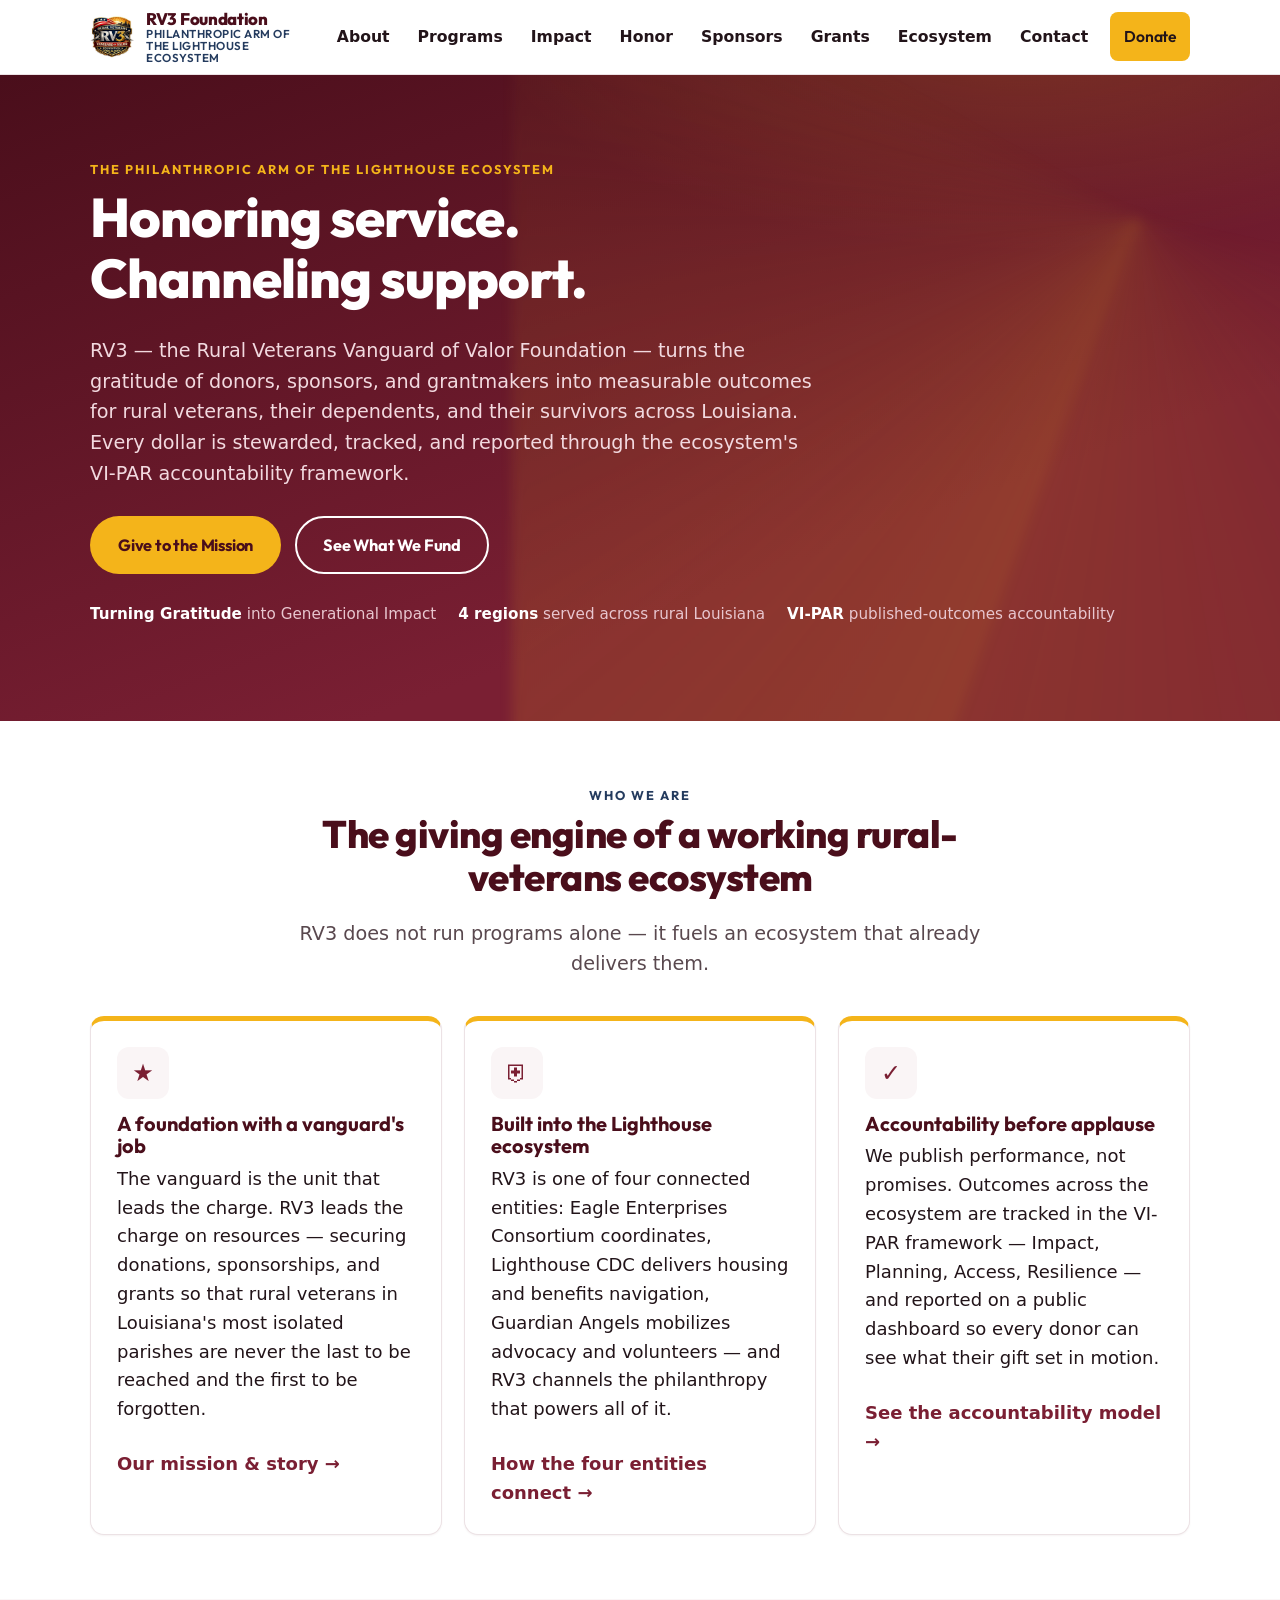
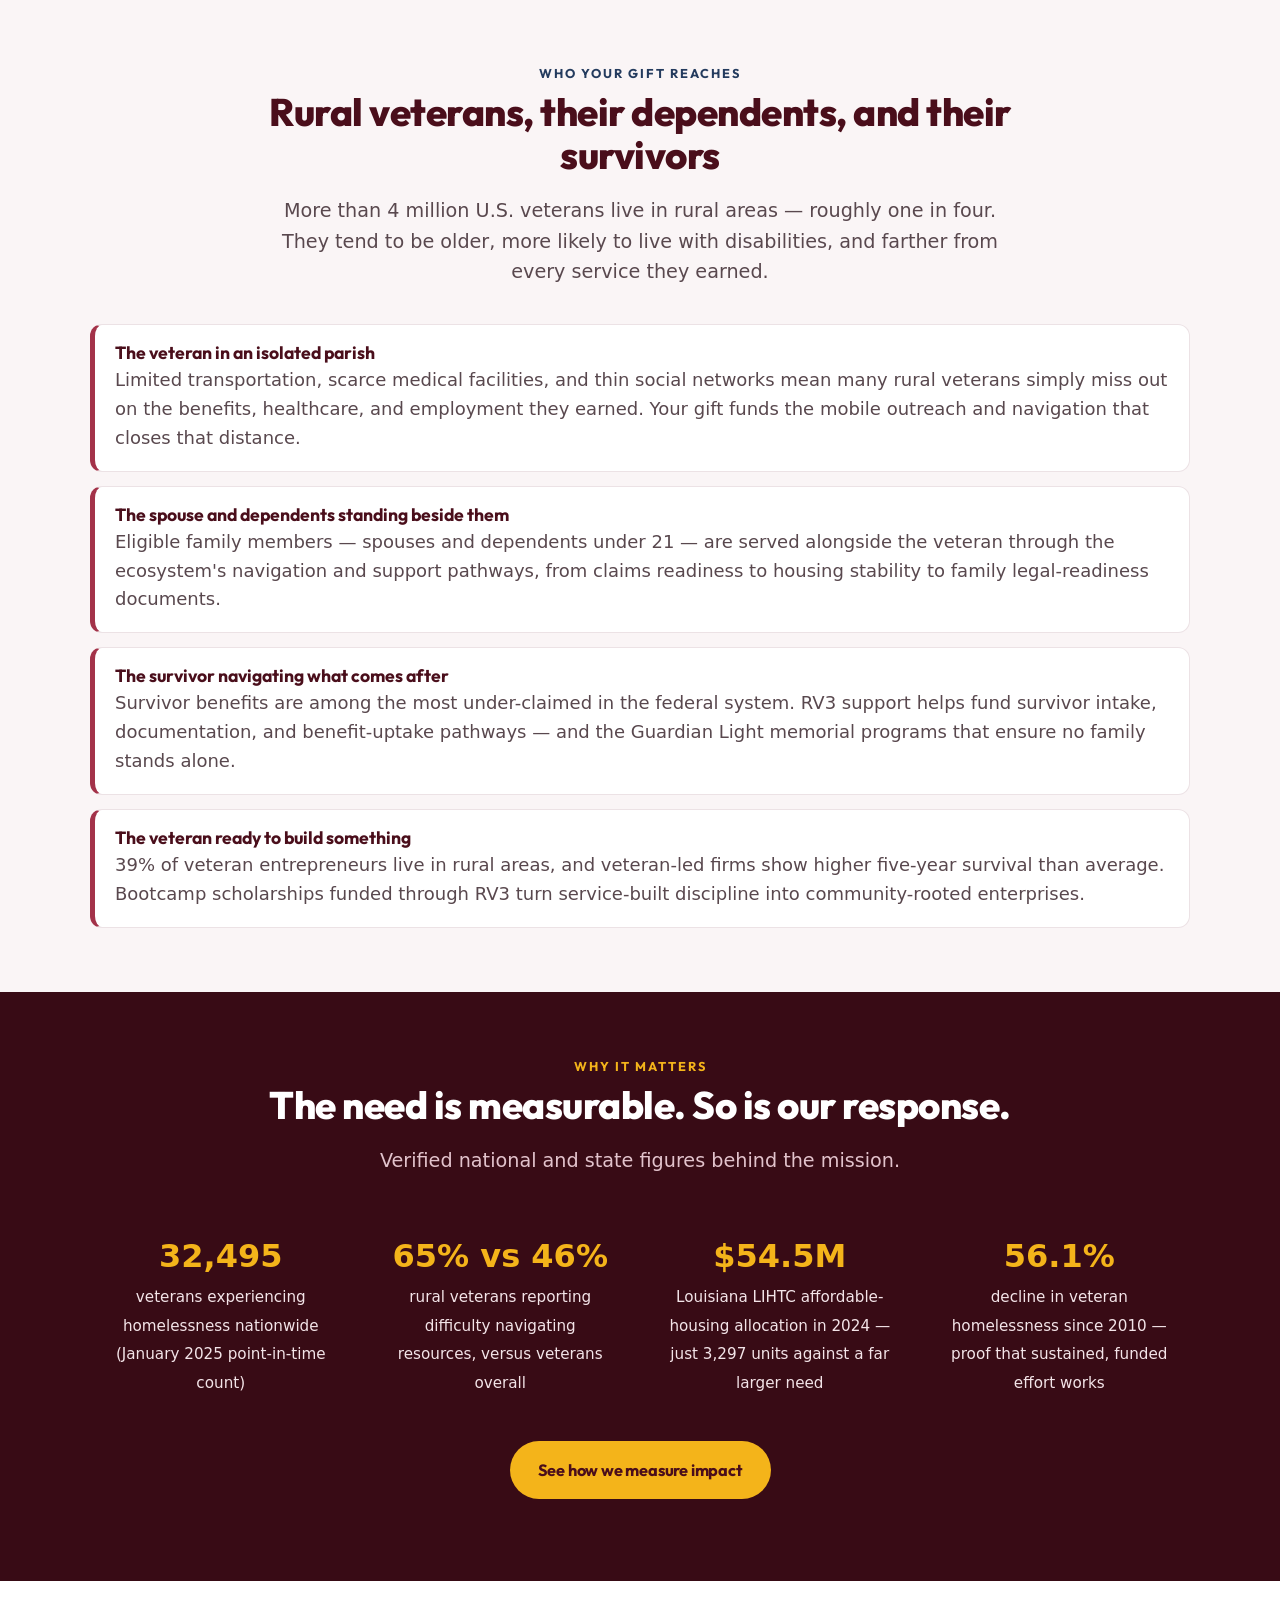
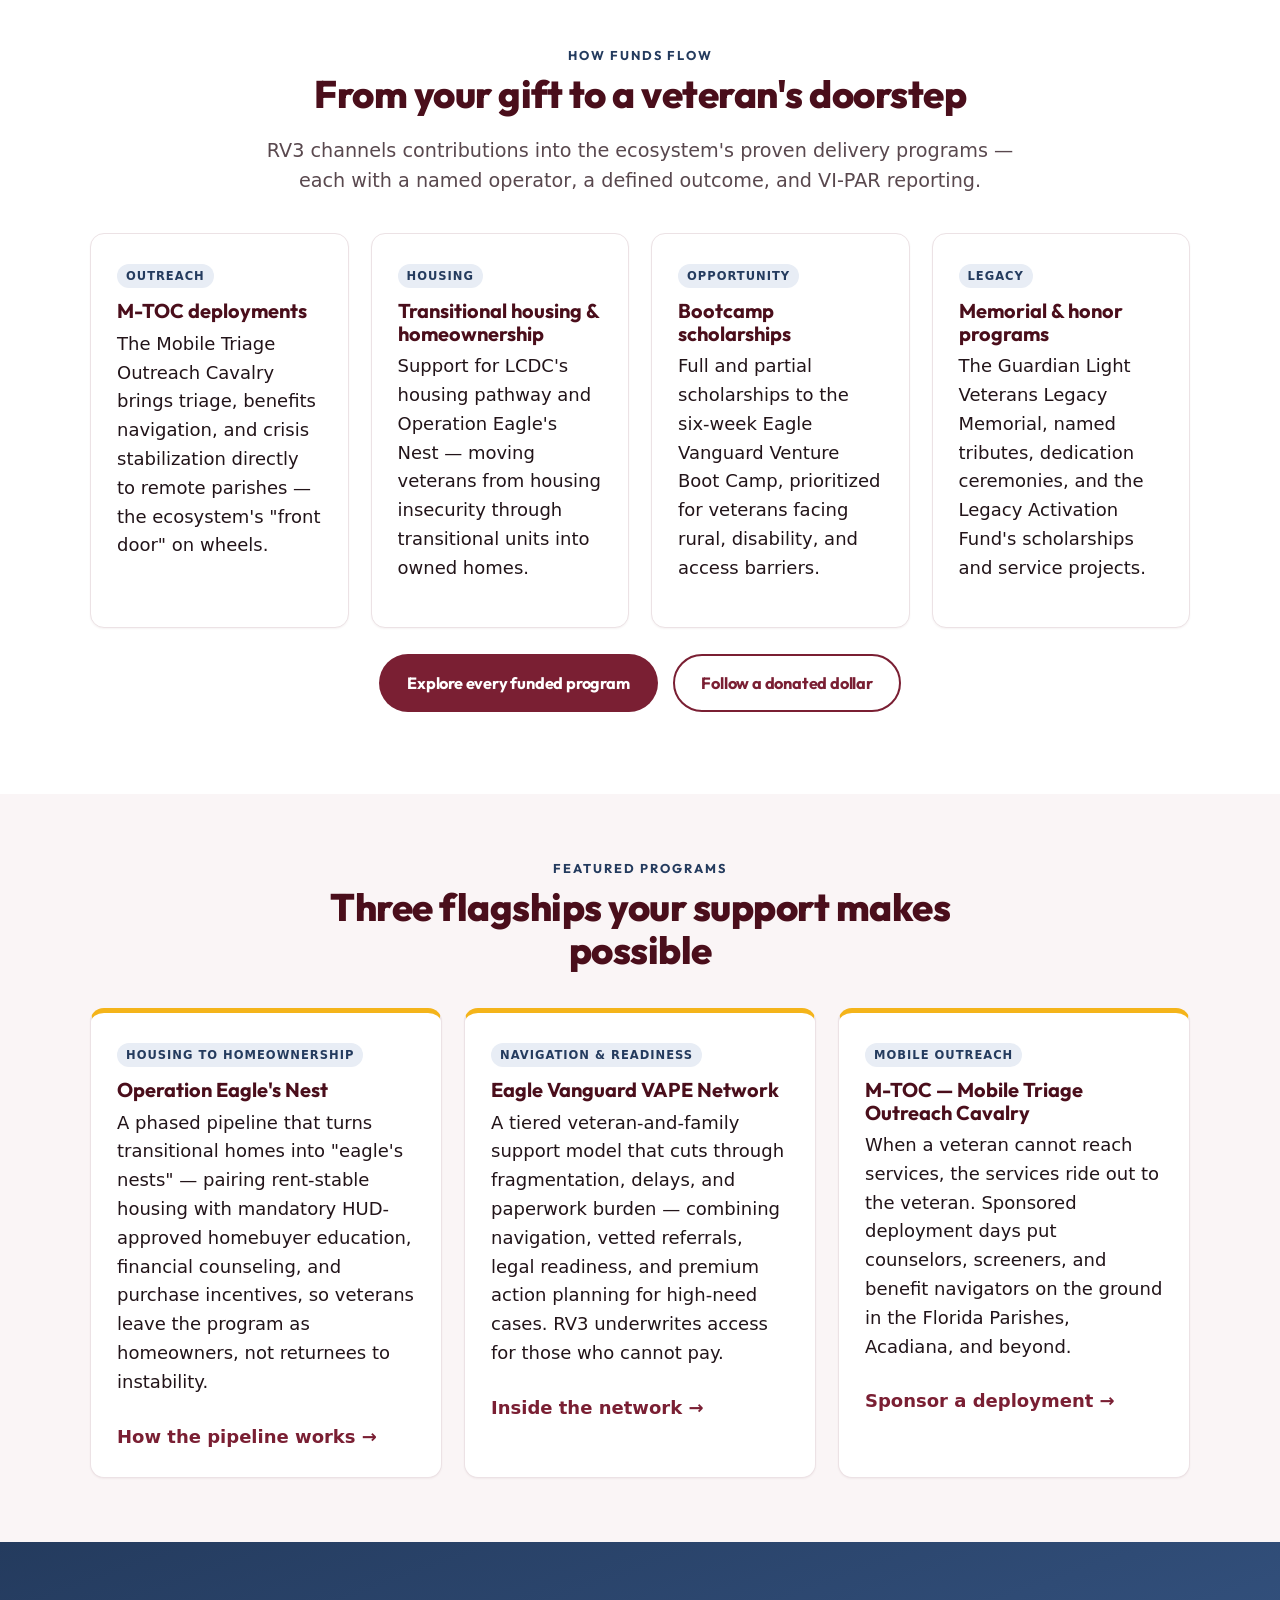
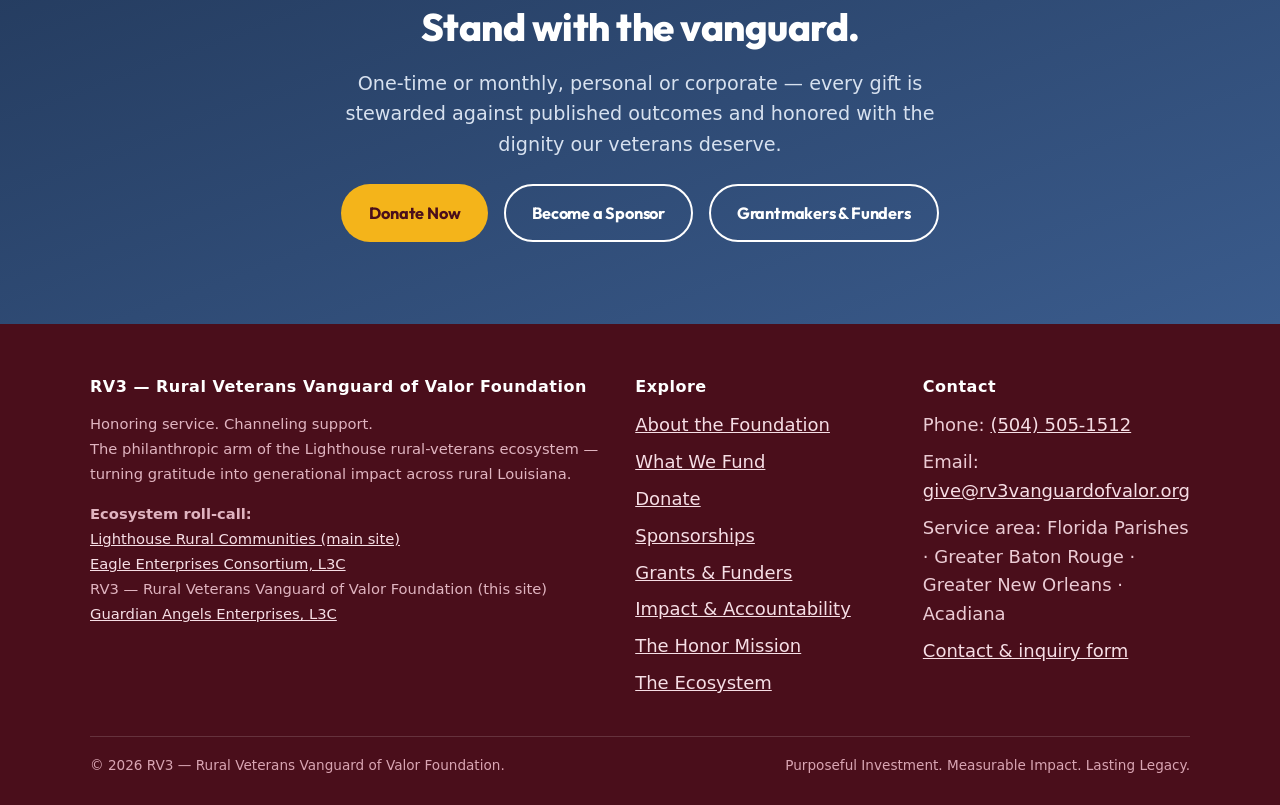
==== index.html @ c53fa7db "feat: use official entity logo as brand mark, favicon, and og-image Cropped from the main-site entit" ====
<!DOCTYPE html>
<html lang="en">
<head>
  <meta charset="UTF-8">
  <meta name="viewport" content="width=device-width, initial-scale=1.0">
  <title>RV3 — Rural Veterans Vanguard of Valor Foundation | Honoring Service. Channeling Support.</title>
  <meta name="description" content="RV3 is the philanthropic arm of the Lighthouse rural-veterans ecosystem in Louisiana. Your gift funds mobile outreach, transitional housing, homeownership pathways, bootcamp scholarships, and memorial programs — with published, VI-PAR-verified outcomes.">
  <link rel="canonical" href="https://rv3-vanguard-of-valor.vercel.app/">
  <meta property="og:type" content="website">
  <meta property="og:site_name" content="RV3 — Rural Veterans Vanguard of Valor Foundation">
  <meta property="og:title" content="RV3 — Rural Veterans Vanguard of Valor Foundation">
  <meta property="og:description" content="Honoring service. Channeling support. The philanthropic arm of the Lighthouse rural-veterans ecosystem in Louisiana.">
  <meta property="og:url" content="https://rv3-vanguard-of-valor.vercel.app/">
  <meta property="og:image" content="https://rv3-vanguard-of-valor.vercel.app/assets/logo.png">
  <link rel="icon" type="image/png" href="assets/logo.png">
  <link rel="stylesheet" href="css/styles.css">
</head>
<body>
  <a class="skip-link" href="#main">Skip to main content</a>

  <header class="site-header">
    <div class="container">
      <nav class="nav" aria-label="Primary">
        <a class="brand" href="index.html" aria-current="page">
          <img class="mark" src="assets/logo.png" alt="RV3 shield mark" width="44" height="44">
          <span class="brand-name">RV3 Foundation
            <span class="brand-sub">Philanthropic Arm of the Lighthouse Ecosystem</span>
          </span>
        </a>
        <button class="nav-toggle" aria-expanded="false" aria-controls="primary-nav">Menu</button>
        <ul id="primary-nav" class="nav-links">
          <li><a href="about.html">About</a></li>
          <li><a href="programs.html">Programs</a></li>
          <li><a href="impact.html">Impact</a></li>
          <li><a href="honor.html">Honor</a></li>
          <li><a href="sponsors.html">Sponsors</a></li>
          <li><a href="grants.html">Grants</a></li>
          <li><a href="ecosystem.html">Ecosystem</a></li>
          <li><a href="contact.html">Contact</a></li>
          <li class="nav-cta"><a class="btn btn-gold" href="donate.html">Donate</a></li>
        </ul>
      </nav>
    </div>
  </header>

  <main id="main">

    <!-- Hero -->
    <section class="hero">
      <div class="container">
        <p class="eyebrow" style="color:#F4B41A;">The Philanthropic Arm of the Lighthouse Ecosystem</p>
        <h1>Honoring service. Channeling support.</h1>
        <p class="lead">RV3 — the Rural Veterans Vanguard of Valor Foundation — turns the gratitude of donors, sponsors, and grantmakers into measurable outcomes for rural veterans, their dependents, and their survivors across Louisiana. Every dollar is stewarded, tracked, and reported through the ecosystem's VI-PAR accountability framework.</p>
        <div class="hero-ctas">
          <a class="btn btn-gold" href="donate.html">Give to the Mission</a>
          <a class="btn btn-ghost" style="color:#fff;border-color:#fff;" href="programs.html">See What We Fund</a>
        </div>
        <p class="trust-row">
          <span><b>Turning Gratitude</b> into Generational Impact</span>
          <span><b>4 regions</b> served across rural Louisiana</span>
          <span><b>VI-PAR</b> published-outcomes accountability</span>
        </p>
      </div>
    </section>

    <!-- What RV3 is -->
    <section class="section">
      <div class="container">
        <div class="section-head">
          <p class="eyebrow">Who We Are</p>
          <h2>The giving engine of a working rural-veterans ecosystem</h2>
          <p class="lead">RV3 does not run programs alone — it fuels an ecosystem that already delivers them.</p>
        </div>
        <div class="grid grid-3">
          <div class="card card--accent">
            <div class="icon-badge" aria-hidden="true">★</div>
            <h3>A foundation with a vanguard's job</h3>
            <p>The vanguard is the unit that leads the charge. RV3 leads the charge on resources — securing donations, sponsorships, and grants so that rural veterans in Louisiana's most isolated parishes are never the last to be reached and the first to be forgotten.</p>
            <a class="card-cta" href="about.html">Our mission &amp; story</a>
          </div>
          <div class="card card--accent">
            <div class="icon-badge" aria-hidden="true">⛨</div>
            <h3>Built into the Lighthouse ecosystem</h3>
            <p>RV3 is one of four connected entities: Eagle Enterprises Consortium coordinates, Lighthouse CDC delivers housing and benefits navigation, Guardian Angels mobilizes advocacy and volunteers — and RV3 channels the philanthropy that powers all of it.</p>
            <a class="card-cta" href="ecosystem.html">How the four entities connect</a>
          </div>
          <div class="card card--accent">
            <div class="icon-badge" aria-hidden="true">✓</div>
            <h3>Accountability before applause</h3>
            <p>We publish performance, not promises. Outcomes across the ecosystem are tracked in the VI-PAR framework — Impact, Planning, Access, Resilience — and reported on a public dashboard so every donor can see what their gift set in motion.</p>
            <a class="card-cta" href="impact.html">See the accountability model</a>
          </div>
        </div>
      </div>
    </section>

    <!-- Who your gift reaches -->
    <section class="section section--alt">
      <div class="container">
        <div class="section-head">
          <p class="eyebrow">Who Your Gift Reaches</p>
          <h2>Rural veterans, their dependents, and their survivors</h2>
          <p class="lead">More than 4 million U.S. veterans live in rural areas — roughly one in four. They tend to be older, more likely to live with disabilities, and farther from every service they earned.</p>
        </div>
        <div class="eco-list">
          <div class="eco-item">
            <div>
              <h3>The veteran in an isolated parish</h3>
              <p>Limited transportation, scarce medical facilities, and thin social networks mean many rural veterans simply miss out on the benefits, healthcare, and employment they earned. Your gift funds the mobile outreach and navigation that closes that distance.</p>
            </div>
          </div>
          <div class="eco-item">
            <div>
              <h3>The spouse and dependents standing beside them</h3>
              <p>Eligible family members — spouses and dependents under 21 — are served alongside the veteran through the ecosystem's navigation and support pathways, from claims readiness to housing stability to family legal-readiness documents.</p>
            </div>
          </div>
          <div class="eco-item">
            <div>
              <h3>The survivor navigating what comes after</h3>
              <p>Survivor benefits are among the most under-claimed in the federal system. RV3 support helps fund survivor intake, documentation, and benefit-uptake pathways — and the Guardian Light memorial programs that ensure no family stands alone.</p>
            </div>
          </div>
          <div class="eco-item">
            <div>
              <h3>The veteran ready to build something</h3>
              <p>39% of veteran entrepreneurs live in rural areas, and veteran-led firms show higher five-year survival than average. Bootcamp scholarships funded through RV3 turn service-built discipline into community-rooted enterprises.</p>
            </div>
          </div>
        </div>
      </div>
    </section>

    <!-- Need stats band -->
    <section class="section section--dark">
      <div class="container">
        <div class="section-head">
          <p class="eyebrow" style="color:#F4B41A;">Why It Matters</p>
          <h2>The need is measurable. So is our response.</h2>
          <p class="lead">Verified national and state figures behind the mission.</p>
        </div>
        <div class="stats">
          <div class="stat"><b>32,495</b><span>veterans experiencing homelessness nationwide (January 2025 point-in-time count)</span></div>
          <div class="stat"><b>65% vs 46%</b><span>rural veterans reporting difficulty navigating resources, versus veterans overall</span></div>
          <div class="stat"><b>$54.5M</b><span>Louisiana LIHTC affordable-housing allocation in 2024 — just 3,297 units against a far larger need</span></div>
          <div class="stat"><b>56.1%</b><span>decline in veteran homelessness since 2010 — proof that sustained, funded effort works</span></div>
        </div>
        <p style="text-align:center; margin-top:26px;"><a class="btn btn-gold" href="impact.html">See how we measure impact</a></p>
      </div>
    </section>

    <!-- How funds flow -->
    <section class="section">
      <div class="container">
        <div class="section-head">
          <p class="eyebrow">How Funds Flow</p>
          <h2>From your gift to a veteran's doorstep</h2>
          <p class="lead">RV3 channels contributions into the ecosystem's proven delivery programs — each with a named operator, a defined outcome, and VI-PAR reporting.</p>
        </div>
        <div class="grid grid-4">
          <div class="card">
            <span class="tag">Outreach</span>
            <h3>M-TOC deployments</h3>
            <p>The Mobile Triage Outreach Cavalry brings triage, benefits navigation, and crisis stabilization directly to remote parishes — the ecosystem's "front door" on wheels.</p>
          </div>
          <div class="card">
            <span class="tag">Housing</span>
            <h3>Transitional housing &amp; homeownership</h3>
            <p>Support for LCDC's housing pathway and Operation Eagle's Nest — moving veterans from housing insecurity through transitional units into owned homes.</p>
          </div>
          <div class="card">
            <span class="tag">Opportunity</span>
            <h3>Bootcamp scholarships</h3>
            <p>Full and partial scholarships to the six-week Eagle Vanguard Venture Boot Camp, prioritized for veterans facing rural, disability, and access barriers.</p>
          </div>
          <div class="card">
            <span class="tag">Legacy</span>
            <h3>Memorial &amp; honor programs</h3>
            <p>The Guardian Light Veterans Legacy Memorial, named tributes, dedication ceremonies, and the Legacy Activation Fund's scholarships and service projects.</p>
          </div>
        </div>
        <p style="text-align:center; margin-top:26px;">
          <a class="btn btn-primary" href="programs.html">Explore every funded program</a>
          <a class="btn btn-ghost" href="ecosystem.html" style="margin-left:10px;">Follow a donated dollar</a>
        </p>
      </div>
    </section>

    <!-- Featured programs -->
    <section class="section section--alt">
      <div class="container">
        <div class="section-head">
          <p class="eyebrow">Featured Programs</p>
          <h2>Three flagships your support makes possible</h2>
        </div>
        <div class="grid grid-3">
          <div class="card card--accent">
            <span class="tag">Housing to Homeownership</span>
            <h3>Operation Eagle's Nest</h3>
            <p>A phased pipeline that turns transitional homes into "eagle's nests" — pairing rent-stable housing with mandatory HUD-approved homebuyer education, financial counseling, and purchase incentives, so veterans leave the program as homeowners, not returnees to instability.</p>
            <a class="card-cta" href="programs.html#eagles-nest">How the pipeline works</a>
          </div>
          <div class="card card--accent">
            <span class="tag">Navigation &amp; Readiness</span>
            <h3>Eagle Vanguard VAPE Network</h3>
            <p>A tiered veteran-and-family support model that cuts through fragmentation, delays, and paperwork burden — combining navigation, vetted referrals, legal readiness, and premium action planning for high-need cases. RV3 underwrites access for those who cannot pay.</p>
            <a class="card-cta" href="programs.html#vape">Inside the network</a>
          </div>
          <div class="card card--accent">
            <span class="tag">Mobile Outreach</span>
            <h3>M-TOC — Mobile Triage Outreach Cavalry</h3>
            <p>When a veteran cannot reach services, the services ride out to the veteran. Sponsored deployment days put counselors, screeners, and benefit navigators on the ground in the Florida Parishes, Acadiana, and beyond.</p>
            <a class="card-cta" href="programs.html#mtoc">Sponsor a deployment</a>
          </div>
        </div>
      </div>
    </section>

    <!-- Donor CTA band -->
    <section class="section cta-band">
      <div class="container" style="text-align:center;">
        <h2>Stand with the vanguard.</h2>
        <p class="lead" style="max-width:640px;margin:0 auto 1.2em;">One-time or monthly, personal or corporate — every gift is stewarded against published outcomes and honored with the dignity our veterans deserve.</p>
        <p>
          <a class="btn btn-gold" href="donate.html">Donate Now</a>
          <a class="btn btn-ghost" href="sponsors.html" style="margin-left:10px;">Become a Sponsor</a>
          <a class="btn btn-ghost" href="grants.html" style="margin-left:10px;">Grantmakers &amp; Funders</a>
        </p>
      </div>
    </section>

  </main>

  <footer class="site-footer">
    <div class="container">
      <div class="footer-grid">
        <div>
          <h4>RV3 — Rural Veterans Vanguard of Valor Foundation</h4>
          <p class="footer-entities">Honoring service. Channeling support.<br>
          The philanthropic arm of the Lighthouse rural-veterans ecosystem — turning gratitude into generational impact across rural Louisiana.</p>
          <p class="footer-entities"><strong>Ecosystem roll-call:</strong><br>
            <a href="https://www.lighthouseruralcommunities.org">Lighthouse Rural Communities (main site)</a><br>
            <a href="https://eagle-enterprises-consortium.vercel.app">Eagle Enterprises Consortium, L3C</a><br>
            RV3 — Rural Veterans Vanguard of Valor Foundation (this site)<br>
            <a href="https://guardian-angels-enterprises.vercel.app">Guardian Angels Enterprises, L3C</a>
          </p>
        </div>
        <div>
          <h4>Explore</h4>
          <ul>
            <li><a href="about.html">About the Foundation</a></li>
            <li><a href="programs.html">What We Fund</a></li>
            <li><a href="donate.html">Donate</a></li>
            <li><a href="sponsors.html">Sponsorships</a></li>
            <li><a href="grants.html">Grants &amp; Funders</a></li>
            <li><a href="impact.html">Impact &amp; Accountability</a></li>
            <li><a href="honor.html">The Honor Mission</a></li>
            <li><a href="ecosystem.html">The Ecosystem</a></li>
          </ul>
        </div>
        <div>
          <h4>Contact</h4>
          <ul>
            <li>Phone: <a href="tel:+15045051512">(504) 505-1512</a></li>
            <li>Email: <a href="mailto:give@rv3vanguardofvalor.org">give@rv3vanguardofvalor.org</a></li>
            <li>Service area: Florida Parishes · Greater Baton Rouge · Greater New Orleans · Acadiana</li>
            <li><a href="contact.html">Contact &amp; inquiry form</a></li>
          </ul>
        </div>
      </div>
      <div class="footer-bottom">
        <span>© <span id="year">2026</span> RV3 — Rural Veterans Vanguard of Valor Foundation.</span>
        <span>Purposeful Investment. Measurable Impact. Lasting Legacy.</span>
      </div>
    </div>
  </footer>

  <script src="js/main.js"></script>
</body>
</html>
---- css/styles.css ----
/* ============================================================
   RV3 — Rural Veterans Vanguard of Valor Foundation
   Philanthropic arm of the Lighthouse rural-veterans ecosystem.
   Design system: patriot crimson / gold / slate navy on white.
   Adapted from the Lighthouse ecosystem base system.
   Text colors chosen for WCAG 2.2 AA contrast on white.
   ============================================================ */

@import url('https://fonts.googleapis.com/css2?family=Outfit:wght@500;600;700;800;900&display=swap');

:root {
  /* Brand — RV3 identity tokens */
  --crimson-900: #4A0E1B;  /* deep patriot crimson — headings, footer */
  --crimson-700: #7A1F33;  /* primary text-safe crimson on white */
  --red-500:     #A33249;  /* mid crimson — accents, borders */
  --gold-500:    #F4B41A;  /* accents/borders ONLY, never text on white */
  --gold-600:    #9A6A00;  /* gold dark enough for text on white if needed */
  --navy-700:    #243B5E;  /* slate-navy support — eyebrows/tags, text-safe */
  --navy-500:    #3A5B8C;  /* lighter navy for gradients */

  --ink:    #221419;   /* near-black with crimson cast, body text */
  --muted:  #59484E;   /* secondary text, passes AA on white */
  --line:   #ECE2E5;   /* hairlines */
  --bg:     #FFFFFF;
  --bg-alt: #FAF5F6;   /* very light crimson wash */
  --bg-dark:#380B15;   /* dark crimson section */

  --maxw: 1140px;
  --radius: 14px;
  --shadow: 0 6px 24px rgba(74,14,27,.10);
  --shadow-lg: 0 14px 40px rgba(74,14,27,.16);
  --font: "Segoe UI", system-ui, -apple-system, Roboto, Helvetica, Arial, sans-serif;
  --font-display: "Outfit", "Segoe UI", system-ui, sans-serif;
  --ease: cubic-bezier(0.16, 1, 0.3, 1);
}

* { box-sizing: border-box; }
html { scroll-behavior: smooth; }

body {
  margin: 0;
  font-family: var(--font);
  color: var(--ink);
  background: var(--bg);
  font-size: 18px;
  line-height: 1.6;
  -webkit-font-smoothing: antialiased;
}

img { max-width: 100%; height: auto; display: block; }
a { color: var(--crimson-700); }
a:hover { color: var(--red-500); }

/* Skip link for keyboard/screen-reader users */
.skip-link {
  position: absolute; left: -999px; top: 0;
  background: var(--crimson-900); color: #fff; padding: 12px 18px;
  z-index: 1000; border-radius: 0 0 8px 0;
}
.skip-link:focus { left: 0; color:#fff; }

/* Visible focus everywhere */
a:focus-visible, button:focus-visible, input:focus-visible,
select:focus-visible, textarea:focus-visible, [tabindex]:focus-visible {
  outline: 3px solid var(--gold-500);
  outline-offset: 2px;
}

.container { width: 100%; max-width: var(--maxw); margin: 0 auto; padding: 0 20px; }
.sr-only {
  position: absolute; width: 1px; height: 1px; padding: 0; margin: -1px;
  overflow: hidden; clip: rect(0,0,0,0); white-space: nowrap; border: 0;
}

/* ---------- Typography ---------- */
h1, h2, h3 { font-family: var(--font-display); line-height: 1.12; color: var(--crimson-900); margin: 0 0 .5em; }
h1 { font-size: clamp(2.1rem, 5.4vw, 3.4rem); letter-spacing: -1px; font-weight: 800; }
h2 { font-size: clamp(1.7rem, 3.6vw, 2.4rem); letter-spacing: -.5px; font-weight: 800; }
h3 { font-size: 1.25rem; }
p { margin: 0 0 1em; }
.lead { font-size: 1.2rem; color: var(--muted); }
.eyebrow {
  text-transform: uppercase; letter-spacing: 2px; font-size: .8rem; font-weight: 700;
  color: var(--navy-700); margin: 0 0 .6em;
}

/* ---------- Buttons ---------- */
.btn {
  display: inline-block; font-family: var(--font-display); font-weight: 700; font-size: 1.02rem;
  padding: 14px 26px; border-radius: 999px; text-decoration: none; letter-spacing: -.2px;
  border: 2px solid transparent; cursor: pointer;
  transition: transform .2s var(--ease), box-shadow .2s var(--ease), background .2s var(--ease);
  min-height: 48px;
}
.btn:hover { transform: translateY(-2px); box-shadow: 0 10px 22px rgba(74,14,27,.18); }
.btn:active { transform: translateY(0) scale(.98); }
.btn-primary { background: var(--crimson-700); color: #fff; }
.btn-primary:hover { background: var(--crimson-900); color:#fff; }
.btn-gold { background: var(--gold-500); color: var(--crimson-900); }
.btn-gold:hover { background: var(--gold-600); color:#fff; }
.btn-ghost { background: transparent; color: var(--crimson-700); border-color: var(--crimson-700); }
.btn-ghost:hover { background: var(--crimson-700); color:#fff; }
.btn-block { display:block; width:100%; text-align:center; }

/* ---------- Header / nav ---------- */
.site-header { position: sticky; top: 0; z-index: 100; background: #fff; border-bottom: 1px solid var(--line); }
.nav { display: flex; align-items: center; justify-content: space-between; gap: 16px; padding: 10px 0; }
.brand { display: flex; align-items: center; gap: 12px; text-decoration: none; color: var(--crimson-900); }
.brand .mark { width: 44px; height: 44px; flex: 0 0 44px; }
.brand .brand-name { font-weight: 800; font-size: 1.05rem; line-height: 1.05; color: var(--crimson-900); }
.brand .brand-sub { display:block; font-weight: 600; font-size: .72rem; letter-spacing: .5px; color: var(--navy-700); text-transform: uppercase; }

.nav-links { display: flex; align-items: center; gap: 4px; list-style: none; margin: 0; padding: 0; }
.nav-links a {
  display: block; padding: 10px 12px; text-decoration: none; color: var(--ink);
  font-weight: 600; font-size: .98rem; border-radius: 8px;
}
.nav-links a:hover, .nav-links a[aria-current="page"] { background: var(--bg-alt); color: var(--crimson-700); }
.nav-cta { margin-left: 6px; }

.nav-toggle {
  display: none; background: var(--crimson-700); color:#fff; border: 0; border-radius: 10px;
  padding: 10px 14px; font-size: 1rem; font-weight: 700; cursor: pointer; min-height: 44px;
}

@media (max-width: 1060px) {
  .nav-toggle { display: inline-block; }
  .nav-links {
    display: none; position: absolute; left: 0; right: 0; top: 100%;
    flex-direction: column; align-items: stretch; gap: 0;
    background: #fff; border-bottom: 1px solid var(--line); padding: 8px 16px 16px;
    box-shadow: var(--shadow);
  }
  .nav-links.open { display: flex; }
  .nav-links a { padding: 14px 8px; border-bottom: 1px solid var(--line); }
  .nav-cta { margin: 10px 0 0; }
  .site-header .container { position: relative; }
}

/* ---------- Sections ---------- */
.section { padding: 64px 0; }
.section--alt { background: var(--bg-alt); }
.section--dark { background: var(--bg-dark); color: #F3E4E8; }
.section--dark h1, .section--dark h2, .section--dark h3 { color: #fff; }
.section--dark .lead { color: #E2C3CC; }
.section-head { max-width: 760px; margin: 0 auto 36px; text-align: center; }

/* ---------- Hero ---------- */
.hero {
  background:
    radial-gradient(900px 400px at 80% -10%, rgba(244,180,26,.18), transparent 60%),
    linear-gradient(160deg, var(--crimson-900), var(--crimson-700) 70%);
  color: #fff; padding: 72px 0 80px;
}
.hero h1 { color: #fff; max-width: 18ch; }
.hero .lead { color: #F2D9DF; max-width: 60ch; }
.hero .hero-ctas { display: flex; flex-wrap: wrap; gap: 14px; margin-top: 26px; }
.hero .trust-row { margin-top: 28px; color:#E8C6CF; font-size:.95rem; display:flex; flex-wrap:wrap; gap:8px 22px; }
.hero .trust-row b { color:#fff; }

/* ---------- Grid / cards ---------- */
.grid { display: grid; gap: 22px; }
.grid-2 { grid-template-columns: repeat(2, 1fr); }
.grid-3 { grid-template-columns: repeat(3, 1fr); }
.grid-4 { grid-template-columns: repeat(4, 1fr); }
@media (max-width: 900px) { .grid-3, .grid-4 { grid-template-columns: repeat(2, 1fr); } }
@media (max-width: 600px) { .grid-2, .grid-3, .grid-4 { grid-template-columns: 1fr; } }

.card {
  background: #fff; border: 1px solid var(--line); border-radius: var(--radius);
  padding: 26px; box-shadow: 0 1px 2px rgba(74,14,27,.05); height: 100%;
  transition: transform .25s var(--ease), box-shadow .25s var(--ease), border-color .25s var(--ease);
}
.card:hover { transform: translateY(-4px); box-shadow: var(--shadow-lg); border-color: #E3CDD3; }
.card .card-cta { transition: transform .2s var(--ease); }
.card:hover .card-cta { transform: translateX(3px); }
.card--accent { border-top: 5px solid var(--gold-500); }
.card h3 { margin-bottom: .35em; }
.card .tag { display:inline-block; font-size:.72rem; font-weight:700; letter-spacing:1px; text-transform:uppercase;
  color: var(--navy-700); background: #E8EDF5; padding: 3px 9px; border-radius: 999px; margin-bottom: 12px; }
.card .card-cta { display:inline-block; margin-top: 8px; font-weight:700; text-decoration:none; color: var(--crimson-700); }
.card .card-cta::after { content: " →"; }

.icon-badge {
  width: 52px; height: 52px; border-radius: 12px; display:grid; place-items:center;
  background: var(--bg-alt); margin-bottom: 14px; color: var(--crimson-700); font-size: 1.5rem;
}

/* ---------- Ecosystem rows ---------- */
.eco-list { display:grid; gap: 14px; }
.eco-item { display:flex; gap:16px; align-items:flex-start; background:#fff; border:1px solid var(--line);
  border-left: 5px solid var(--red-500); border-radius: 12px; padding: 18px 20px; }
.eco-item h3 { margin: 0 0 .2em; font-size: 1.1rem; }
.eco-item p { margin: 0; color: var(--muted); }

/* ---------- Stats ---------- */
.stats { display:grid; grid-template-columns: repeat(4,1fr); gap: 18px; }
@media (max-width: 700px){ .stats { grid-template-columns: repeat(2,1fr); } }
.stat { text-align:center; padding: 18px; }
.stat b { display:block; font-size: 2rem; color: var(--gold-600); }
.stat span { color: var(--muted); font-size: .95rem; }
/* On the dark band, stats must be light for contrast */
.section--dark .stat b { color: #F4B41A; }
.section--dark .stat span { color: #F3E4E8; }

/* Metric cards — clickable stat tiles that link out to a live dashboard. */
.metric-grid { display:grid; grid-template-columns: repeat(4,1fr); gap: 18px; }
@media (max-width: 860px){ .metric-grid { grid-template-columns: repeat(2,1fr); } }
@media (max-width: 480px){ .metric-grid { grid-template-columns: 1fr; } }
a.metric-card {
  display: block; text-align: center; text-decoration: none;
  background: #fff; border: 1px solid var(--line); border-radius: var(--radius);
  padding: 26px 18px; box-shadow: 0 1px 2px rgba(74,14,27,.05);
  transition: transform .25s var(--ease), box-shadow .25s var(--ease), border-color .25s var(--ease);
}
a.metric-card:hover { transform: translateY(-4px); box-shadow: var(--shadow-lg); border-color: #E3CDD3; }
.metric-card .metric-value { font-family: var(--font-display); font-weight: 900; font-size: 2.5rem; color: var(--gold-600); line-height: 1; }
.metric-card .metric-label { display: block; color: var(--ink); font-weight: 600; font-size: .92rem; margin-top: 10px; }
.metric-card .metric-trend {
  display: inline-block; margin-top: 12px; font-size: .72rem; font-weight: 700; letter-spacing: .3px;
  padding: 3px 10px; border-radius: 999px; background: #E8EDF5; color: var(--navy-700);
}
.metric-card .metric-view { display: block; margin-top: 14px; font-size: .82rem; font-weight: 700; color: var(--crimson-700); }
.metric-card .metric-view::after { content: " \2192"; }

/* ---------- Forms ---------- */
.form-wrap { background:#fff; border:1px solid var(--line); border-radius: var(--radius); padding: 28px; box-shadow: var(--shadow); }
.field { margin-bottom: 18px; }
.field label { display:block; font-weight: 700; margin-bottom: 6px; color: var(--ink); }
.field .req { color: #B00020; }
.field input, .field select, .field textarea {
  width: 100%; padding: 13px 14px; font-size: 1rem; font-family: inherit;
  border: 2px solid var(--line); border-radius: 10px; background: #fff; color: var(--ink);
}
.field input:focus, .field select:focus, .field textarea:focus { border-color: var(--red-500); }
.field textarea { min-height: 120px; resize: vertical; }
.checkrow { display:grid; grid-template-columns: repeat(2,1fr); gap: 8px 18px; }
@media (max-width:600px){ .checkrow { grid-template-columns:1fr; } }
.checkrow label { font-weight: 500; display:flex; gap:10px; align-items:center; }
.checkrow input { width:auto; }
.form-hint { font-size: .9rem; color: var(--muted); }
.form-status { margin-top: 16px; padding: 14px 16px; border-radius: 10px; font-weight: 600; display:none; }
.form-status.show { display:block; }
.form-status.ok { background:#E8EDF5; color: var(--navy-700); border:1px solid #C4D2E6; }
.form-status.err { background:#FDECEE; color:#B00020; border:1px solid #f3c2c8; }

/* ---------- CTA band (slate-navy support color) ---------- */
.cta-band { background: linear-gradient(160deg, var(--navy-700), var(--navy-500)); color:#fff; }
.cta-band h2 { color:#fff; }
.cta-band .lead { color:#D7E1EF; }
.cta-band .btn-ghost { color:#fff; border-color:#fff; }
.cta-band .btn-ghost:hover { background:#fff; color: var(--navy-700); }

/* ---------- Footer ---------- */
.site-footer { background: var(--crimson-900); color: #EBCBD4; padding: 50px 0 28px; }
.site-footer a { color: #F6DEE5; }
.footer-grid { display:grid; grid-template-columns: 2fr 1fr 1fr; gap: 30px; }
@media (max-width: 800px){ .footer-grid { grid-template-columns: 1fr; } }
.site-footer h4 { color:#fff; margin: 0 0 12px; font-size: 1rem; letter-spacing:.5px; }
.site-footer ul { list-style:none; margin:0; padding:0; }
.site-footer li { margin-bottom: 8px; }
.footer-entities { font-size:.92rem; line-height:1.7; color:#E0B4C0; }
.footer-bottom { border-top:1px solid rgba(255,255,255,.15); margin-top: 30px; padding-top: 18px;
  font-size:.85rem; color:#D9A5B3; display:flex; flex-wrap:wrap; justify-content:space-between; gap:10px; }

/* ---------- Images (graceful: missing files hide themselves) ---------- */
.entity-logo {
  width: 76px; height: 76px; flex: 0 0 76px; object-fit: contain;
  border-radius: 12px; background: #fff; padding: 6px; border: 1px solid var(--line);
}
.entity-logo--dark { background: #0c0c0c; border-color: #0c0c0c; }
.embed-16x9 { position: relative; width: 100%; aspect-ratio: 16 / 9; border-radius: var(--radius);
  overflow: hidden; box-shadow: var(--shadow); border: 1px solid var(--line); background: #0c0c0c; }
.embed-16x9 iframe { position: absolute; inset: 0; width: 100%; height: 100%; border: 0; }
.brandshot {
  width: 100%; border-radius: var(--radius); border: 1px solid var(--line);
  box-shadow: var(--shadow); object-fit: cover; background: var(--bg-alt);
}
figure.media { margin: 0; }
figure.media figcaption { font-size: .92rem; color: var(--muted); margin-top: 10px; text-align: center; }
.hero-seal {
  width: clamp(180px, 26vw, 300px); height: auto; filter: drop-shadow(0 14px 34px rgba(0,0,0,.35));
}

/* ---------- Misc ---------- */
.breadcrumb { font-size:.9rem; color: var(--muted); padding: 14px 0 0; }
.page-hero { background: var(--bg-alt); padding: 48px 0; border-bottom:1px solid var(--line); }
.page-hero h1 { margin-bottom:.2em; }
.anchor-nav { display:flex; flex-wrap:wrap; gap:10px; margin-top: 18px; }
.anchor-nav a { background:#fff; border:1px solid var(--line); padding:8px 14px; border-radius:999px;
  text-decoration:none; font-weight:600; font-size:.92rem; color: var(--crimson-700); }
.anchor-nav a:hover { background: var(--crimson-700); color:#fff; }
.prose { max-width: 760px; }
.prose ul { padding-left: 1.2em; }
.prose li { margin-bottom: .4em; }
.tiers { display:grid; grid-template-columns:repeat(3,1fr); gap:22px; }
@media (max-width:800px){ .tiers{ grid-template-columns:1fr; } }
.tier { border:1px solid var(--line); border-radius:var(--radius); padding:26px; background:#fff; box-shadow:var(--shadow); }
.tier.featured { border:2px solid var(--gold-500); }
.tier .price { font-size:1.8rem; font-weight:800; color:var(--crimson-700); margin:.2em 0; }
.notice { background:#FFF8E6; border:1px solid var(--gold-500); border-radius:12px; padding:16px 18px; color:#5a4a12; }

/* ---------- Taste pass: display brand, kinetic links, hero beam ---------- */
.brand .brand-name { font-family: var(--font-display); letter-spacing: -.3px; }
.eyebrow { font-family: var(--font-display); }

/* Animated underline on primary nav (desktop) */
@media (min-width: 1061px) {
  .nav-links > li:not(.nav-cta) > a { position: relative; }
  .nav-links > li:not(.nav-cta) > a::after {
    content: ""; position: absolute; left: 12px; right: 12px; bottom: 5px; height: 2px;
    background: var(--gold-500); transform: scaleX(0); transform-origin: left;
    transition: transform .25s var(--ease);
  }
  .nav-links > li:not(.nav-cta) > a:hover::after,
  .nav-links > li:not(.nav-cta) > a[aria-current="page"]::after { transform: scaleX(1); }
}

/* Hero: slow sweeping honor beam behind the headline (decorative, gold on crimson) */
.hero { position: relative; overflow: hidden; }
.hero::before {
  content: ""; position: absolute; top: -20%; right: -10%; width: 70%; height: 140%;
  background: conic-gradient(from 200deg at 70% 30%, rgba(244,180,26,.20), transparent 28%, transparent 72%, rgba(244,180,26,.14));
  filter: blur(6px); pointer-events: none; transform-origin: 70% 30%;
  animation: beam 14s linear infinite; z-index: 0;
}
.hero .container { position: relative; z-index: 1; }
@keyframes beam { to { transform: rotate(360deg); } }

/* Section rhythm: a touch more air at the top of the page */
.hero { padding-top: 84px; }

/* Tier featured subtle lift */
.tier.featured { transform: translateY(-6px); }
.tier { transition: transform .25s var(--ease), box-shadow .25s var(--ease); }
.tier:hover { transform: translateY(-8px); box-shadow: var(--shadow-lg); }

/* Accessibility: honor reduced-motion — kill all non-essential motion */
@media (prefers-reduced-motion: reduce) {
  * { animation-duration: .001ms !important; animation-iteration-count: 1 !important;
      transition-duration: .001ms !important; scroll-behavior: auto !important; }
  .hero::before { animation: none; }
}
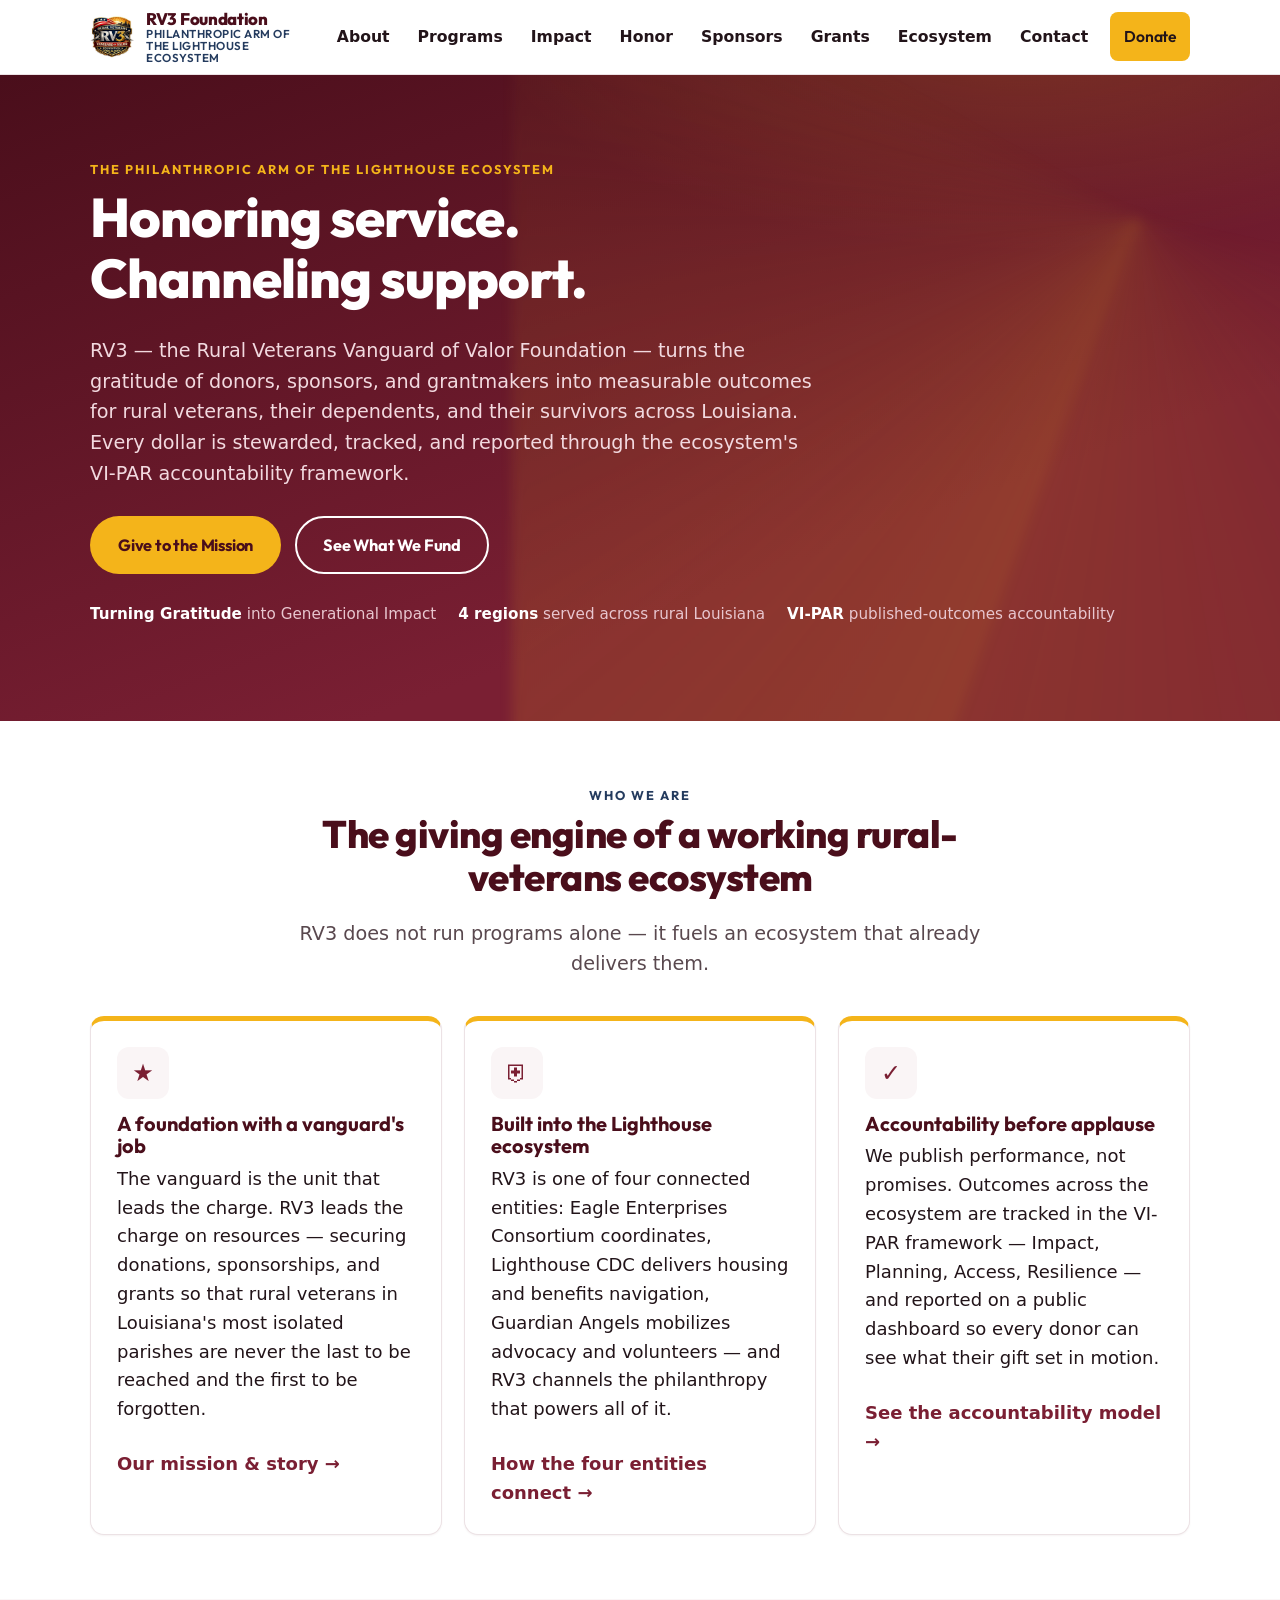
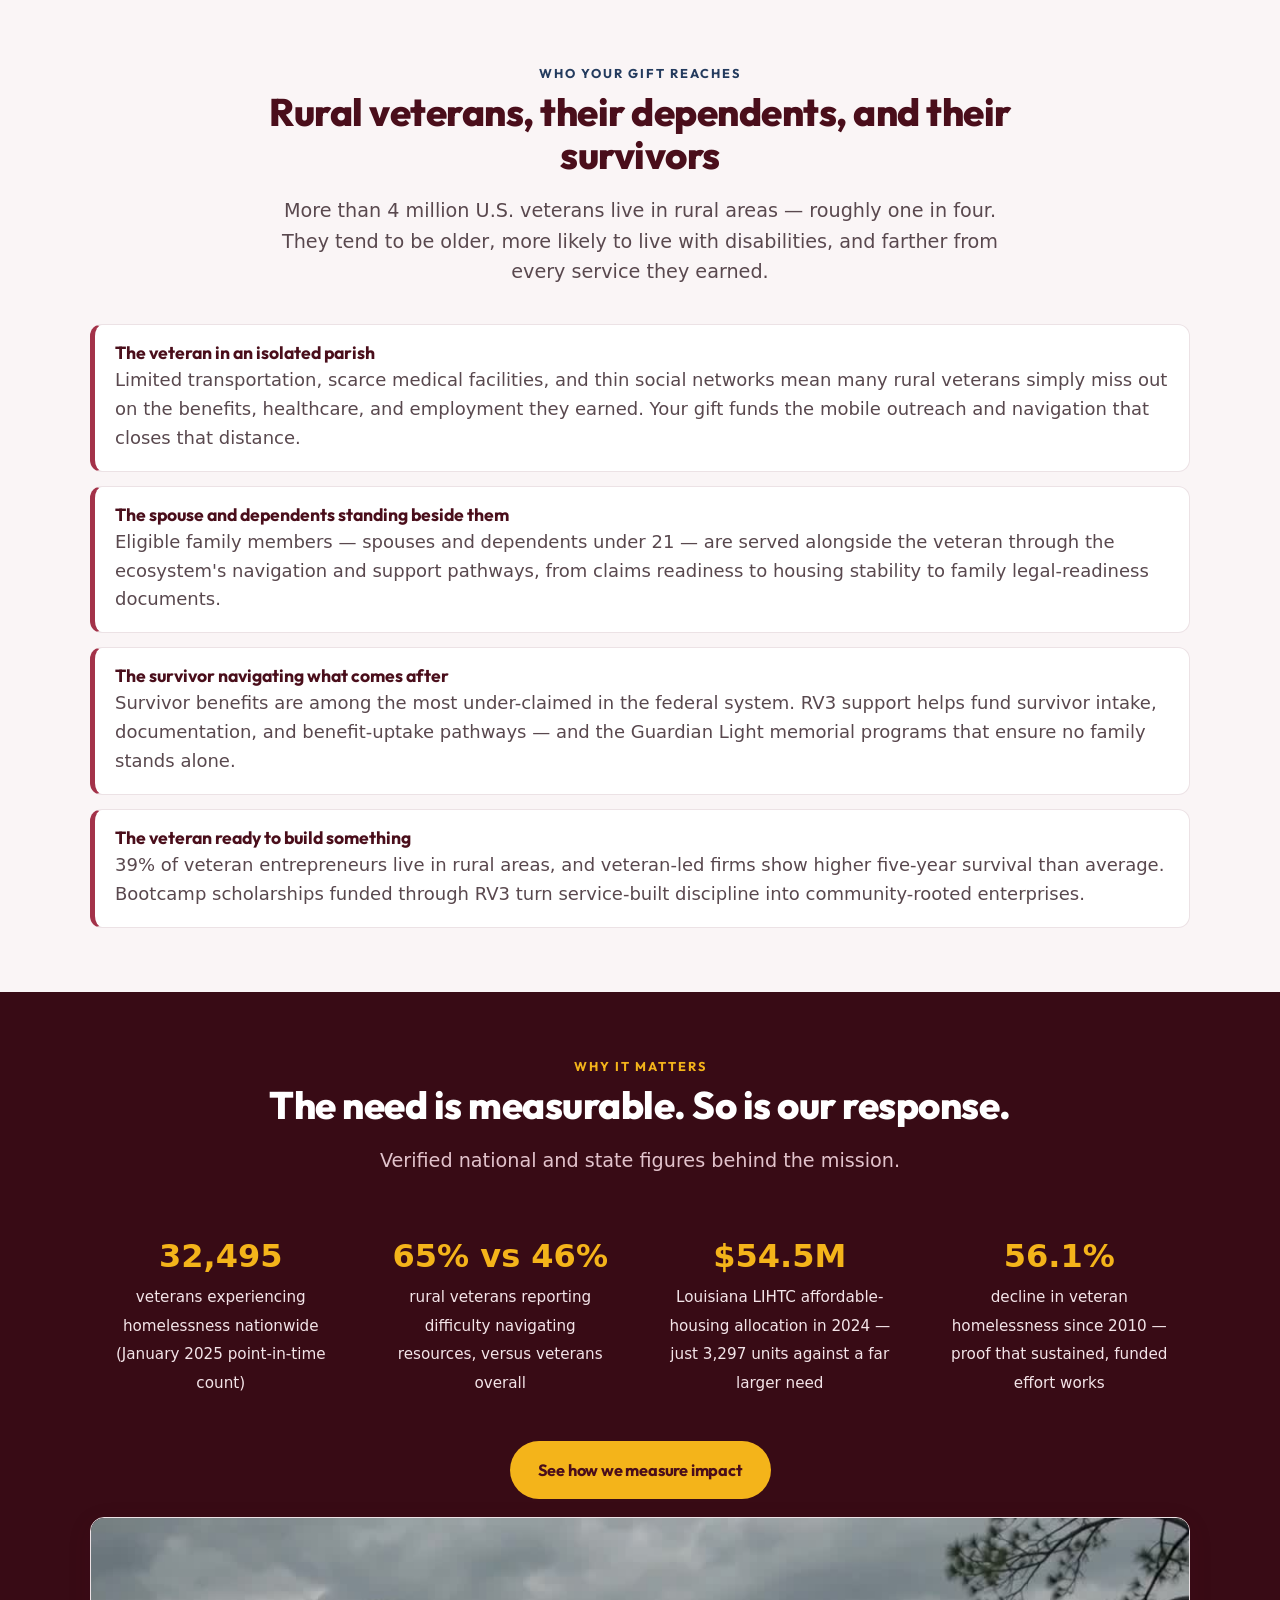
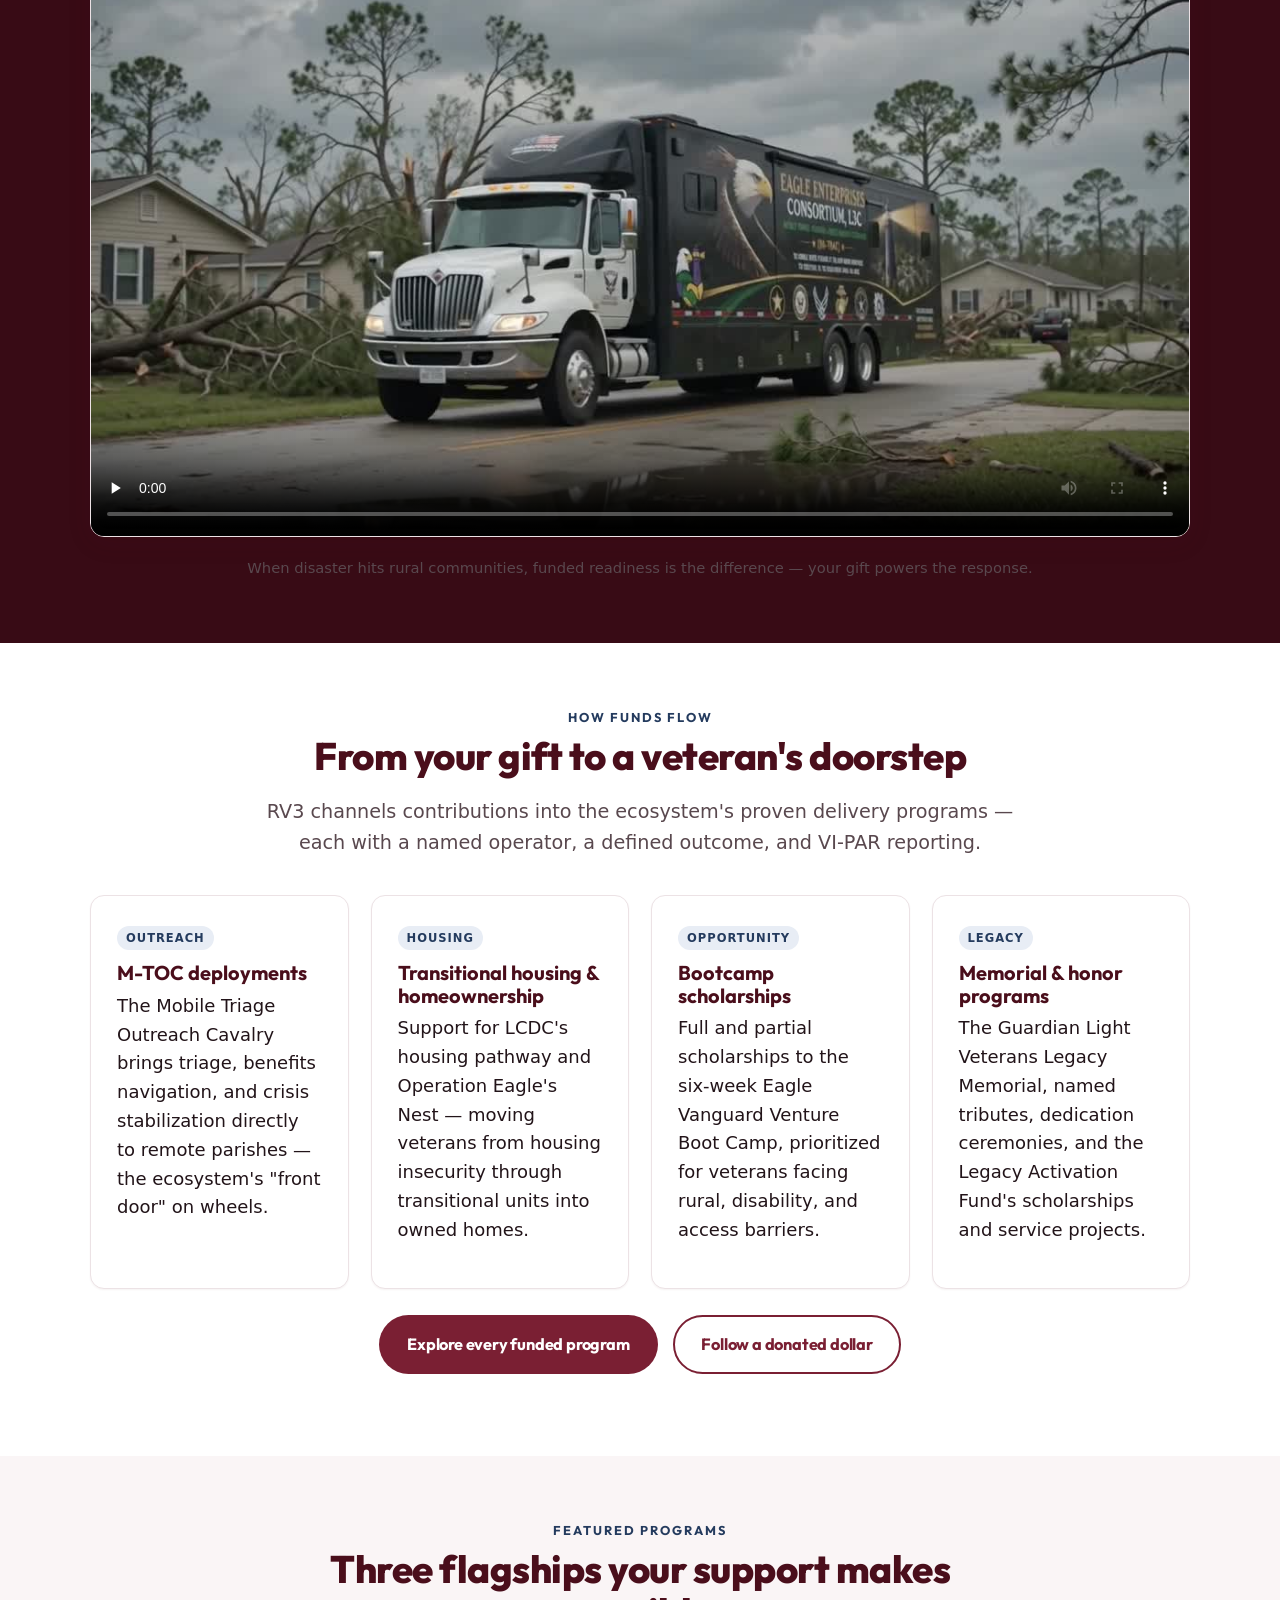
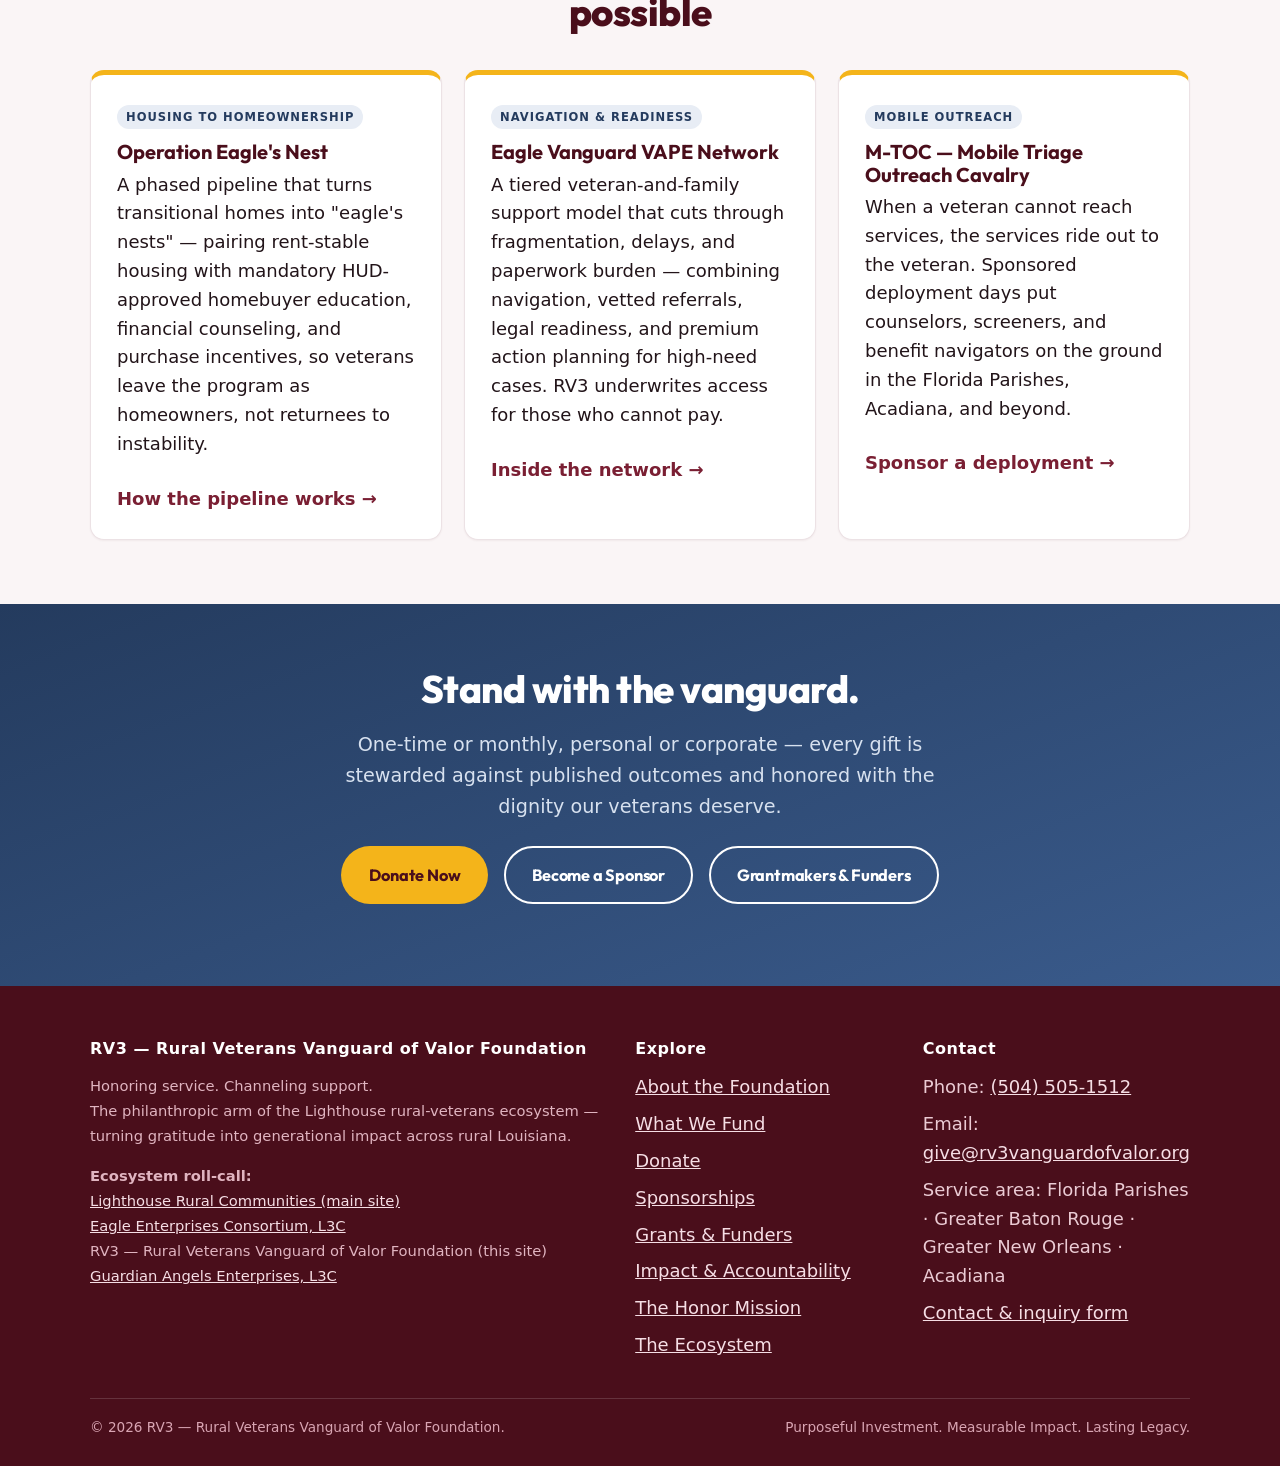
==== commit be980b74: "feat: wire media across the site — films, flipbooks, field footage, and imagery YouTube embeds for t" ====
--- a/index.html
+++ b/index.html
@@ -146,6 +146,12 @@
           <div class="stat"><b>56.1%</b><span>decline in veteran homelessness since 2010 — proof that sustained, funded effort works</span></div>
         </div>
         <p style="text-align:center; margin-top:26px;"><a class="btn btn-gold" href="impact.html">See how we measure impact</a></p>
+        <figure class="media video-figure">
+          <video class="brandshot" controls preload="none" playsinline poster="assets/img/disaster-relief-poster.jpg" aria-label="Disaster response in rural Louisiana">
+            <source src="assets/img/disaster-relief.mp4" type="video/mp4">
+          </video>
+          <figcaption>When disaster hits rural communities, funded readiness is the difference — your gift powers the response.</figcaption>
+        </figure>
       </div>
     </section>
 
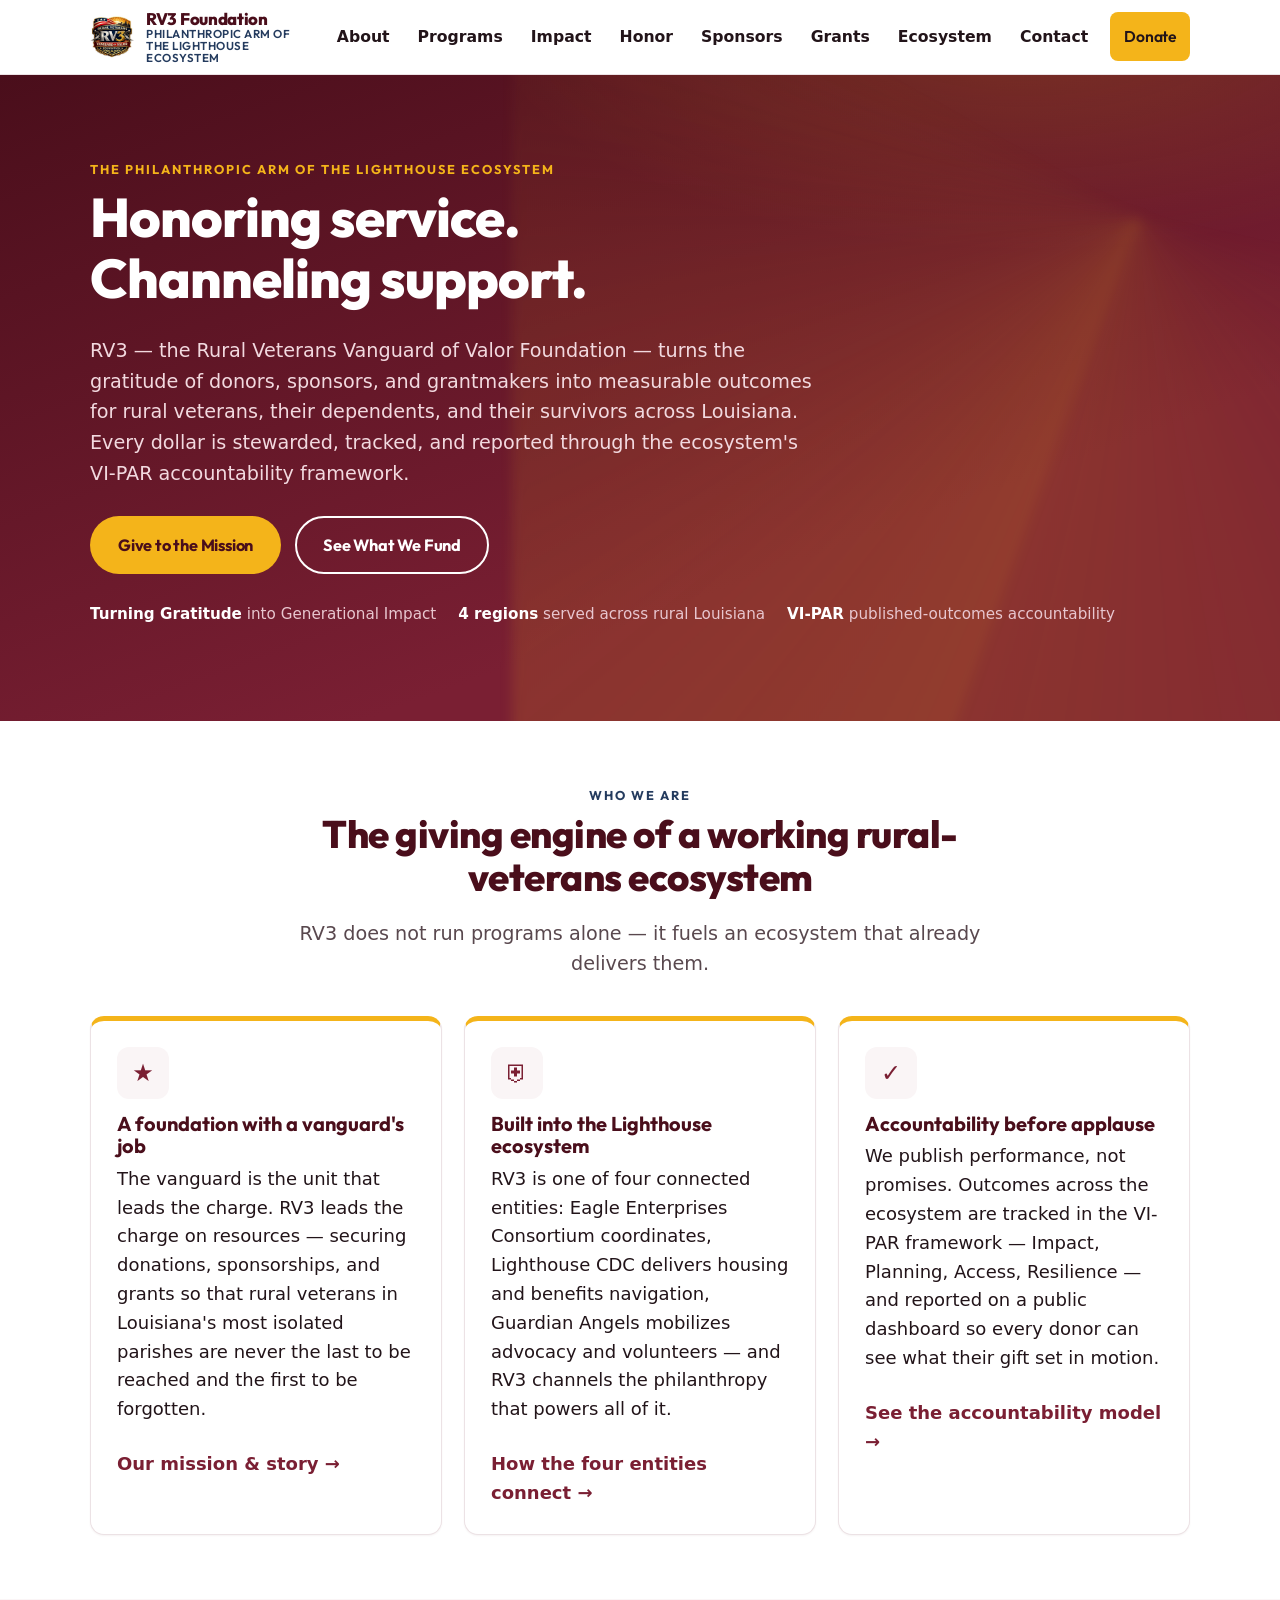
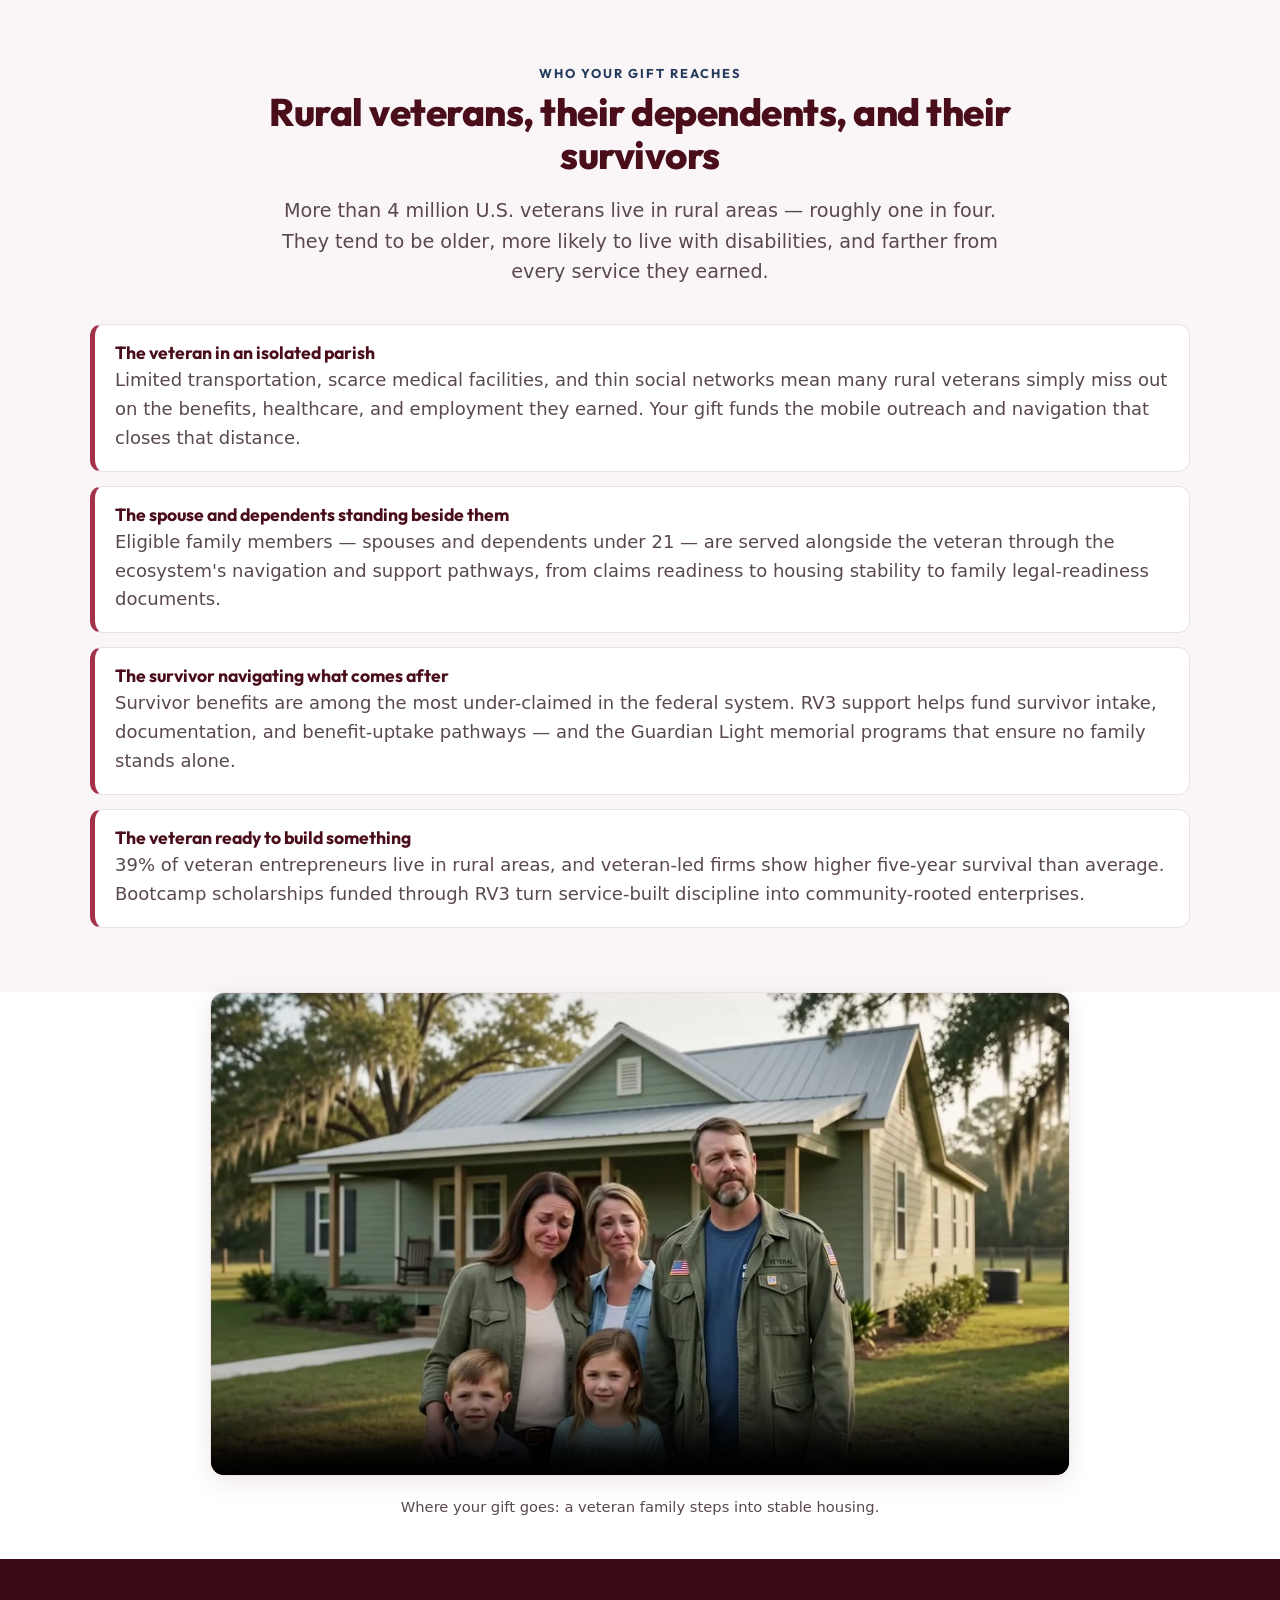
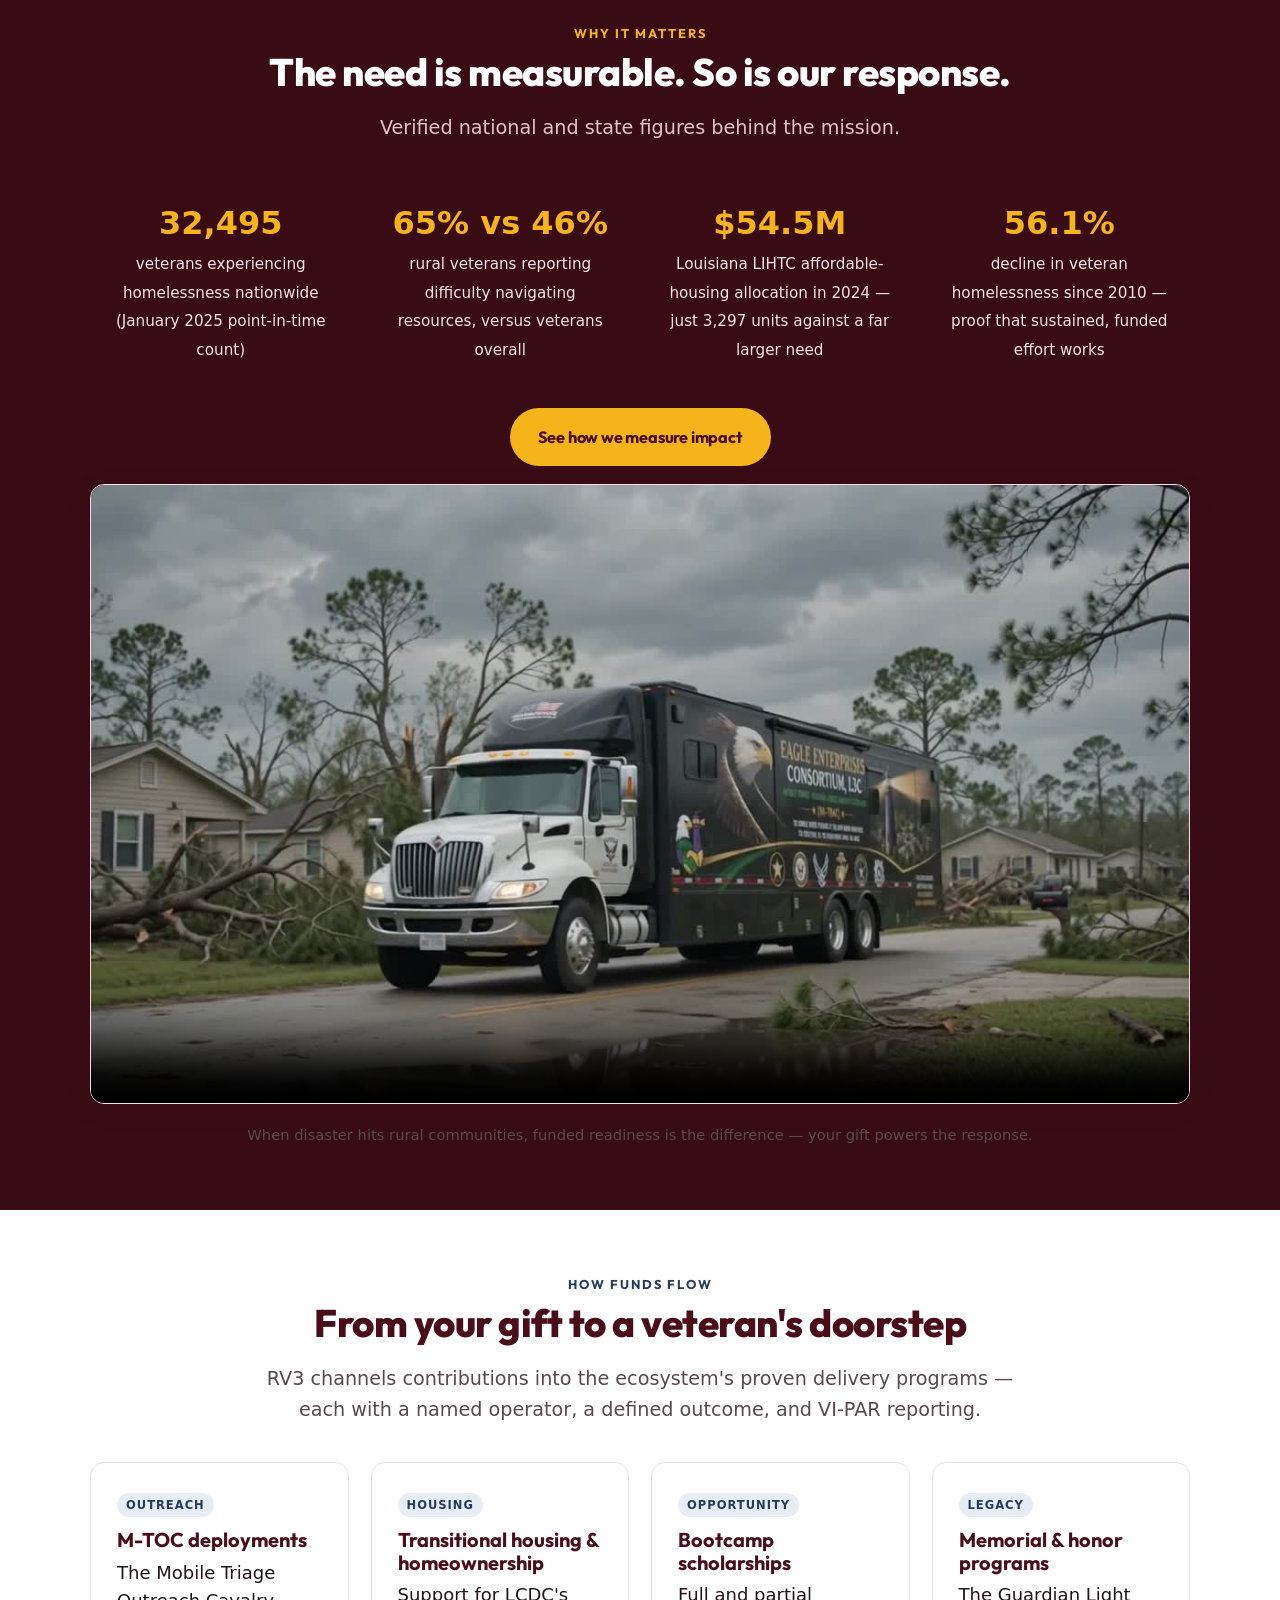
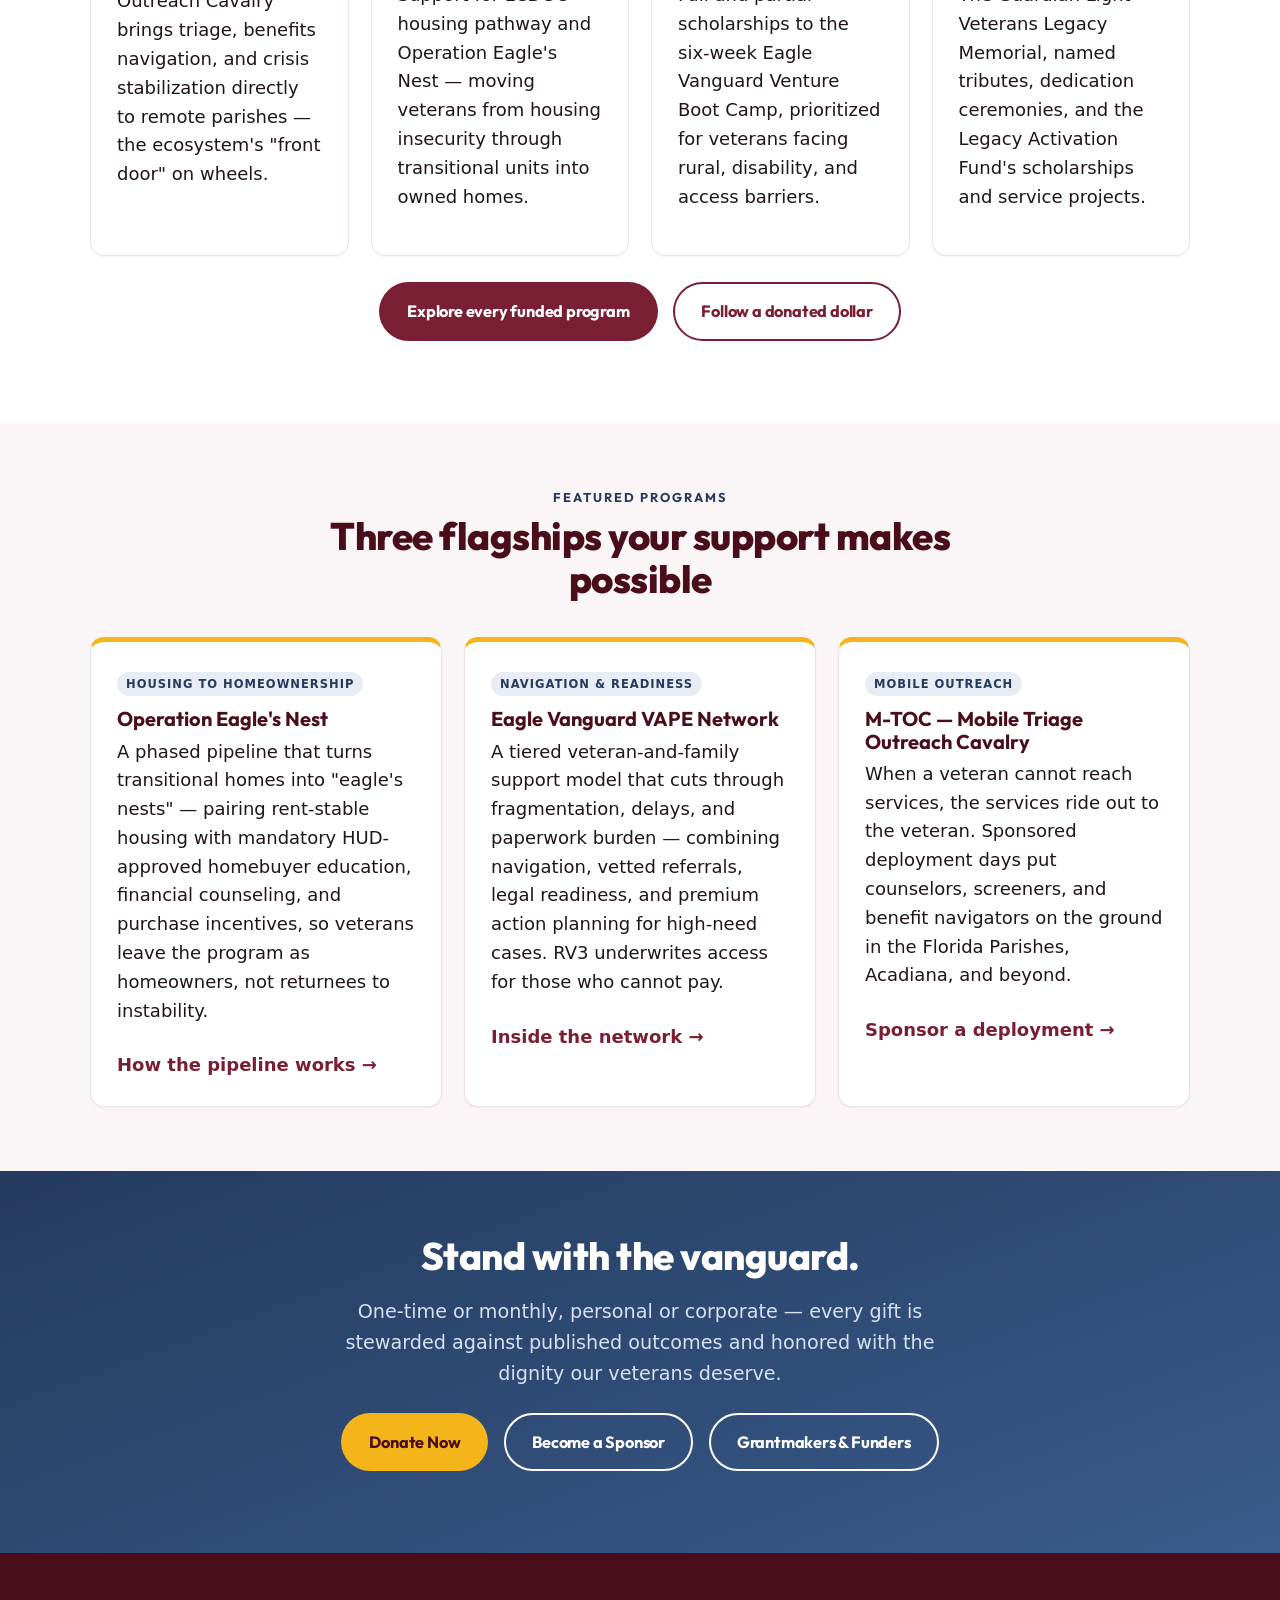
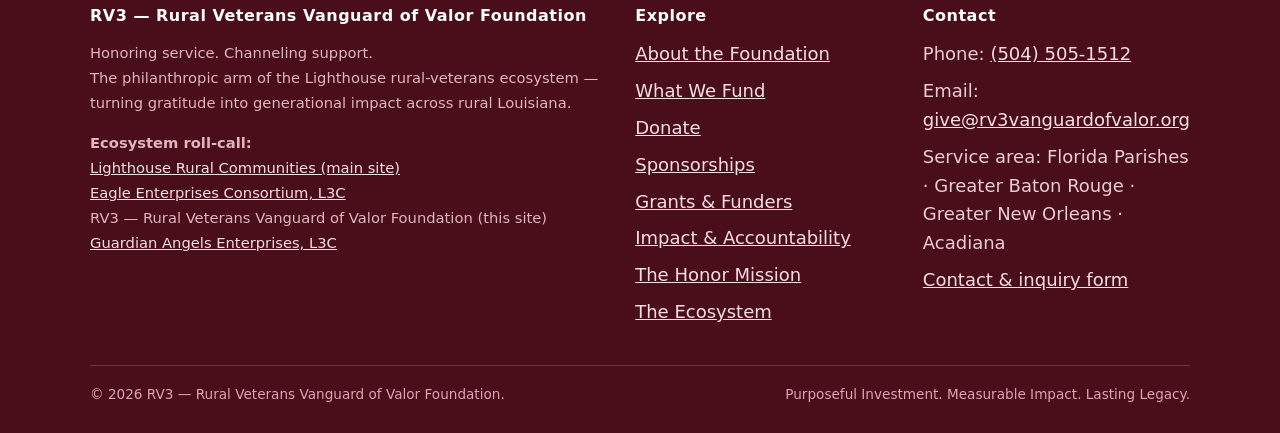
==== commit fb59bd7c: "feat: place generated short-form media and NotebookLM flipbooks per work order Prompt-pack videos (c" ====
--- a/index.html
+++ b/index.html
@@ -131,6 +131,8 @@
       </div>
     </section>
 
+
+        <figure class="media video-figure" style="max-width:860px;margin:0 auto 40px"><video class="brandshot" controls preload="none" playsinline poster="assets/img/rv3-impact-poster.jpg" aria-label="A veteran family receives the keys to their home"><source src="assets/img/rv3-impact.mp4" type="video/mp4"></video><figcaption>Where your gift goes: a veteran family steps into stable housing.</figcaption></figure>
     <!-- Need stats band -->
     <section class="section section--dark">
       <div class="container">
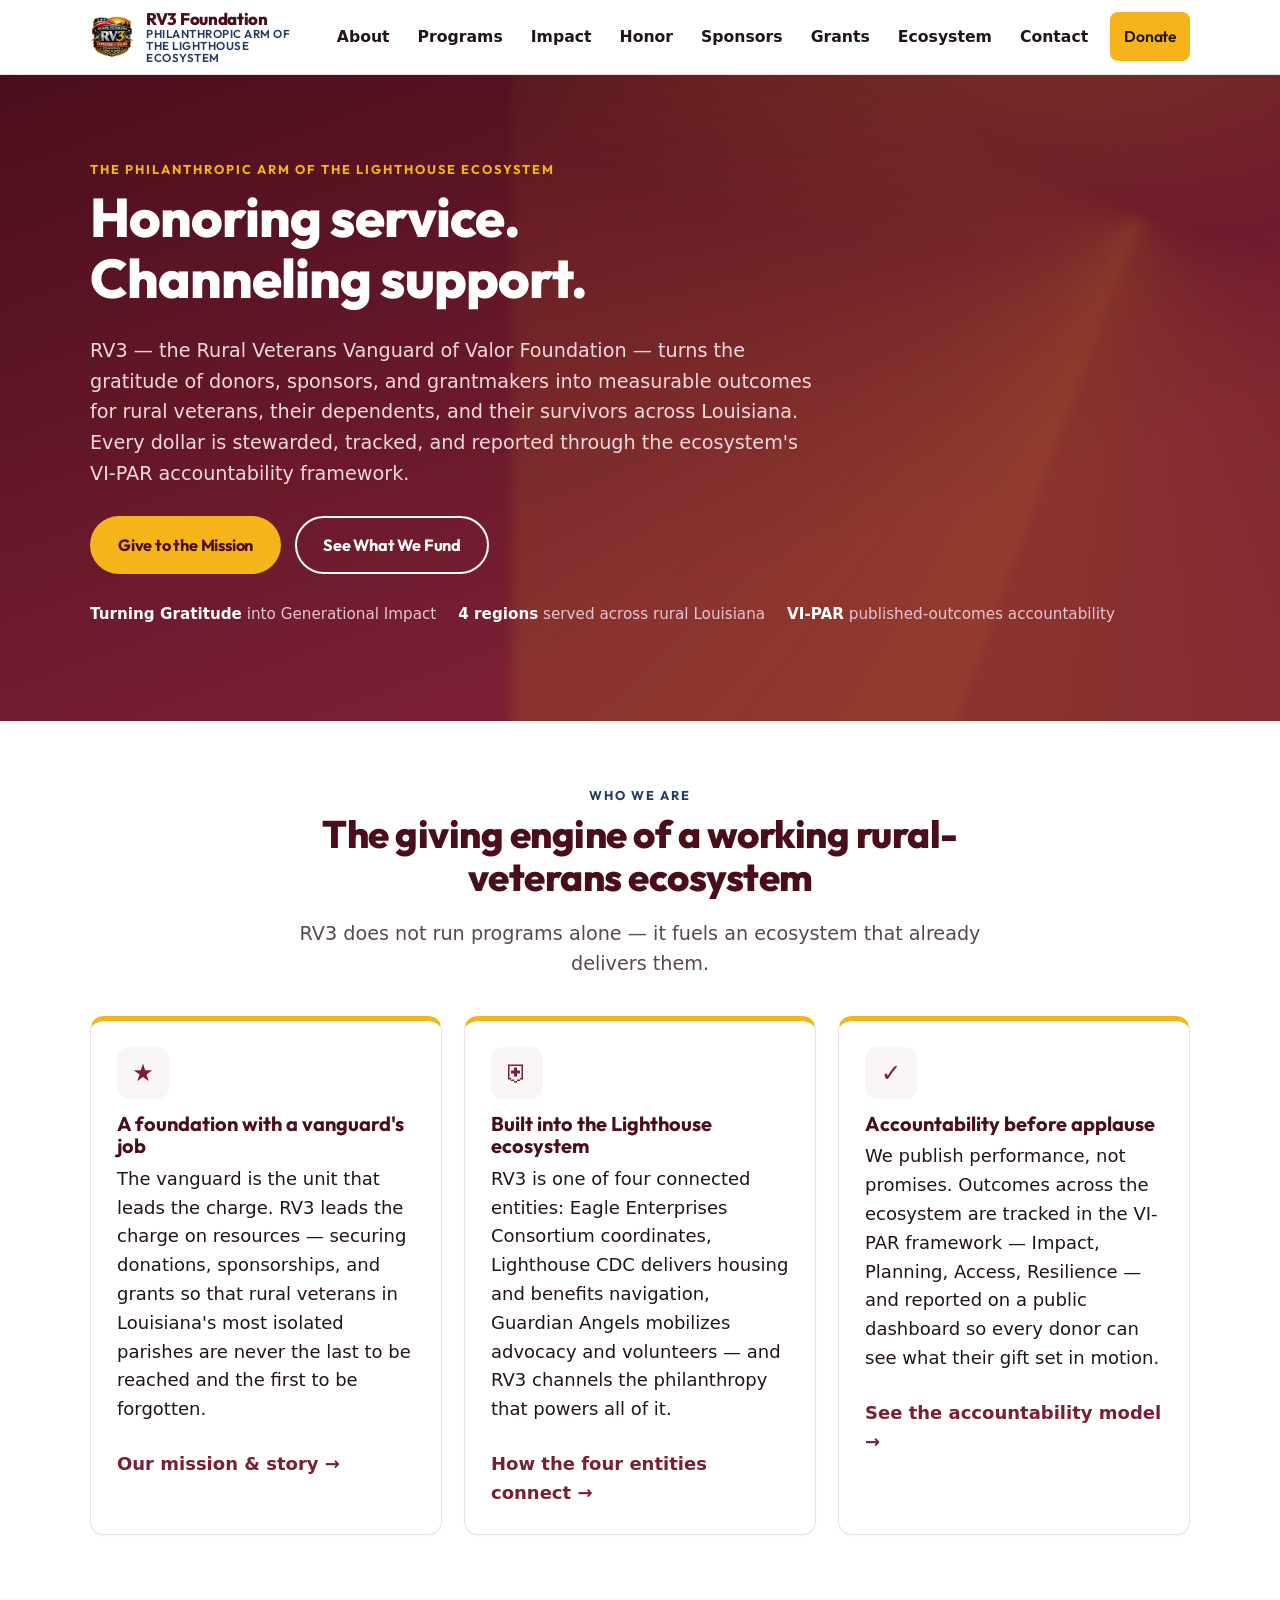
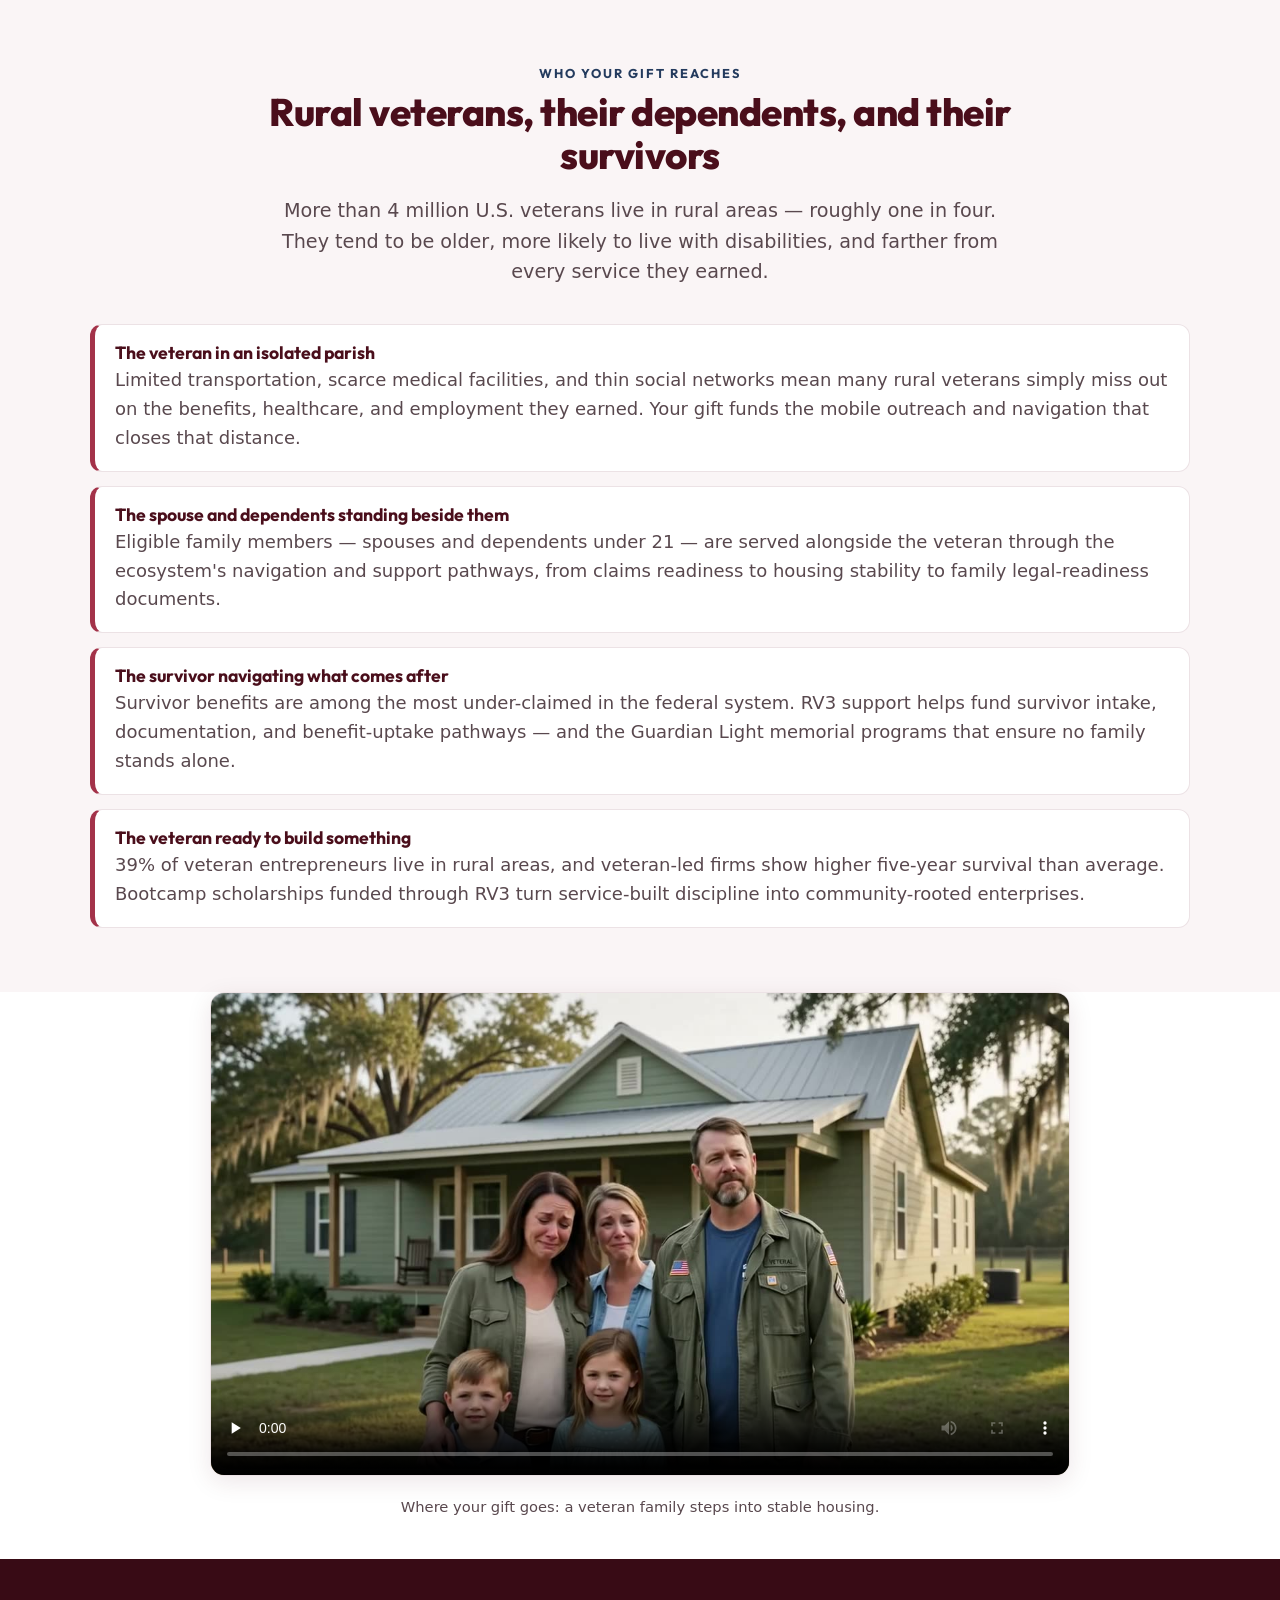
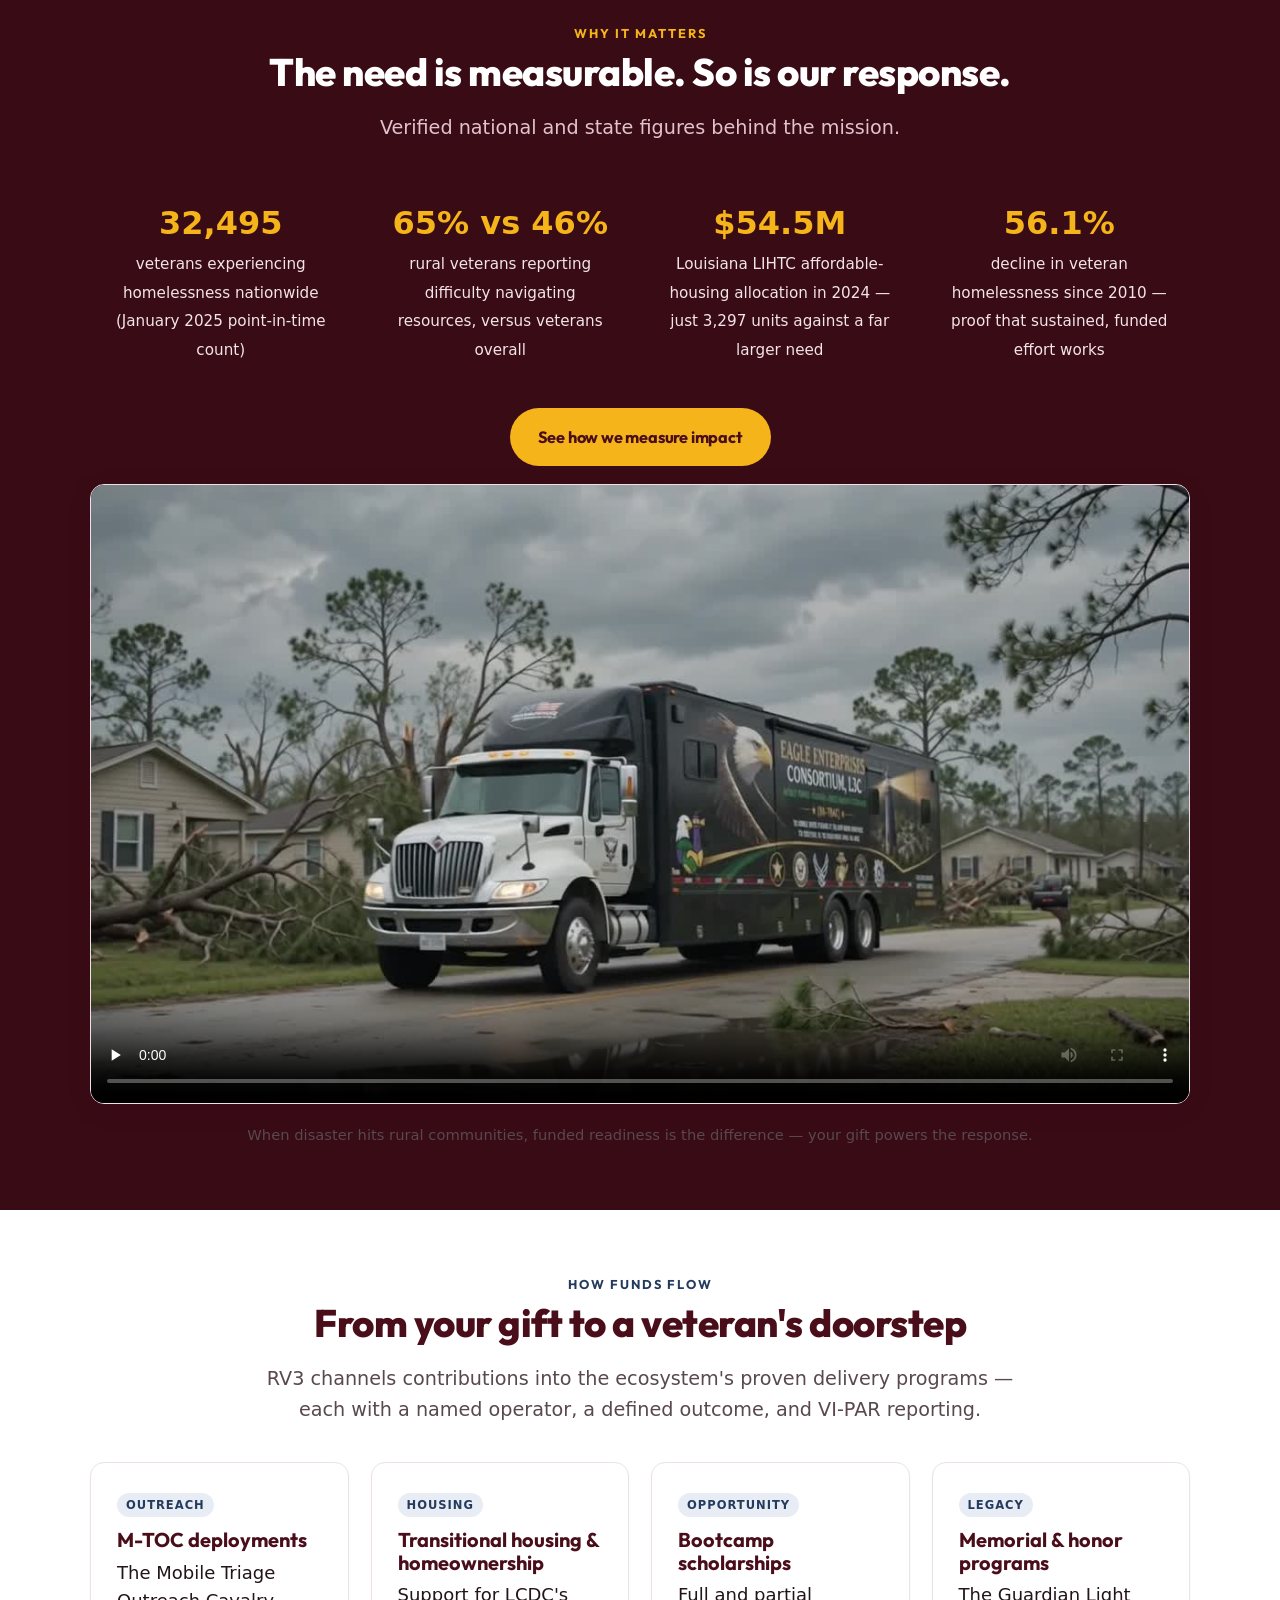
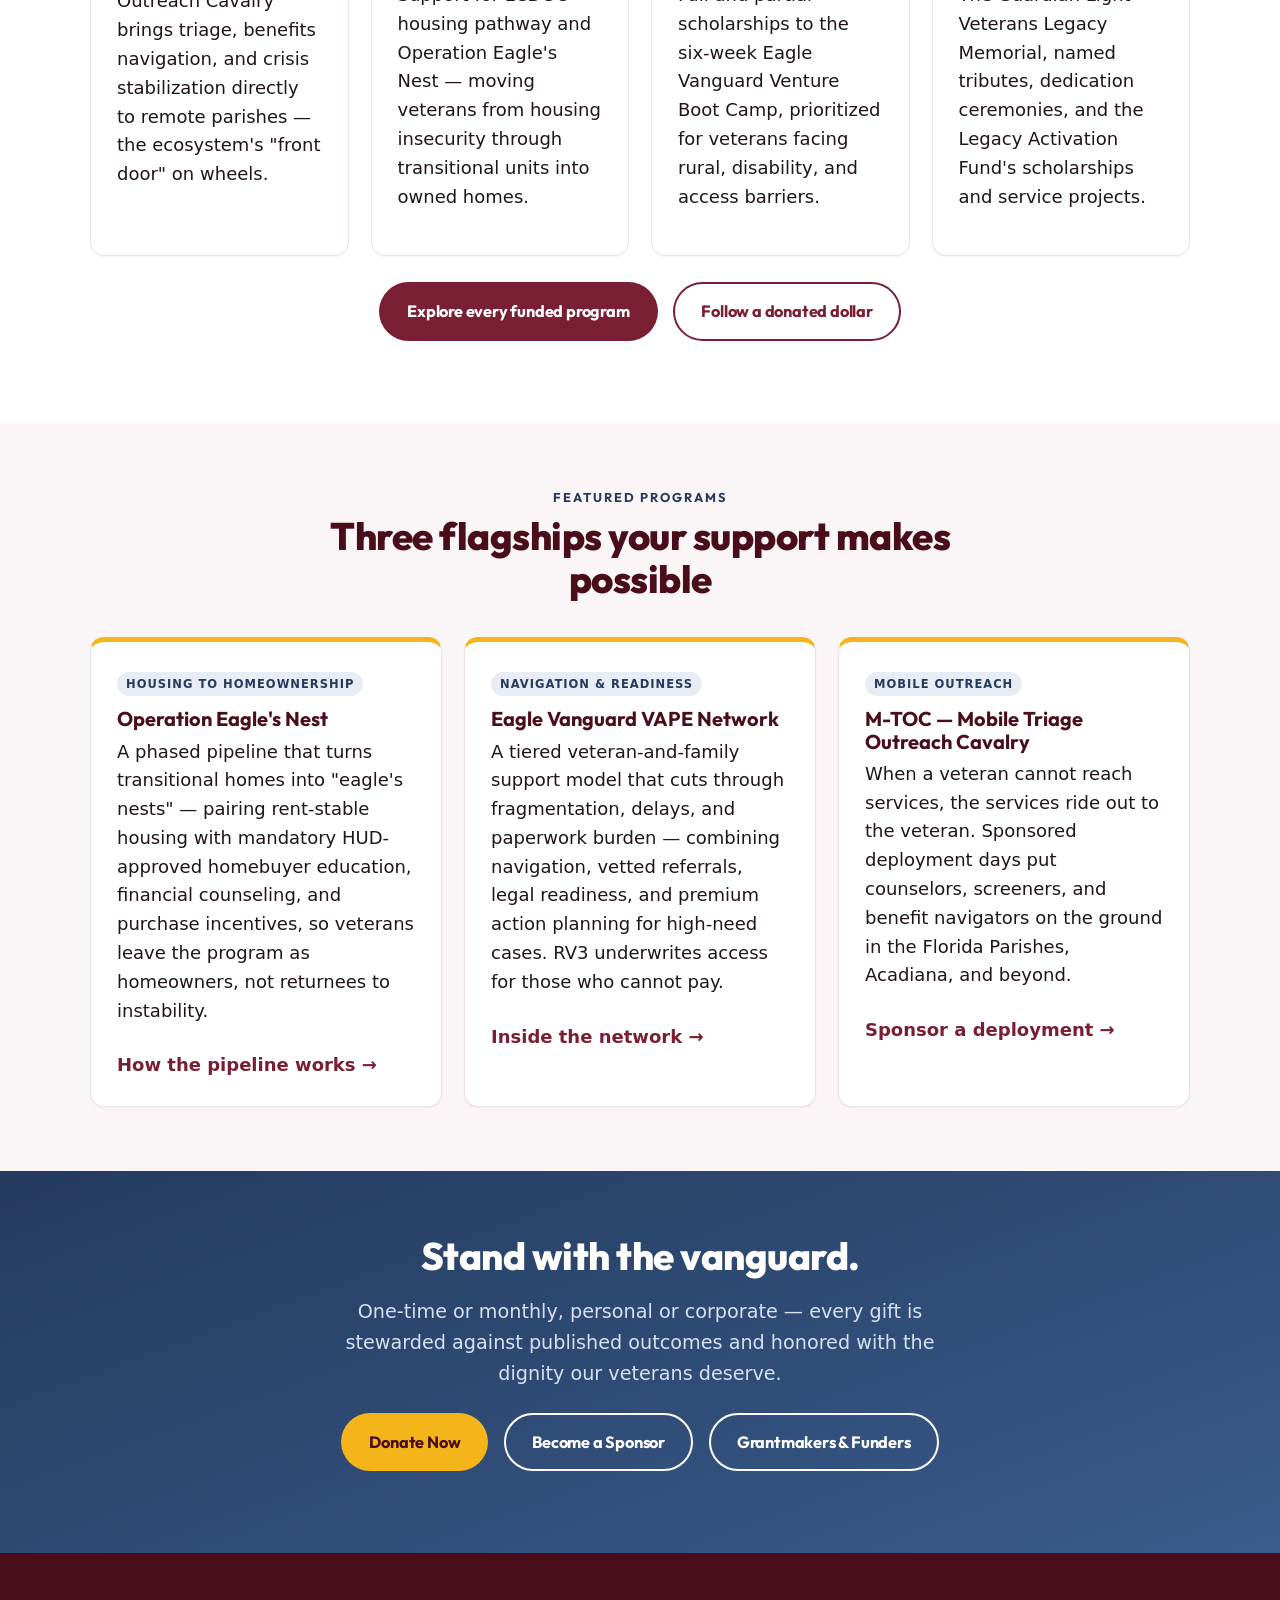
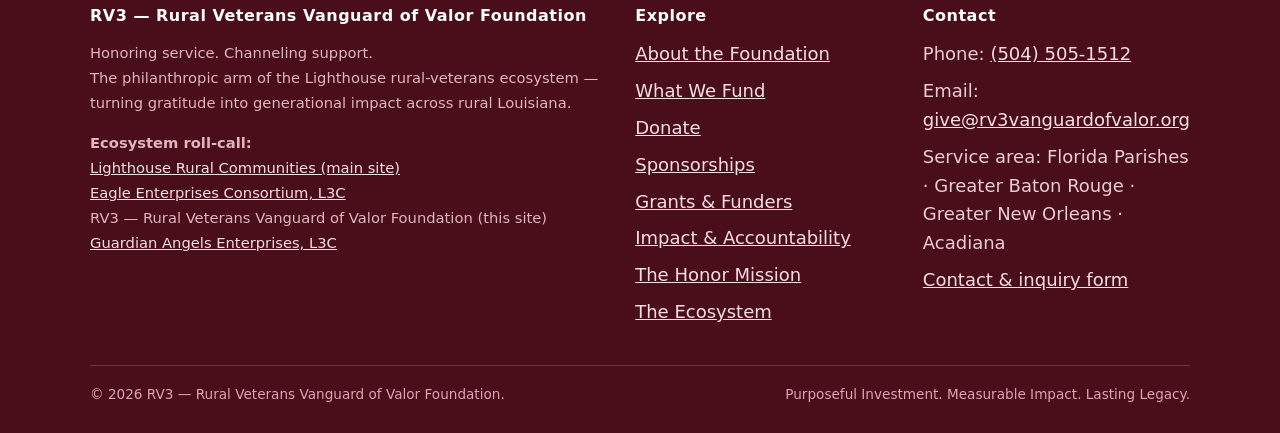
==== commit 289d8be3: "Point Lighthouse main-site links at the live site (parked .org fix) Co-Authored-By: Claude Fable 5 <" ====
--- a/index.html
+++ b/index.html
@@ -247,7 +247,7 @@
           <p class="footer-entities">Honoring service. Channeling support.<br>
           The philanthropic arm of the Lighthouse rural-veterans ecosystem — turning gratitude into generational impact across rural Louisiana.</p>
           <p class="footer-entities"><strong>Ecosystem roll-call:</strong><br>
-            <a href="https://www.lighthouseruralcommunities.org">Lighthouse Rural Communities (main site)</a><br>
+            <a href="https://lighthouse-rural-communities.vercel.app">Lighthouse Rural Communities (main site)</a><br>
             <a href="https://eagle-enterprises-consortium.vercel.app">Eagle Enterprises Consortium, L3C</a><br>
             RV3 — Rural Veterans Vanguard of Valor Foundation (this site)<br>
             <a href="https://guardian-angels-enterprises.vercel.app">Guardian Angels Enterprises, L3C</a>
--- a/css/styles.css
+++ b/css/styles.css
@@ -293,8 +293,9 @@
 .prose { max-width: 760px; }
 .prose ul { padding-left: 1.2em; }
 .prose li { margin-bottom: .4em; }
-.tiers { display:grid; grid-template-columns:repeat(3,1fr); gap:22px; }
-@media (max-width:800px){ .tiers{ grid-template-columns:1fr; } }
+.tiers { display:grid; grid-template-columns:repeat(4,1fr); gap:18px; align-items:start; }
+@media (max-width:1000px){ .tiers{ grid-template-columns:repeat(2,1fr); } }
+@media (max-width:640px){ .tiers{ grid-template-columns:1fr; } }
 .tier { border:1px solid var(--line); border-radius:var(--radius); padding:26px; background:#fff; box-shadow:var(--shadow); }
 .tier.featured { border:2px solid var(--gold-500); }
 .tier .price { font-size:1.8rem; font-weight:800; color:var(--crimson-700); margin:.2em 0; }
@@ -341,3 +342,39 @@
       transition-duration: .001ms !important; scroll-behavior: auto !important; }
   .hero::before { animation: none; }
 }
+
+/* ---------- Click-to-zoom lightbox (ported from main-site memorial) ---------- */
+#glb { position: fixed; inset: 0; background: rgba(20,12,38,.93); display: none; align-items: center; justify-content: center; z-index: 9999; padding: 24px; cursor: zoom-out; }
+#glb.open { display: flex; }
+#glb img { max-width: 94vw; max-height: 90vh; border-radius: 8px; box-shadow: 0 24px 70px rgba(0,0,0,.6); }
+#glb .glb-x { position: absolute; top: 16px; right: 26px; color: #fff; font-size: 38px; line-height: 1; cursor: pointer; font-weight: 300; }
+img[data-glb] { cursor: zoom-in; }
+
+/* === FX pack: consistent motion across the ecosystem === */
+#fx-progress { position: fixed; top: 0; left: 0; height: 3px; width: 0;
+  background: linear-gradient(90deg, var(--gold-500), var(--gold-600)); z-index: 300;
+  border-radius: 0 2px 2px 0; pointer-events: none; }
+.site-header { transition: box-shadow .3s ease; }
+.site-header.fx-scrolled { box-shadow: 0 6px 24px -12px rgba(10,10,30,.35); }
+.fx-reveal { opacity: 0; transform: translateY(18px);
+  transition: opacity .6s ease, transform .6s cubic-bezier(.22,.9,.36,1); }
+.fx-reveal.fx-in { opacity: 1; transform: none; }
+.card:not(.door-card) { position: relative; overflow: hidden; }
+.card:not(.door-card)::before { content: ""; position: absolute; top: 0; left: -80%;
+  width: 55%; height: 100%; transform: skewX(-18deg); pointer-events: none;
+  background: linear-gradient(105deg, transparent 20%, rgba(255,255,255,.4), transparent 80%);
+  transition: left .65s ease; z-index: 1; }
+.card:not(.door-card):hover::before { left: 130%; }
+.card:hover { border-color: var(--gold-500); }
+figure.media img { transition: transform .55s cubic-bezier(.22,.9,.36,1); }
+figure.media:hover img { transform: scale(1.03); }
+.hero-seal { animation: fx-float 6s ease-in-out infinite; }
+@keyframes fx-float { 0%,100% { transform: translateY(0); } 50% { transform: translateY(-8px); } }
+.btn { transition: transform .2s ease, box-shadow .2s ease, background .2s ease, color .2s ease; }
+.btn:hover { transform: translateY(-2px); box-shadow: 0 8px 20px -8px rgba(10,10,30,.45); }
+@media (prefers-reduced-motion: reduce) {
+  .fx-reveal { opacity: 1; transform: none; transition: none; }
+  .hero-seal { animation: none; }
+  .card:not(.door-card)::before { display: none; }
+  figure.media:hover img, .btn:hover { transform: none; }
+}
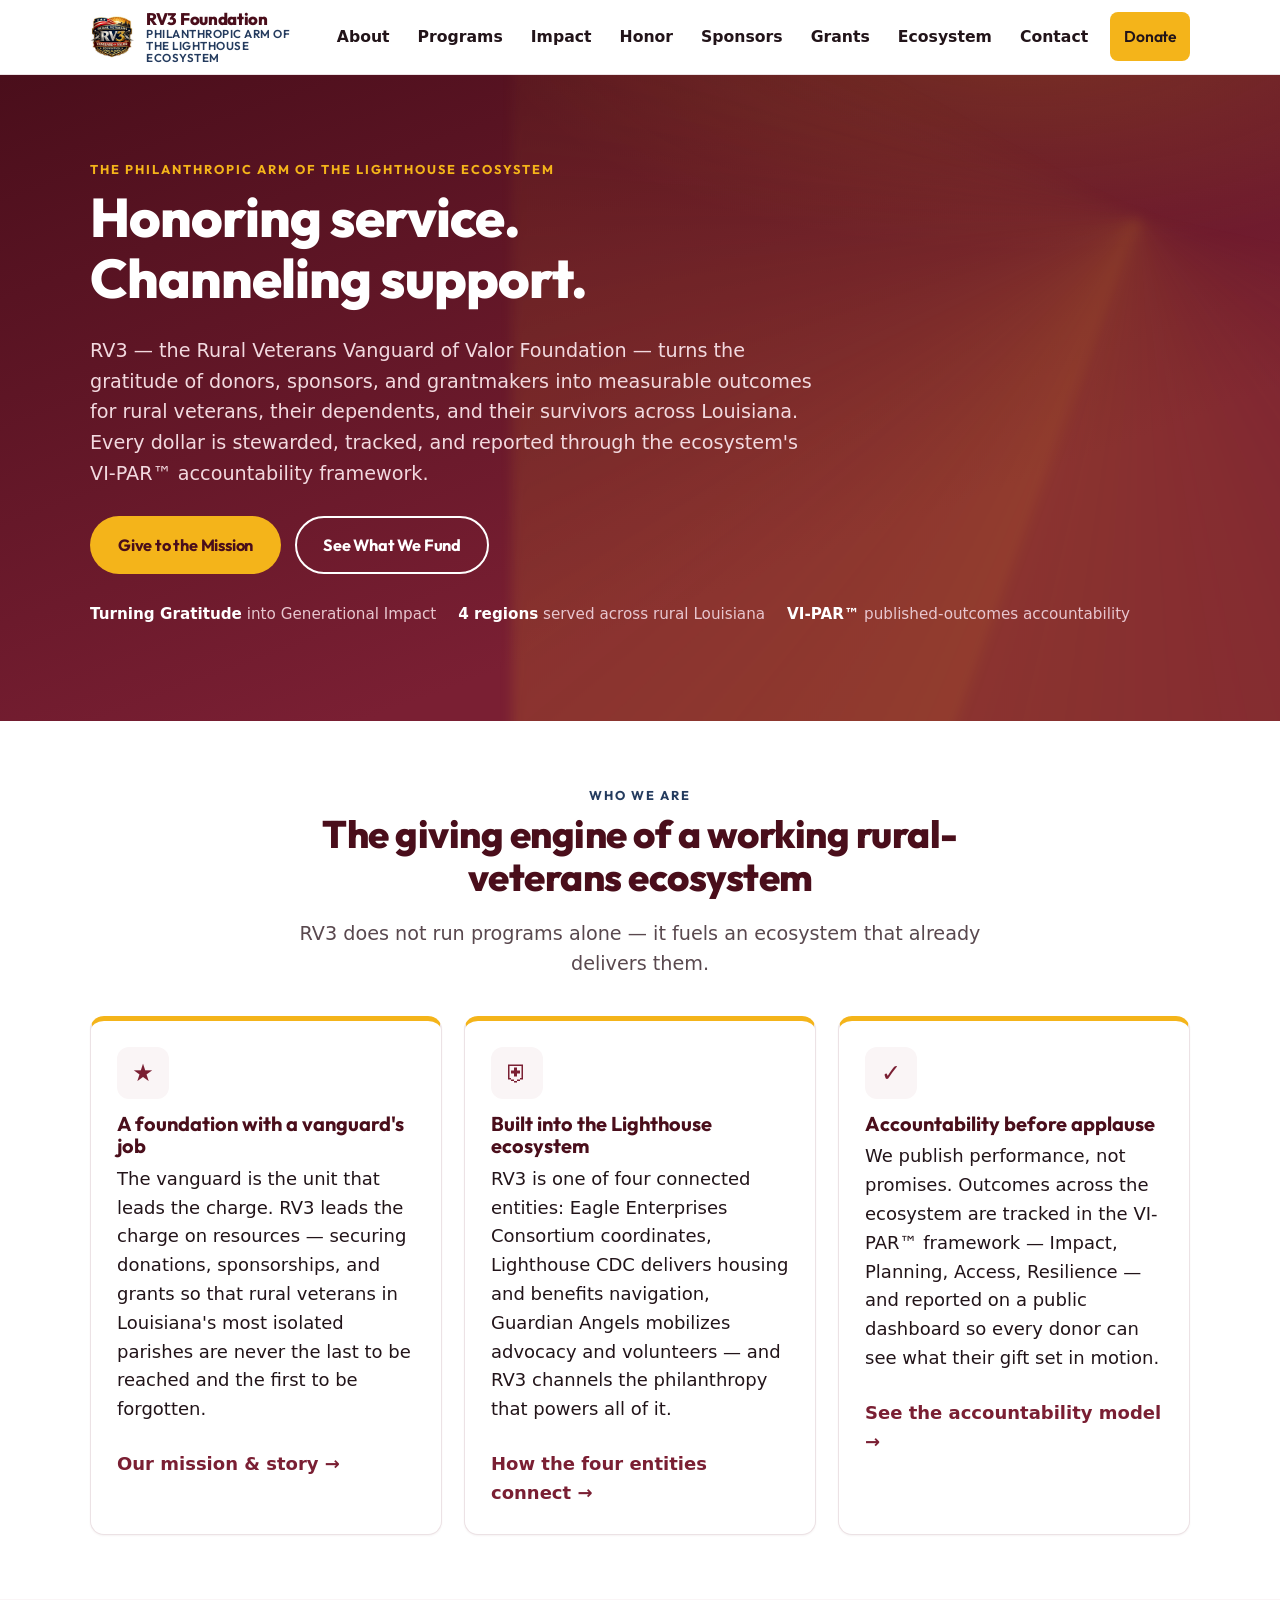
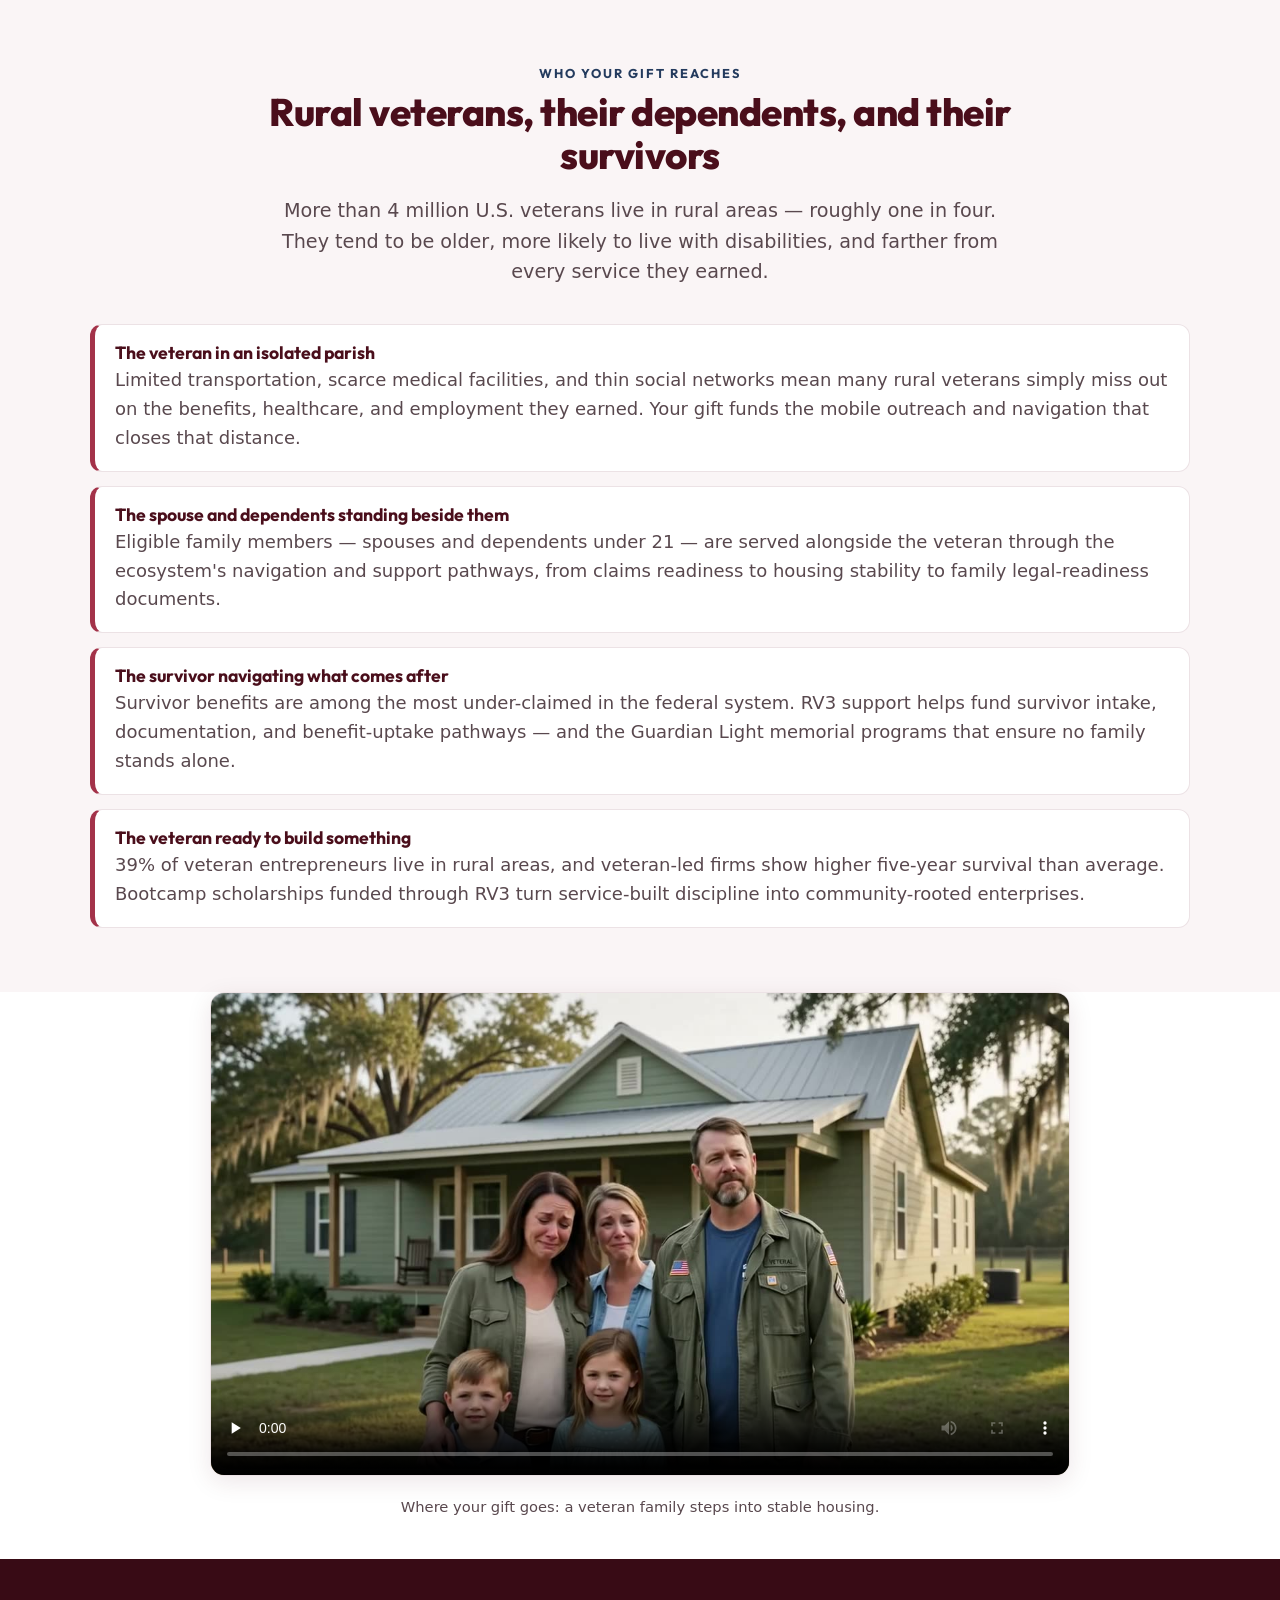
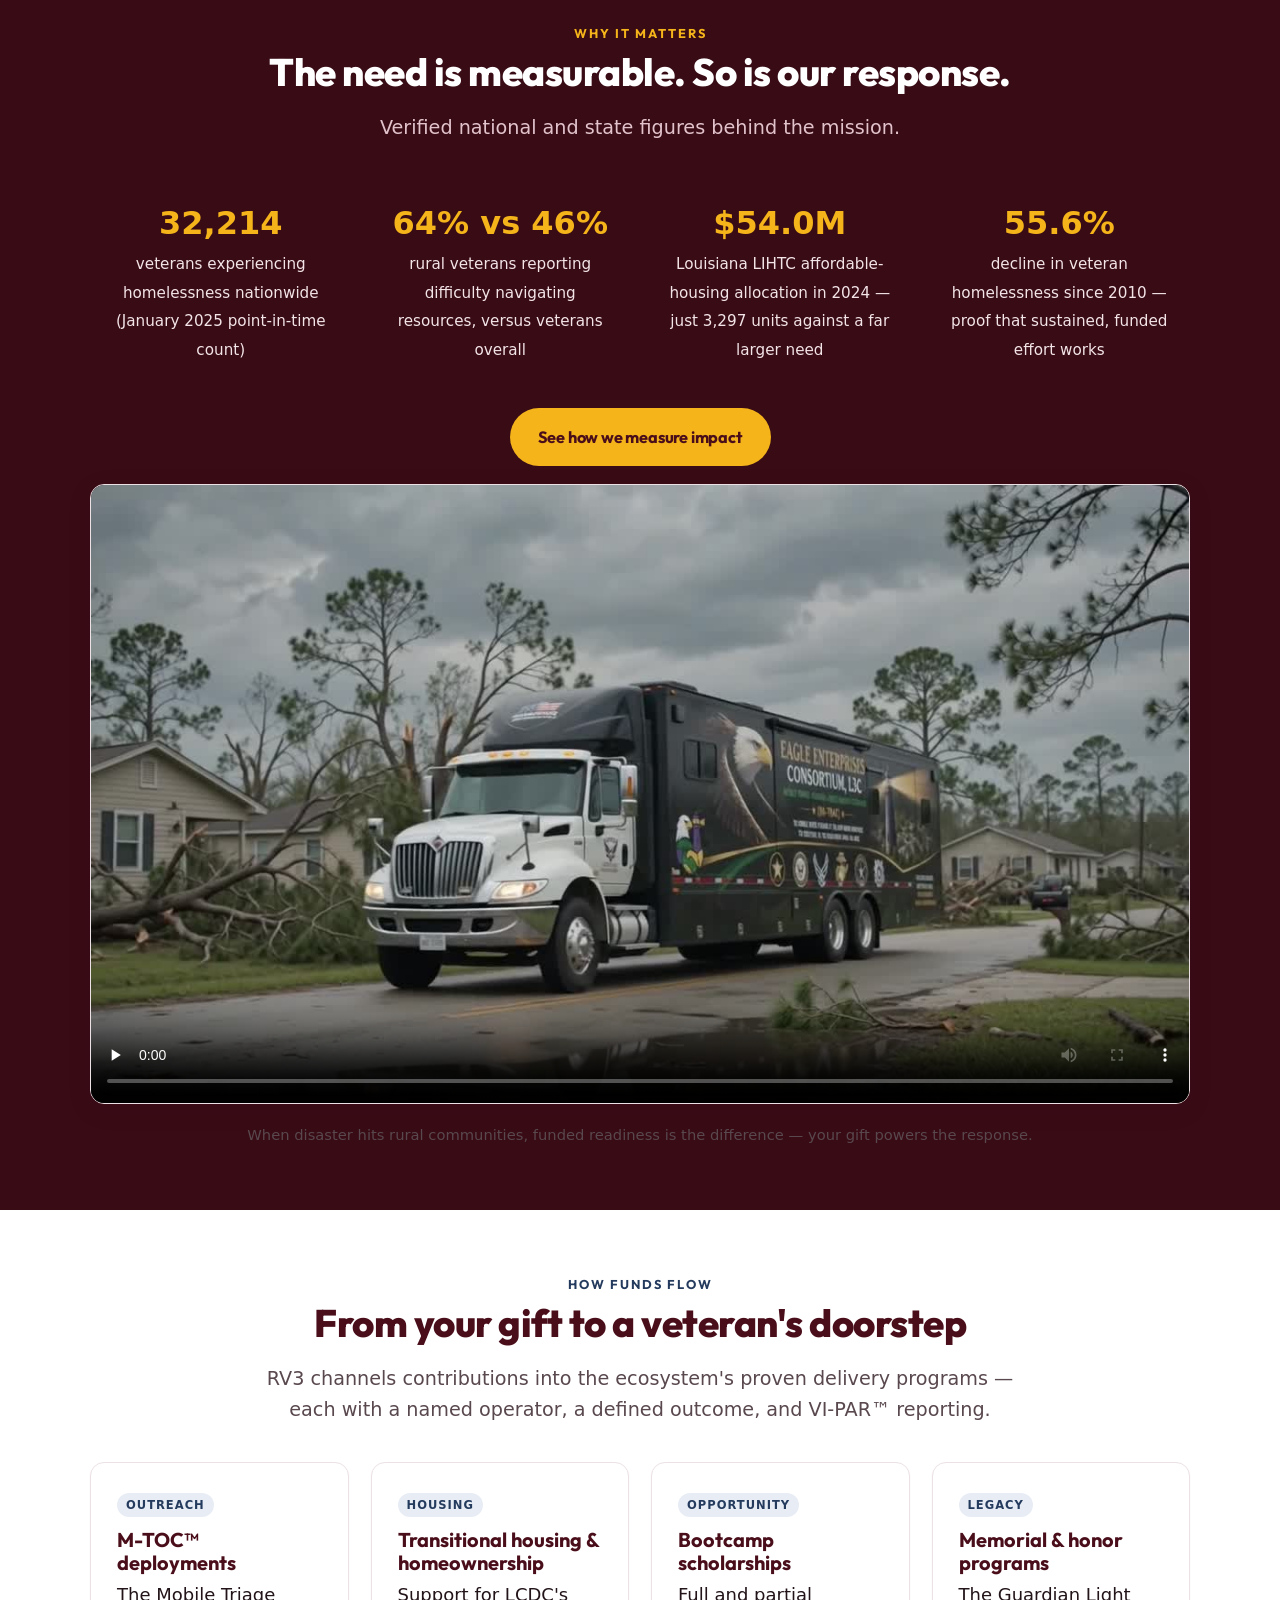
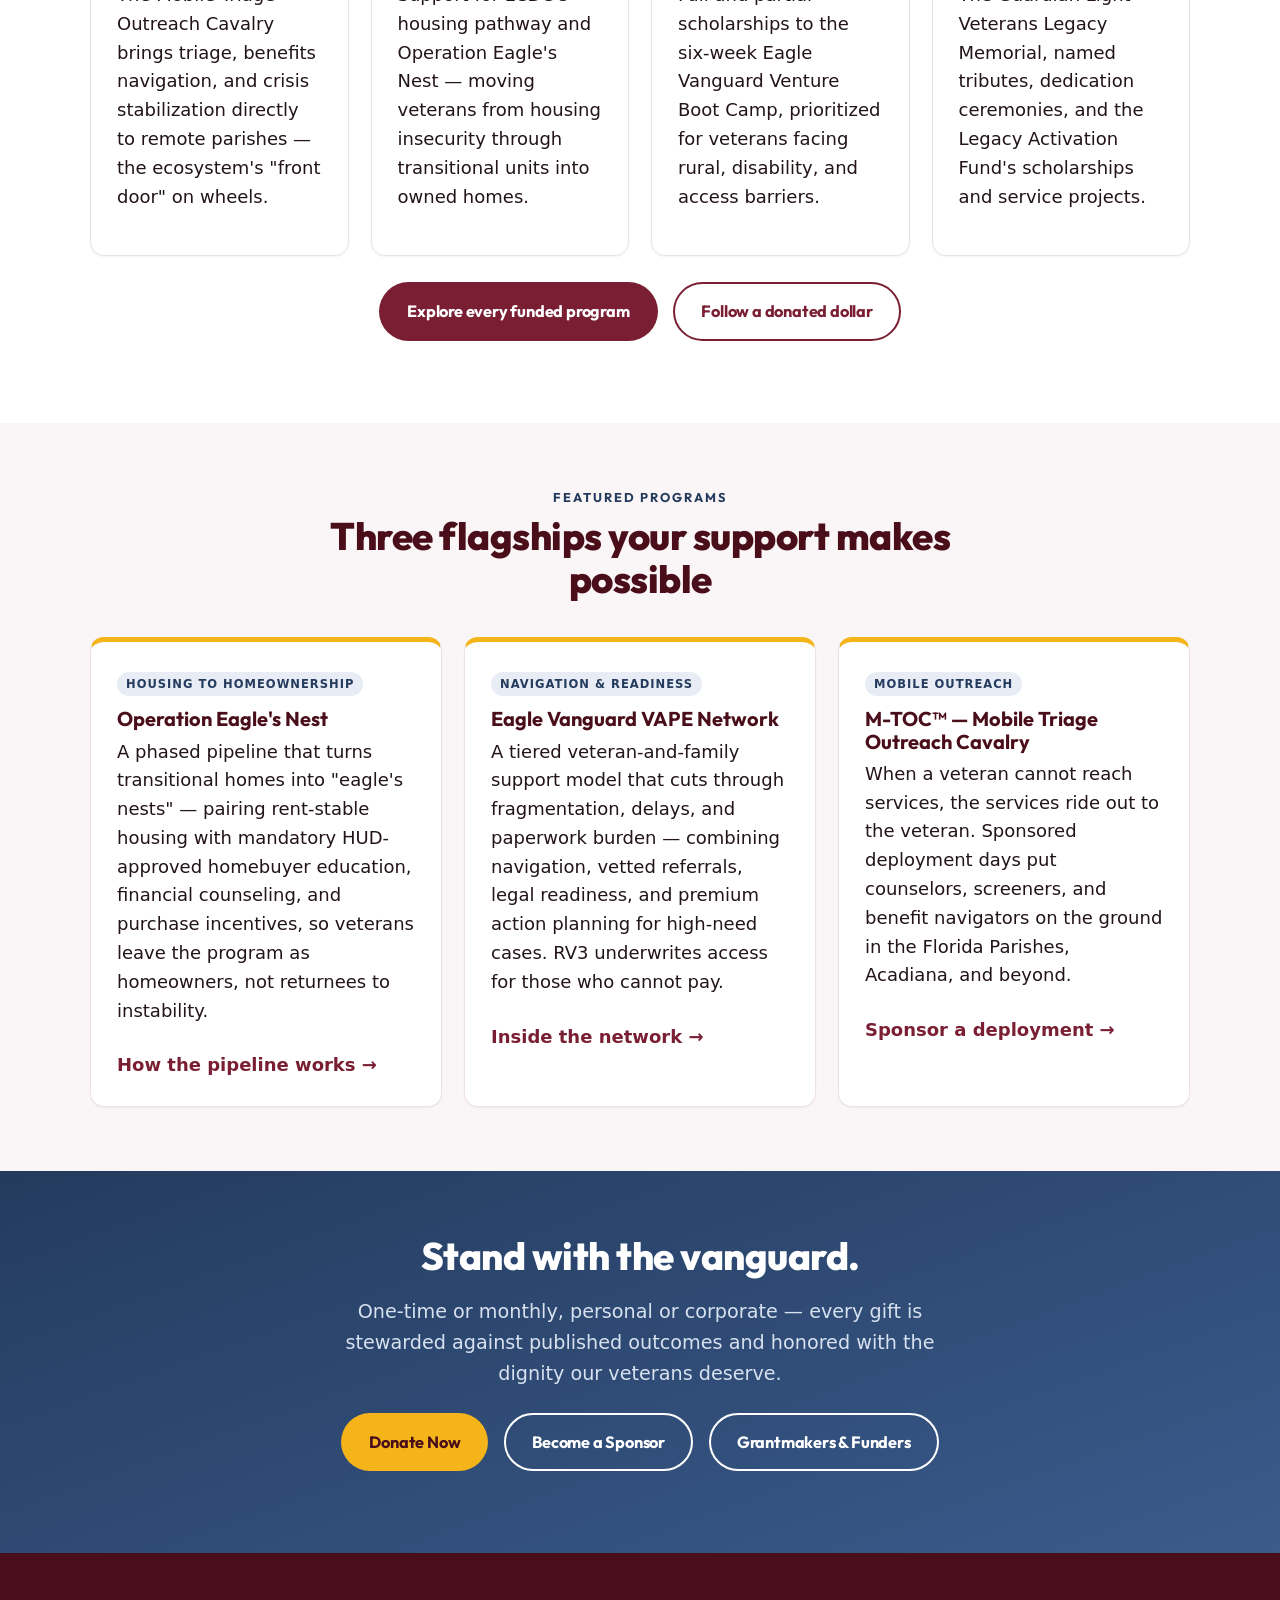
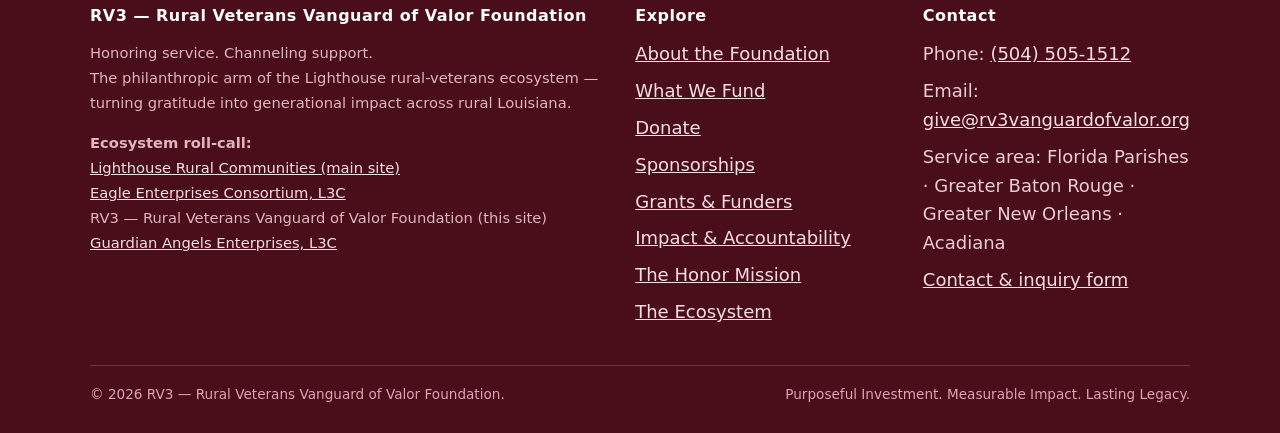
==== commit 6dce5c80: "Add TM to VI-PAR, M-TOC, CAPE, SEISMIC across visible copy Consistent trademark marking on the four " ====
--- a/index.html
+++ b/index.html
@@ -5,13 +5,13 @@
   <meta name="viewport" content="width=device-width, initial-scale=1.0">
   <title>RV3 — Rural Veterans Vanguard of Valor Foundation | Honoring Service. Channeling Support.</title>
   <meta name="description" content="RV3 is the philanthropic arm of the Lighthouse rural-veterans ecosystem in Louisiana. Your gift funds mobile outreach, transitional housing, homeownership pathways, bootcamp scholarships, and memorial programs — with published, VI-PAR-verified outcomes.">
-  <link rel="canonical" href="https://rv3-vanguard-of-valor.vercel.app/">
+  <link rel="canonical" href="https://www.rv3vanguardofvalor.org/">
   <meta property="og:type" content="website">
   <meta property="og:site_name" content="RV3 — Rural Veterans Vanguard of Valor Foundation">
   <meta property="og:title" content="RV3 — Rural Veterans Vanguard of Valor Foundation">
   <meta property="og:description" content="Honoring service. Channeling support. The philanthropic arm of the Lighthouse rural-veterans ecosystem in Louisiana.">
-  <meta property="og:url" content="https://rv3-vanguard-of-valor.vercel.app/">
-  <meta property="og:image" content="https://rv3-vanguard-of-valor.vercel.app/assets/logo.png">
+  <meta property="og:url" content="https://www.rv3vanguardofvalor.org/">
+  <meta property="og:image" content="https://www.rv3vanguardofvalor.org/assets/logo.png">
   <link rel="icon" type="image/png" href="assets/logo.png">
   <link rel="stylesheet" href="css/styles.css">
 </head>
@@ -50,7 +50,7 @@
       <div class="container">
         <p class="eyebrow" style="color:#F4B41A;">The Philanthropic Arm of the Lighthouse Ecosystem</p>
         <h1>Honoring service. Channeling support.</h1>
-        <p class="lead">RV3 — the Rural Veterans Vanguard of Valor Foundation — turns the gratitude of donors, sponsors, and grantmakers into measurable outcomes for rural veterans, their dependents, and their survivors across Louisiana. Every dollar is stewarded, tracked, and reported through the ecosystem's VI-PAR accountability framework.</p>
+        <p class="lead">RV3 — the Rural Veterans Vanguard of Valor Foundation — turns the gratitude of donors, sponsors, and grantmakers into measurable outcomes for rural veterans, their dependents, and their survivors across Louisiana. Every dollar is stewarded, tracked, and reported through the ecosystem's VI-PAR™ accountability framework.</p>
         <div class="hero-ctas">
           <a class="btn btn-gold" href="donate.html">Give to the Mission</a>
           <a class="btn btn-ghost" style="color:#fff;border-color:#fff;" href="programs.html">See What We Fund</a>
@@ -58,7 +58,7 @@
         <p class="trust-row">
           <span><b>Turning Gratitude</b> into Generational Impact</span>
           <span><b>4 regions</b> served across rural Louisiana</span>
-          <span><b>VI-PAR</b> published-outcomes accountability</span>
+          <span><b>VI-PAR™</b> published-outcomes accountability</span>
         </p>
       </div>
     </section>
@@ -87,7 +87,7 @@
           <div class="card card--accent">
             <div class="icon-badge" aria-hidden="true">✓</div>
             <h3>Accountability before applause</h3>
-            <p>We publish performance, not promises. Outcomes across the ecosystem are tracked in the VI-PAR framework — Impact, Planning, Access, Resilience — and reported on a public dashboard so every donor can see what their gift set in motion.</p>
+            <p>We publish performance, not promises. Outcomes across the ecosystem are tracked in the VI-PAR™ framework — Impact, Planning, Access, Resilience — and reported on a public dashboard so every donor can see what their gift set in motion.</p>
             <a class="card-cta" href="impact.html">See the accountability model</a>
           </div>
         </div>
@@ -163,12 +163,12 @@
         <div class="section-head">
           <p class="eyebrow">How Funds Flow</p>
           <h2>From your gift to a veteran's doorstep</h2>
-          <p class="lead">RV3 channels contributions into the ecosystem's proven delivery programs — each with a named operator, a defined outcome, and VI-PAR reporting.</p>
+          <p class="lead">RV3 channels contributions into the ecosystem's proven delivery programs — each with a named operator, a defined outcome, and VI-PAR™ reporting.</p>
         </div>
         <div class="grid grid-4">
           <div class="card">
             <span class="tag">Outreach</span>
-            <h3>M-TOC deployments</h3>
+            <h3>M-TOC™ deployments</h3>
             <p>The Mobile Triage Outreach Cavalry brings triage, benefits navigation, and crisis stabilization directly to remote parishes — the ecosystem's "front door" on wheels.</p>
           </div>
           <div class="card">
@@ -216,7 +216,7 @@
           </div>
           <div class="card card--accent">
             <span class="tag">Mobile Outreach</span>
-            <h3>M-TOC — Mobile Triage Outreach Cavalry</h3>
+            <h3>M-TOC™ — Mobile Triage Outreach Cavalry</h3>
             <p>When a veteran cannot reach services, the services ride out to the veteran. Sponsored deployment days put counselors, screeners, and benefit navigators on the ground in the Florida Parishes, Acadiana, and beyond.</p>
             <a class="card-cta" href="programs.html#mtoc">Sponsor a deployment</a>
           </div>
@@ -248,9 +248,9 @@
           The philanthropic arm of the Lighthouse rural-veterans ecosystem — turning gratitude into generational impact across rural Louisiana.</p>
           <p class="footer-entities"><strong>Ecosystem roll-call:</strong><br>
             <a href="https://lighthouse-rural-communities.vercel.app">Lighthouse Rural Communities (main site)</a><br>
-            <a href="https://eagle-enterprises-consortium.vercel.app">Eagle Enterprises Consortium, L3C</a><br>
+            <a href="https://www.eagleenterprisesconsortiuml3c.org">Eagle Enterprises Consortium, L3C</a><br>
             RV3 — Rural Veterans Vanguard of Valor Foundation (this site)<br>
-            <a href="https://guardian-angels-enterprises.vercel.app">Guardian Angels Enterprises, L3C</a>
+            <a href="https://www.guardianangelsenterprises.org">Guardian Angels Enterprises, L3C</a>
           </p>
         </div>
         <div>
--- a/css/styles.css
+++ b/css/styles.css
@@ -378,3 +378,8 @@
   .card:not(.door-card)::before { display: none; }
   figure.media:hover img, .btn:hover { transform: none; }
 }
+
+/* ---------- Centered video figures ---------- */
+figure.video-centered { float: none; margin: 30px auto 12px; width: 100%; max-width: 960px; text-align: center; }
+figure.video-centered video { width: 100%; height: auto; border-radius: 14px; display: block; }
+figure.video-centered figcaption { text-align: center; }
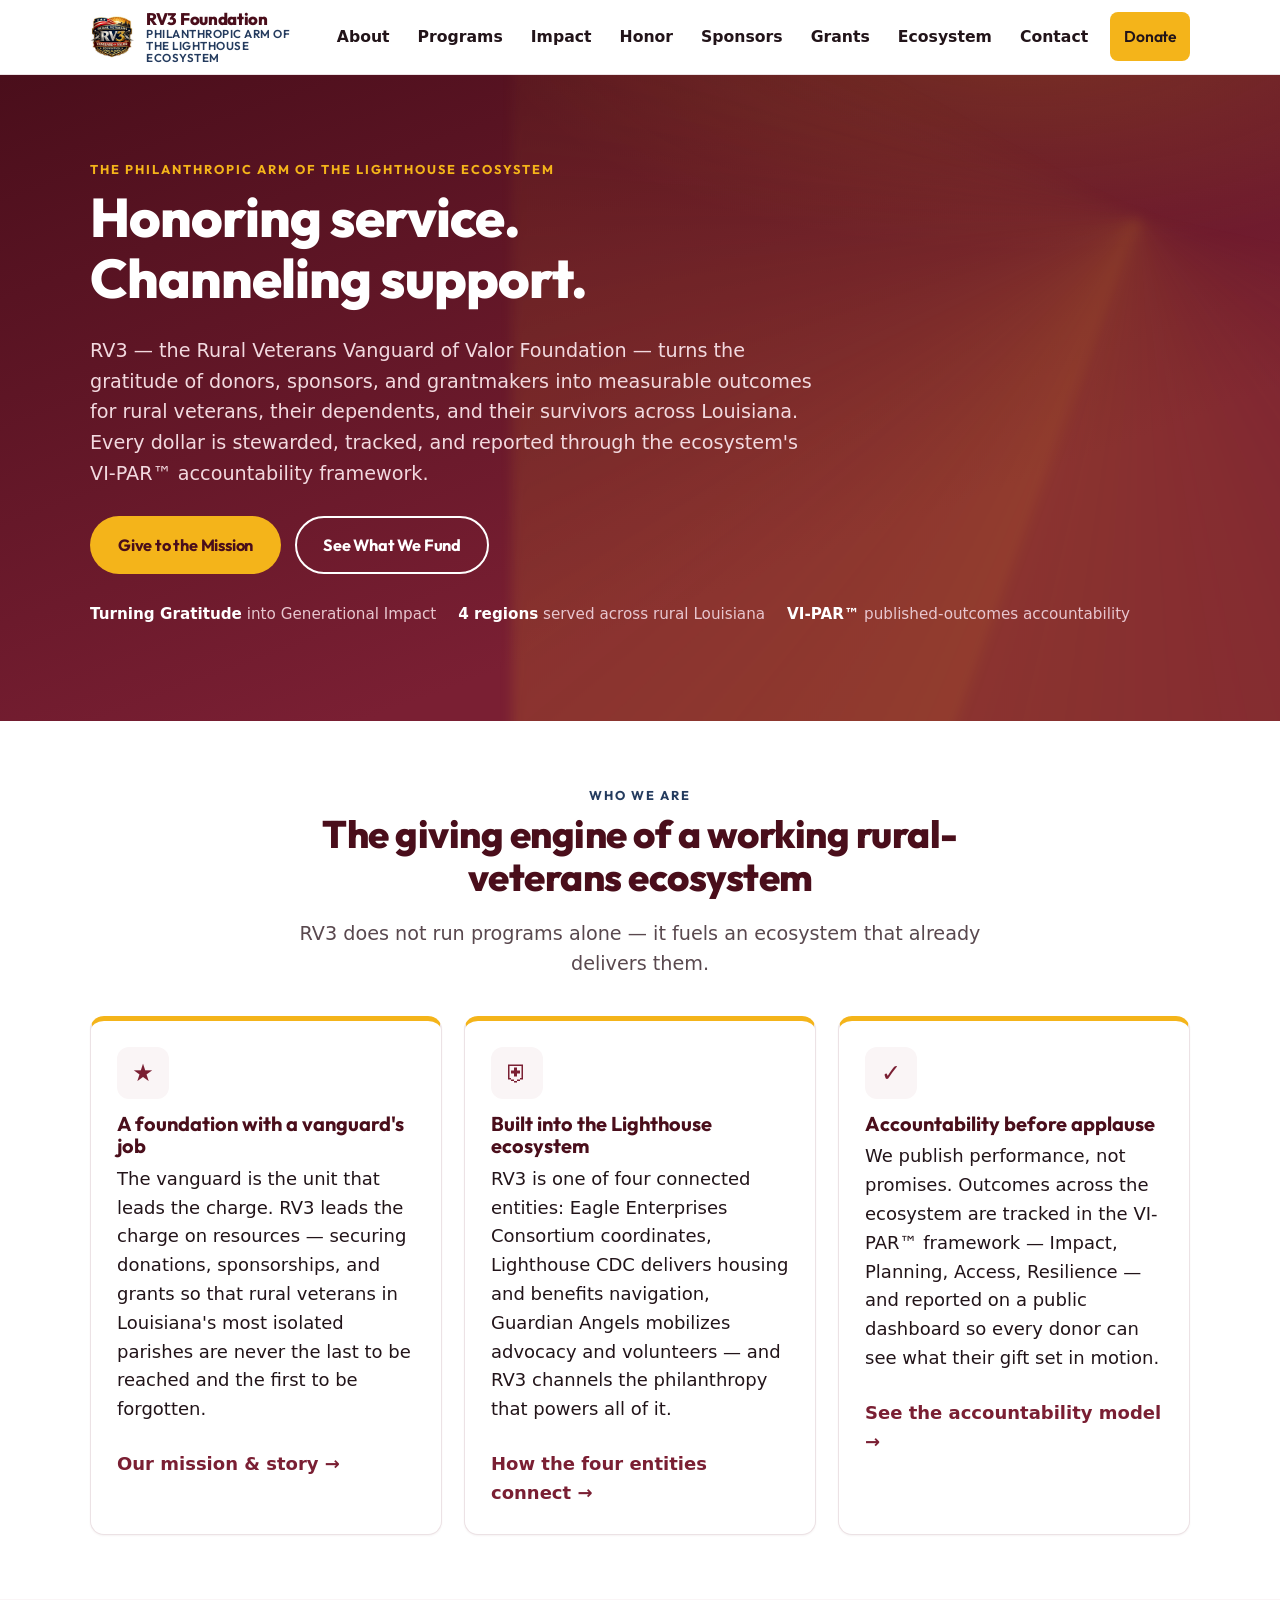
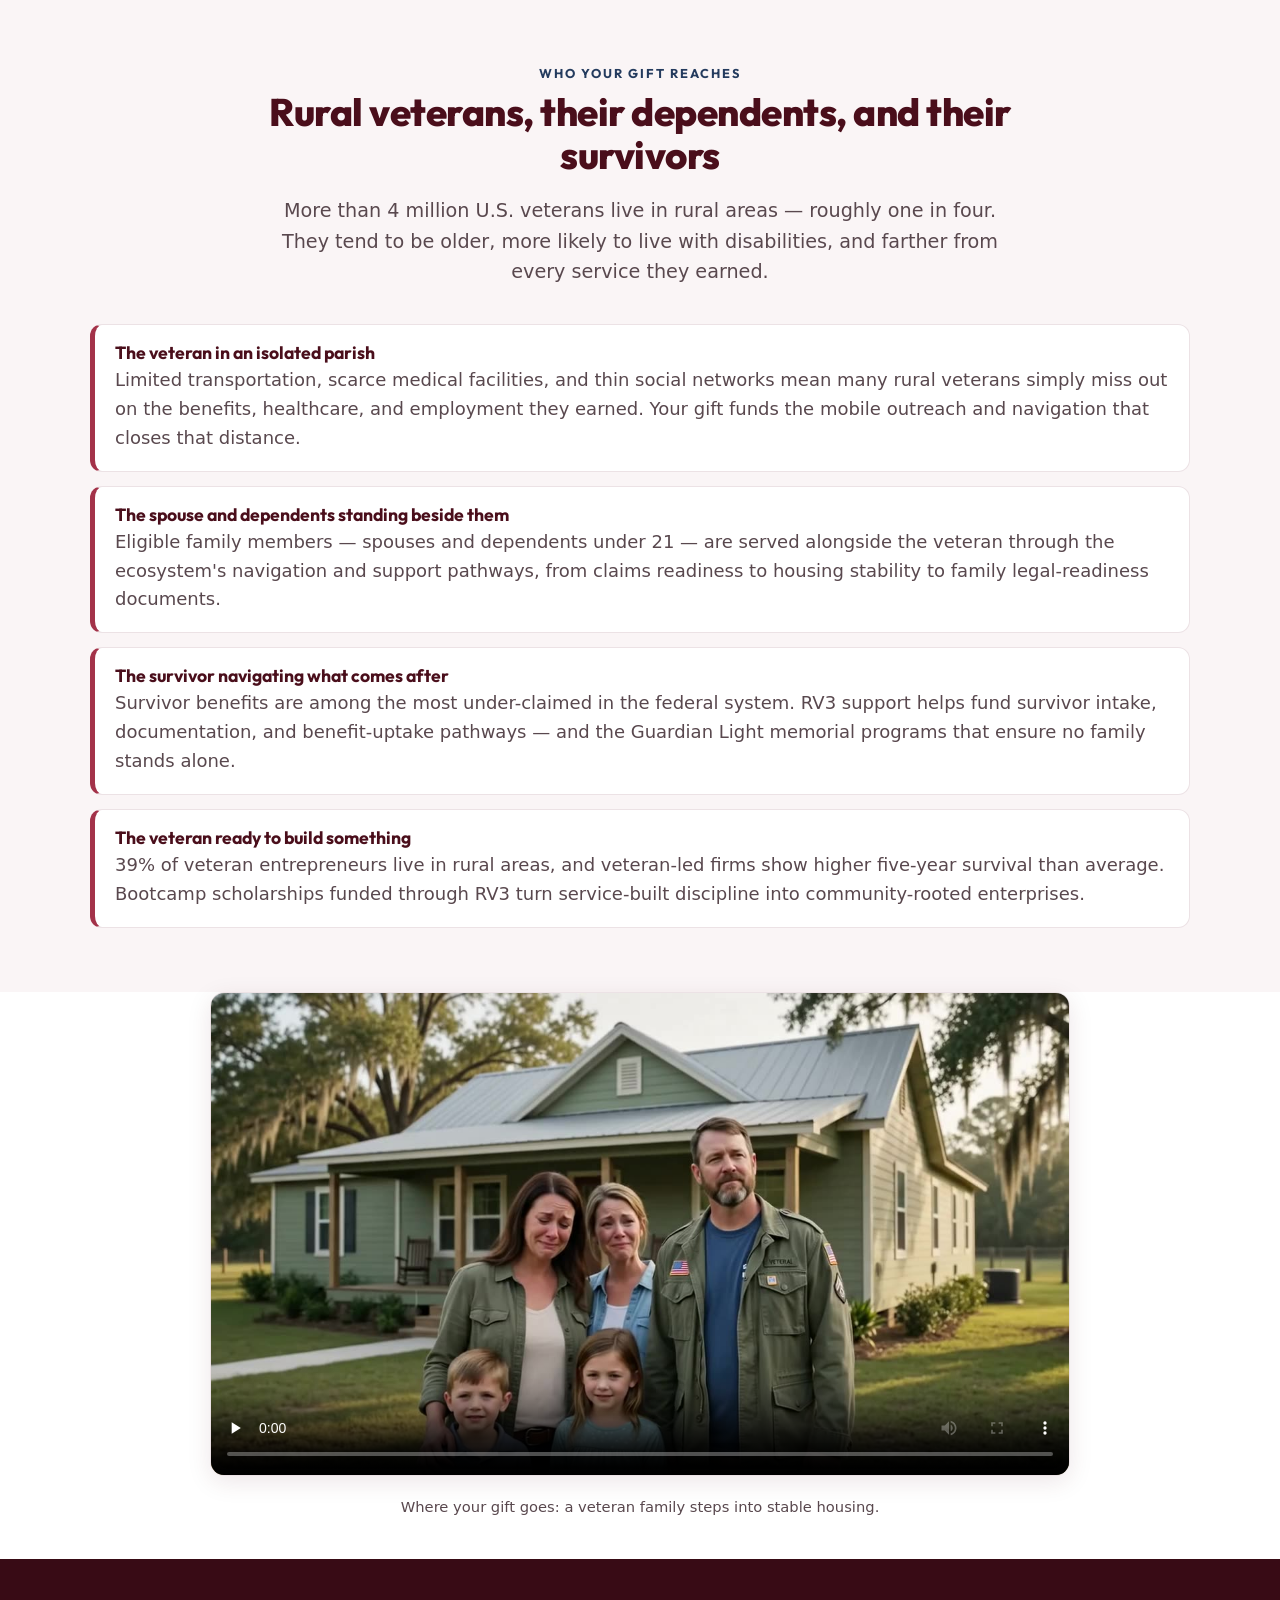
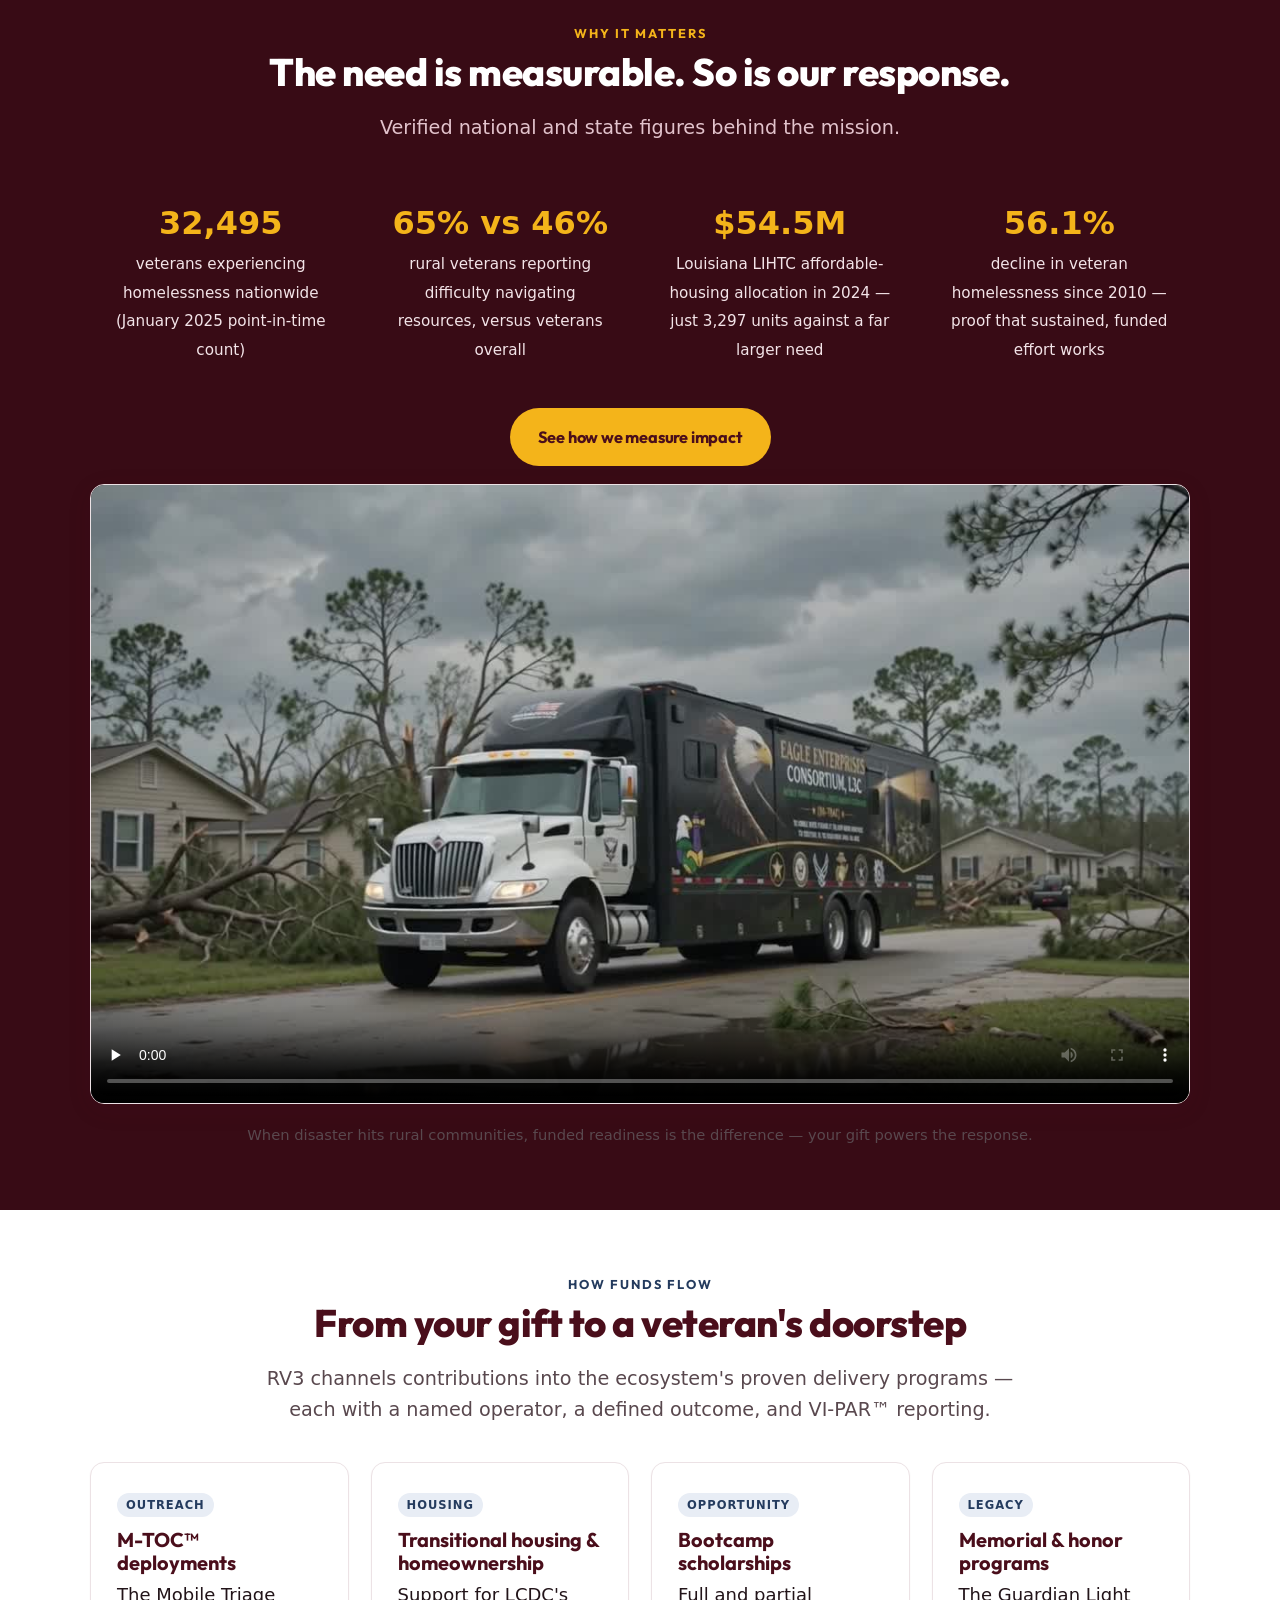
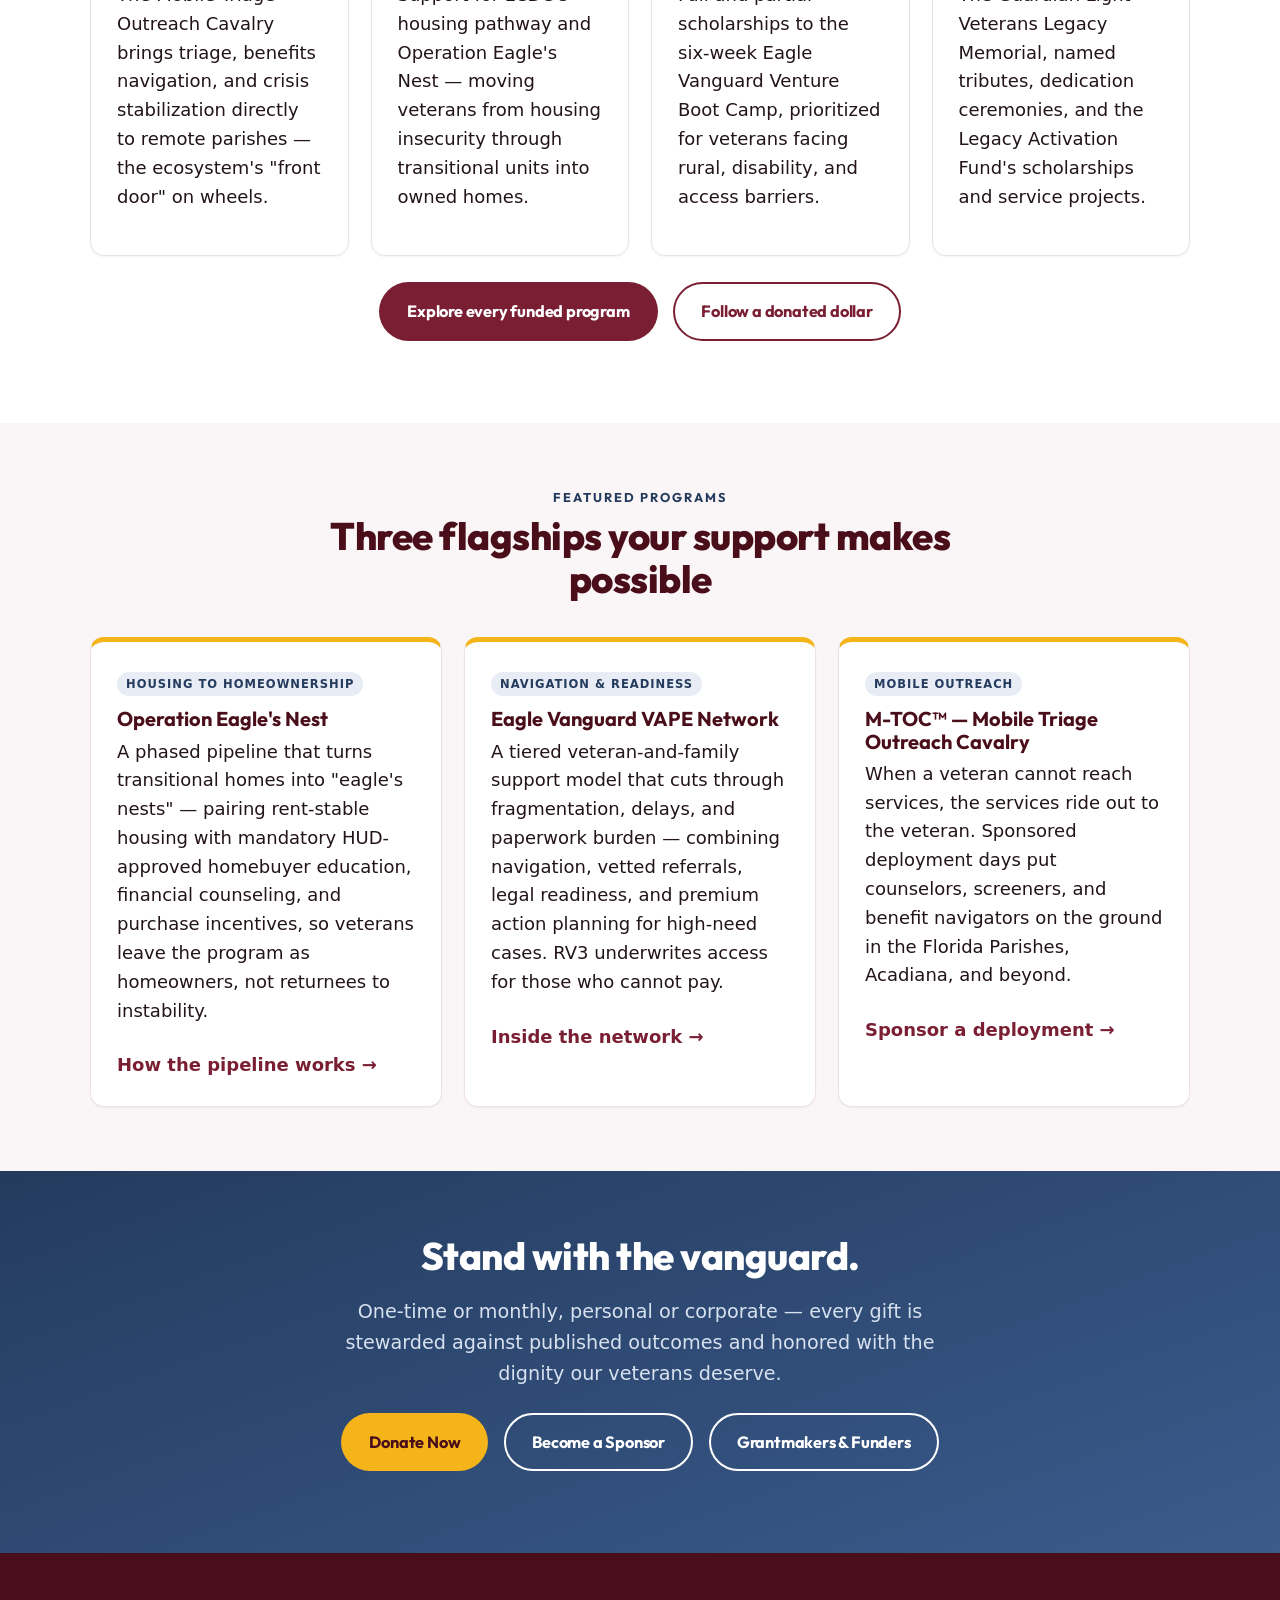
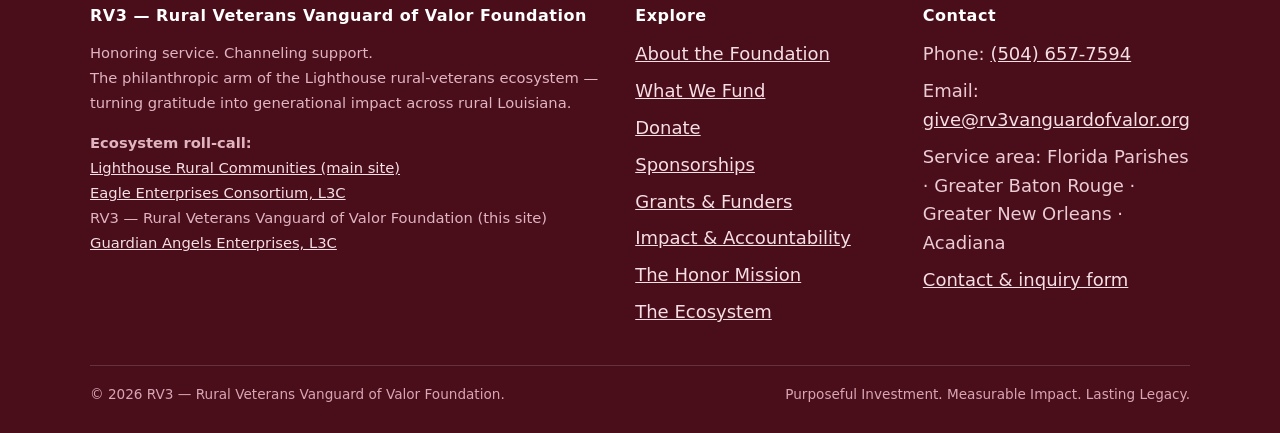
==== commit dd5f7e01: "Update contact phone to (504) 657-7594 and repoint connect@ to the live domain" ====
--- a/index.html
+++ b/index.html
@@ -269,7 +269,7 @@
         <div>
           <h4>Contact</h4>
           <ul>
-            <li>Phone: <a href="tel:+15045051512">(504) 505-1512</a></li>
+            <li>Phone: <a href="tel:+15046577594">(504) 657-7594</a></li>
             <li>Email: <a href="mailto:give@rv3vanguardofvalor.org">give@rv3vanguardofvalor.org</a></li>
             <li>Service area: Florida Parishes · Greater Baton Rouge · Greater New Orleans · Acadiana</li>
             <li><a href="contact.html">Contact &amp; inquiry form</a></li>
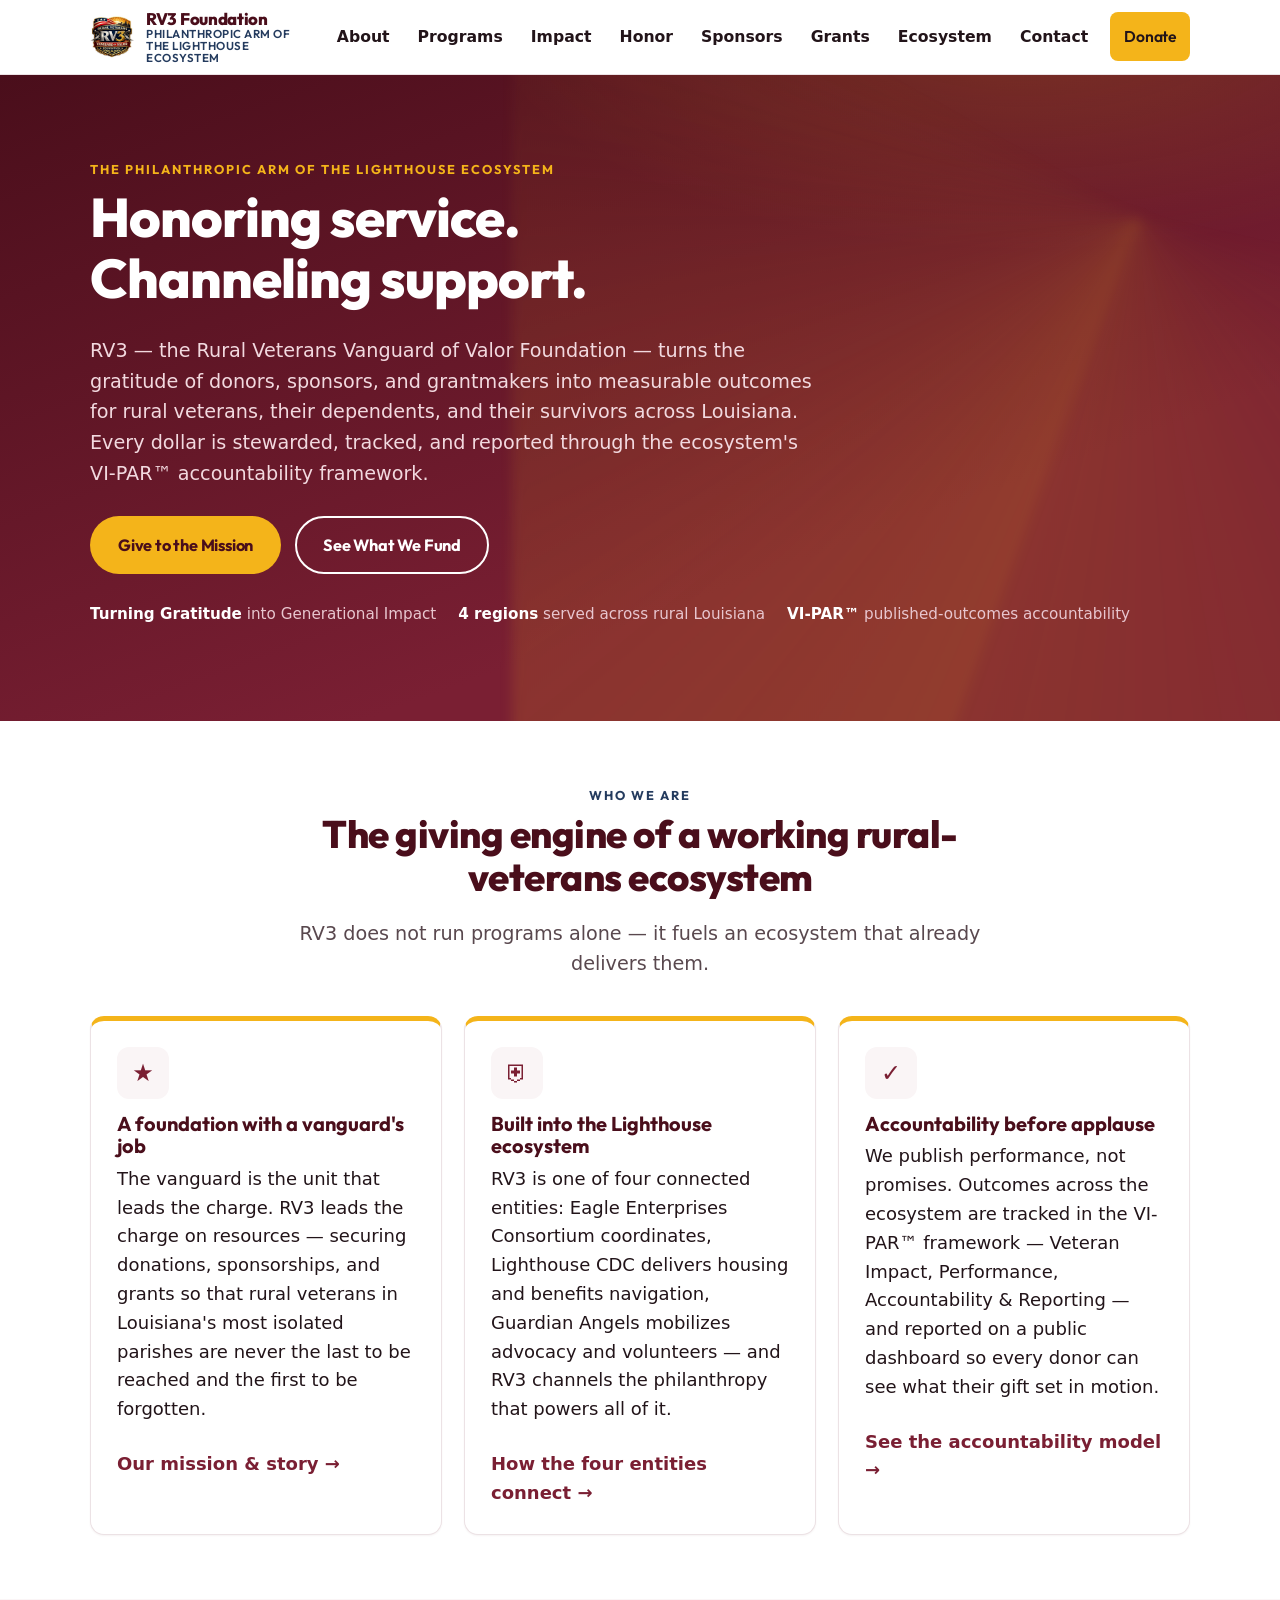
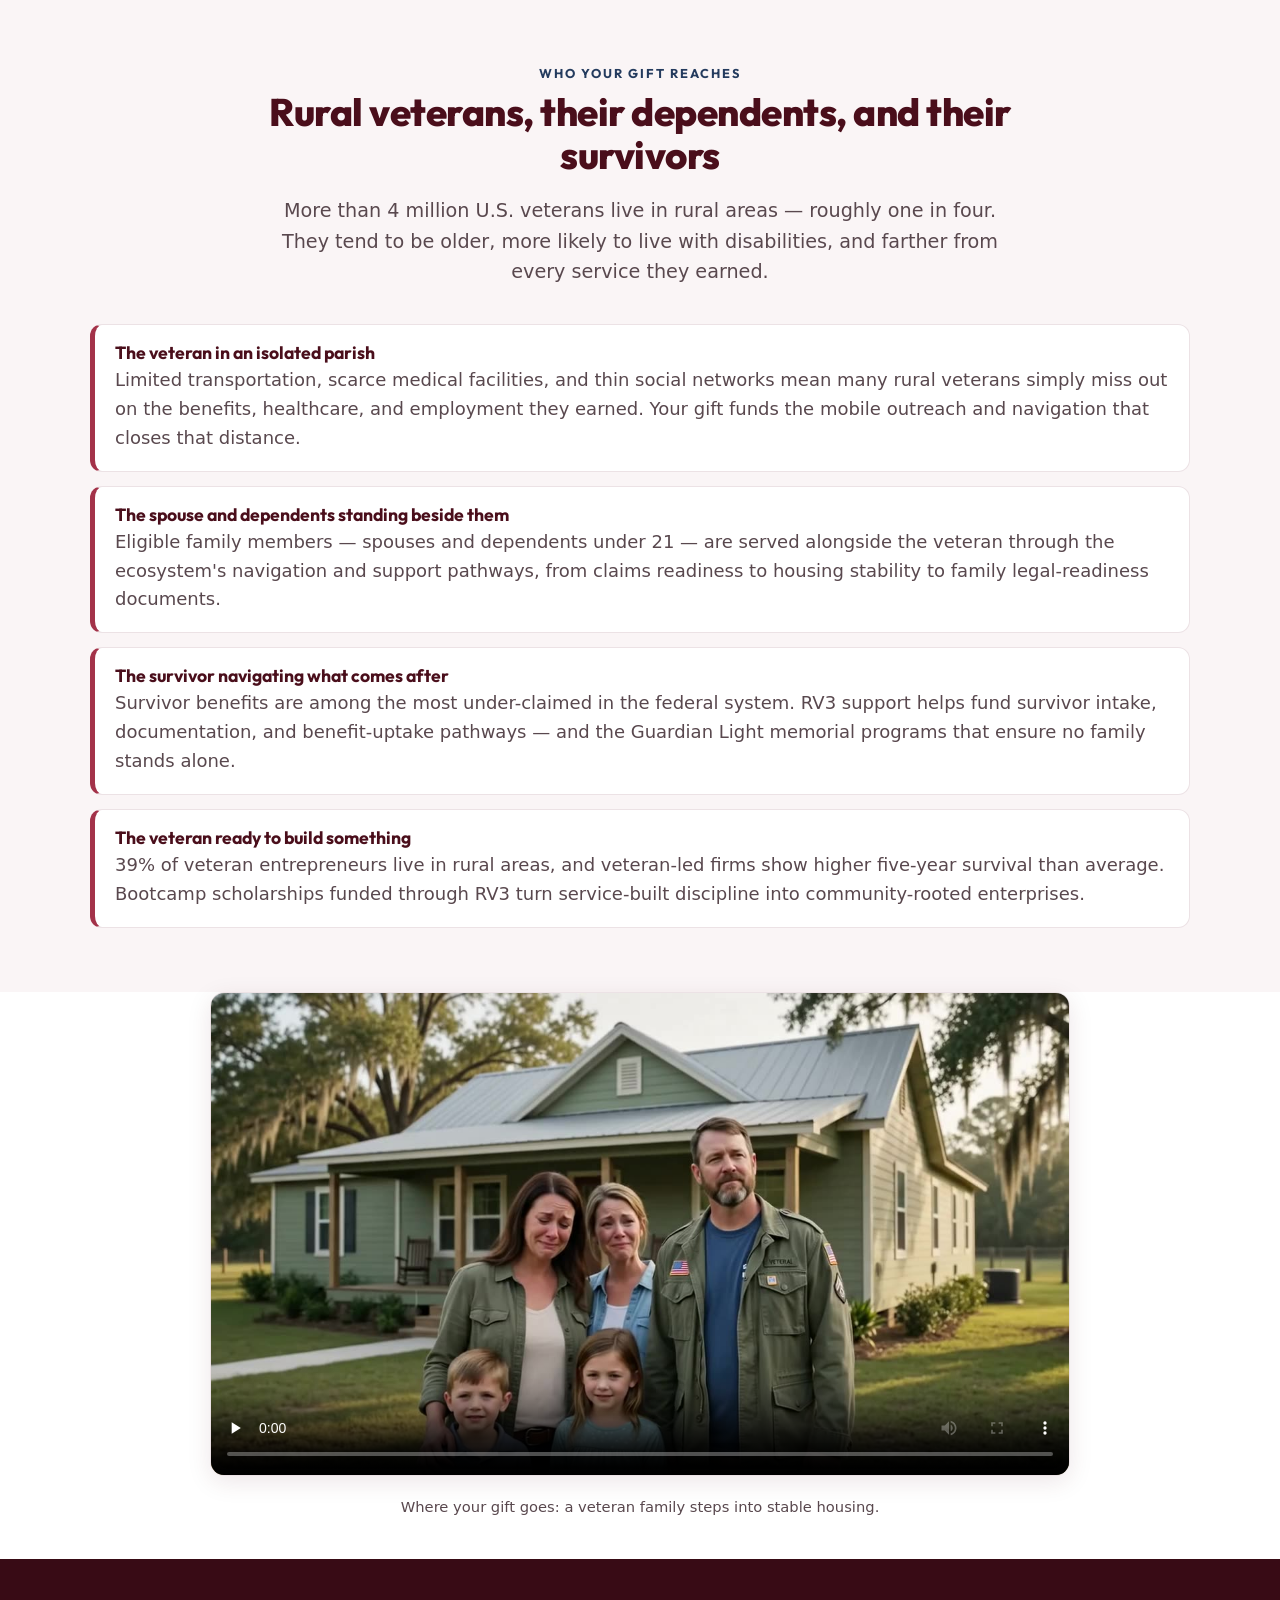
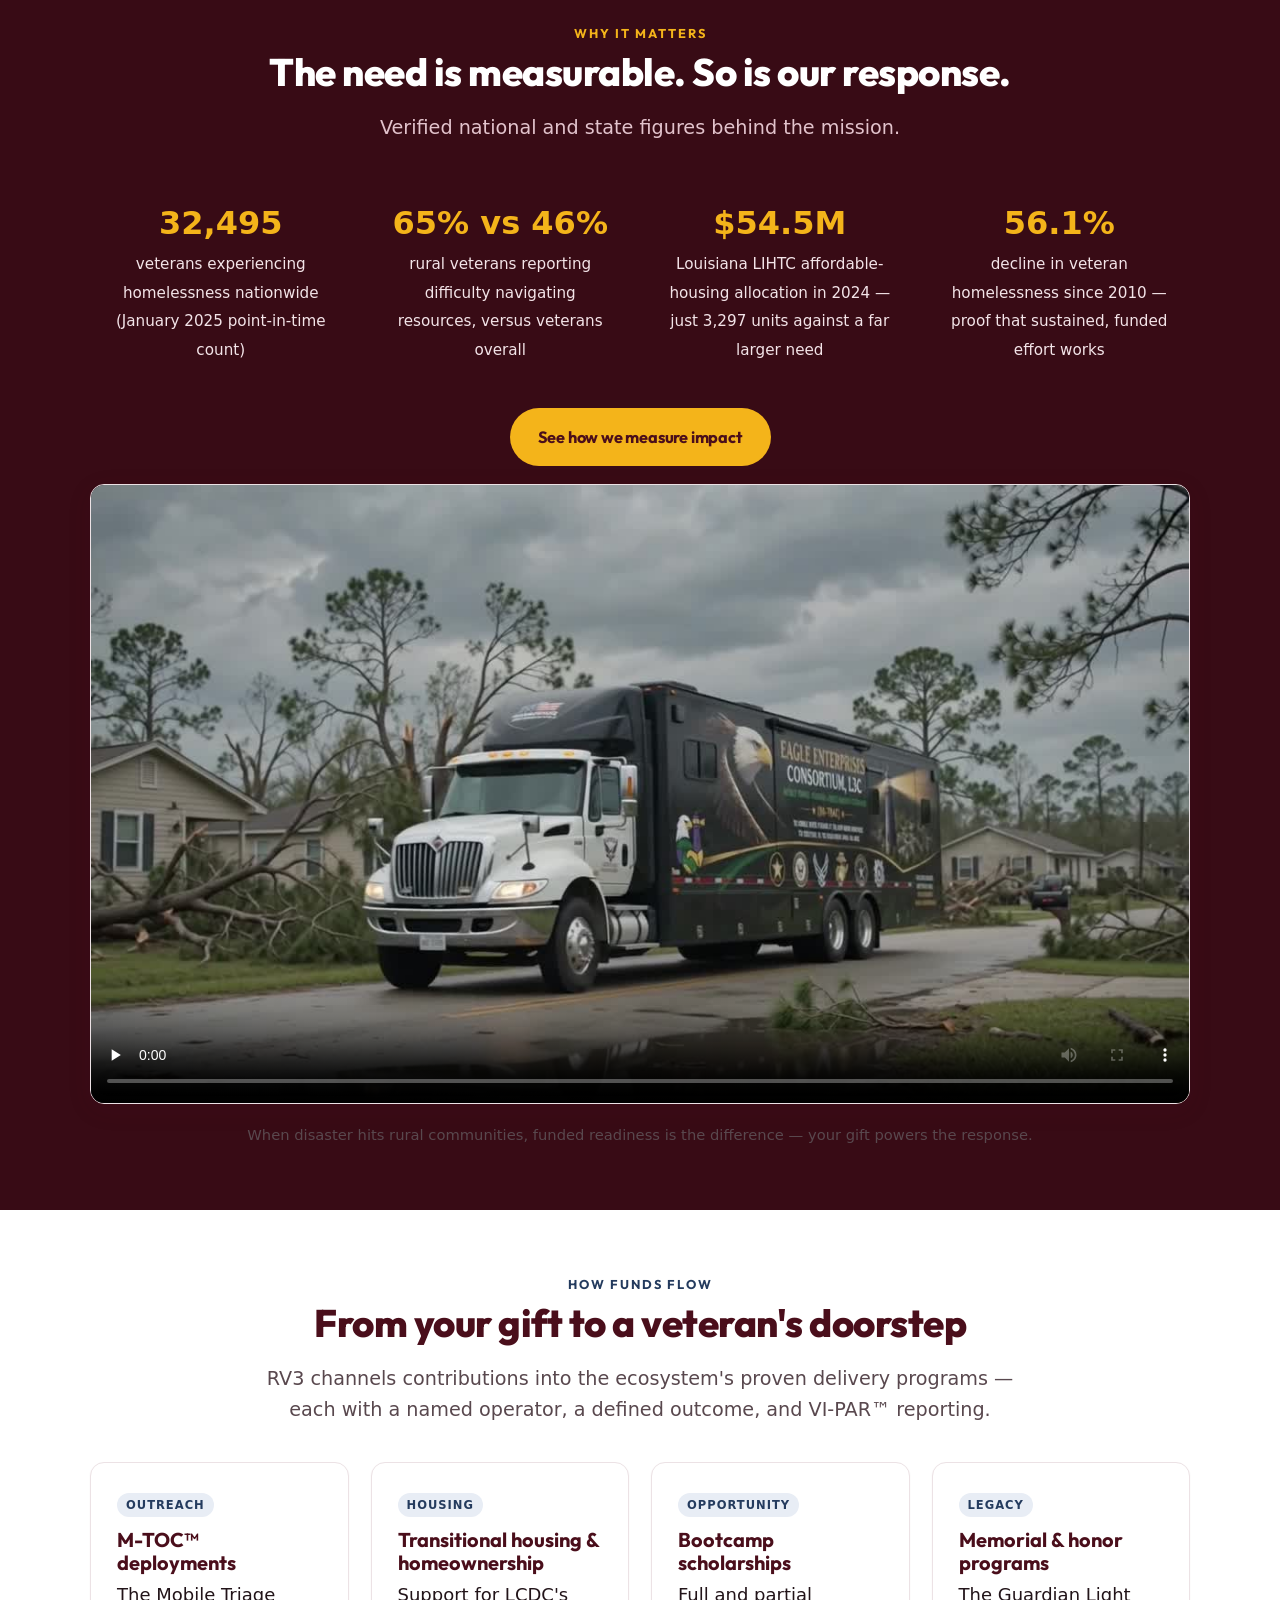
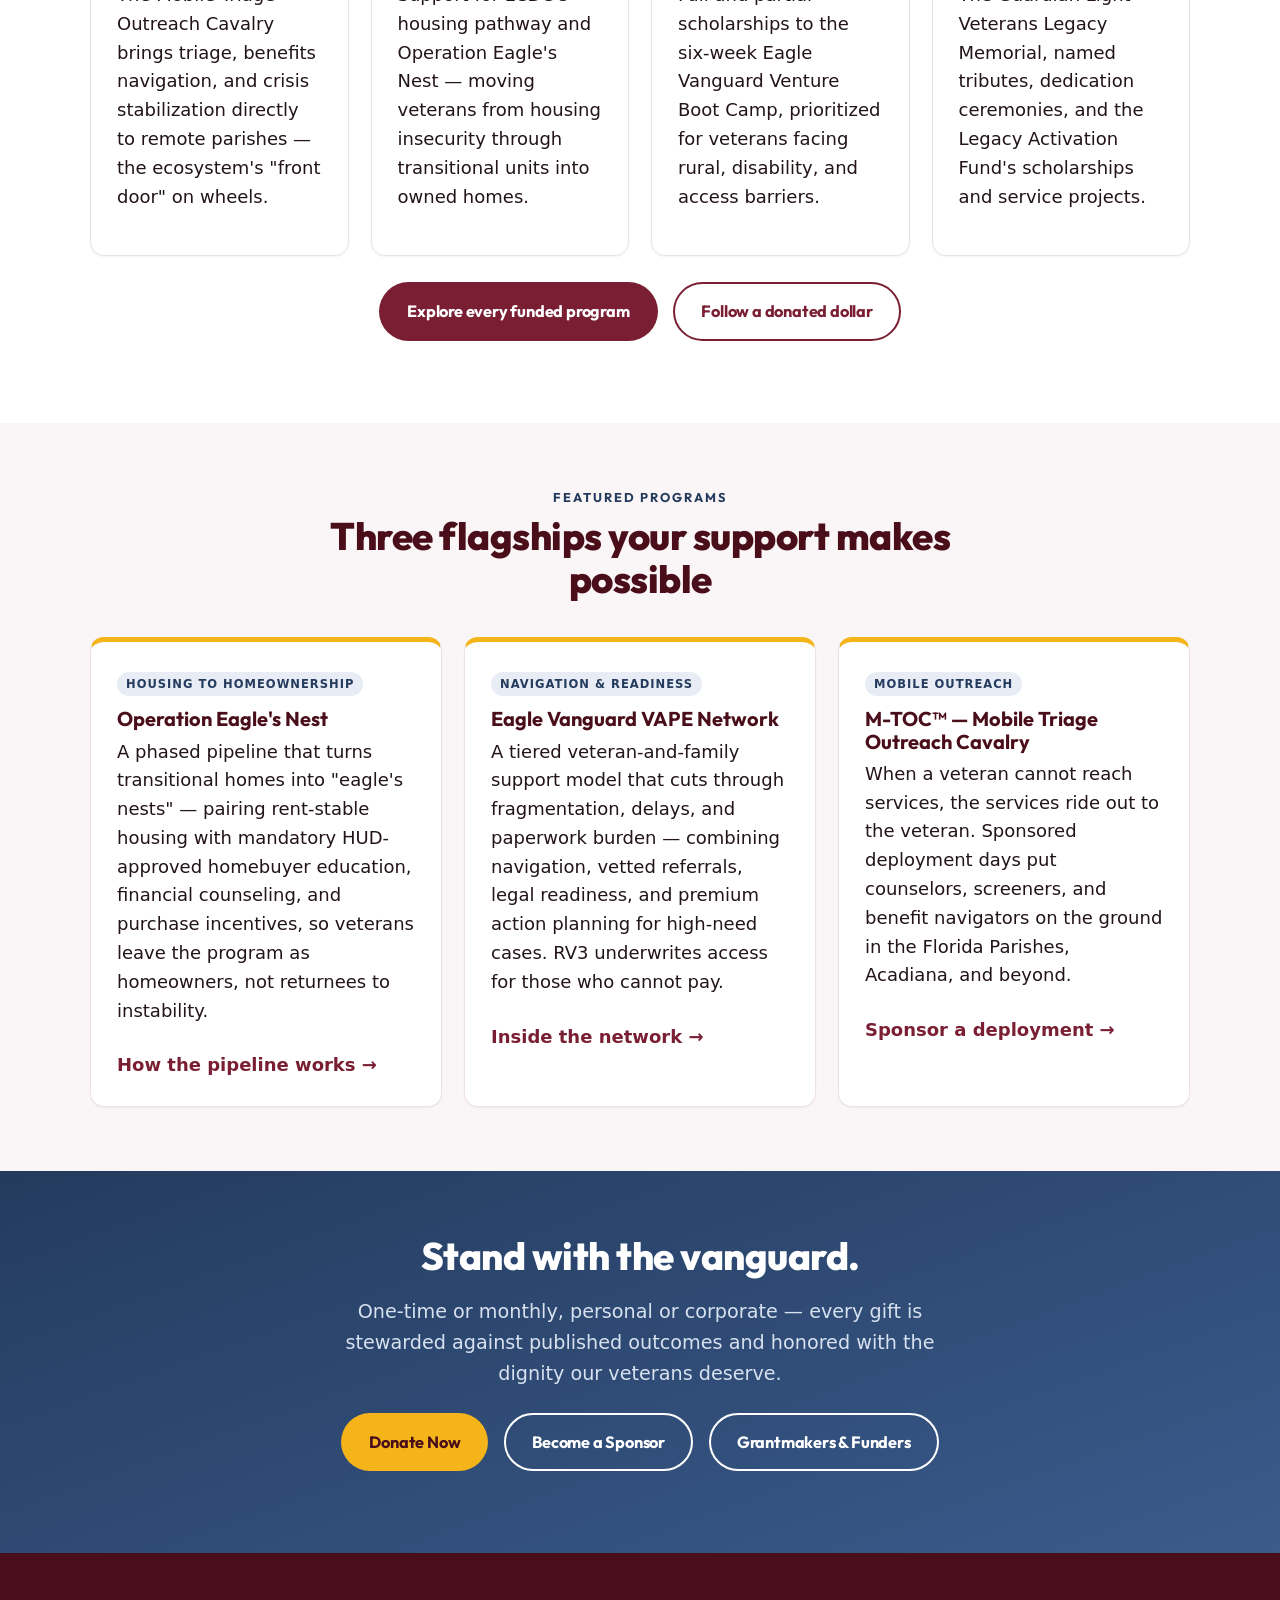
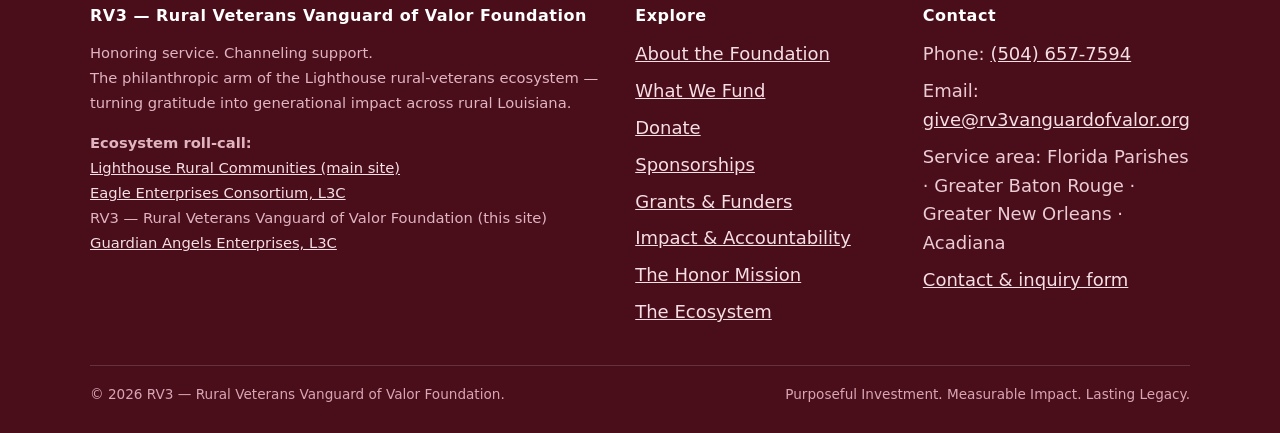
==== commit 4560a9b3: "Correct the published VI-PAR expansion Five pages, including one meta description, expanded VI-PAR a" ====
--- a/index.html
+++ b/index.html
@@ -87,7 +87,7 @@
           <div class="card card--accent">
             <div class="icon-badge" aria-hidden="true">✓</div>
             <h3>Accountability before applause</h3>
-            <p>We publish performance, not promises. Outcomes across the ecosystem are tracked in the VI-PAR™ framework — Impact, Planning, Access, Resilience — and reported on a public dashboard so every donor can see what their gift set in motion.</p>
+            <p>We publish performance, not promises. Outcomes across the ecosystem are tracked in the VI-PAR™ framework — Veteran Impact, Performance, Accountability &amp; Reporting — and reported on a public dashboard so every donor can see what their gift set in motion.</p>
             <a class="card-cta" href="impact.html">See the accountability model</a>
           </div>
         </div>
